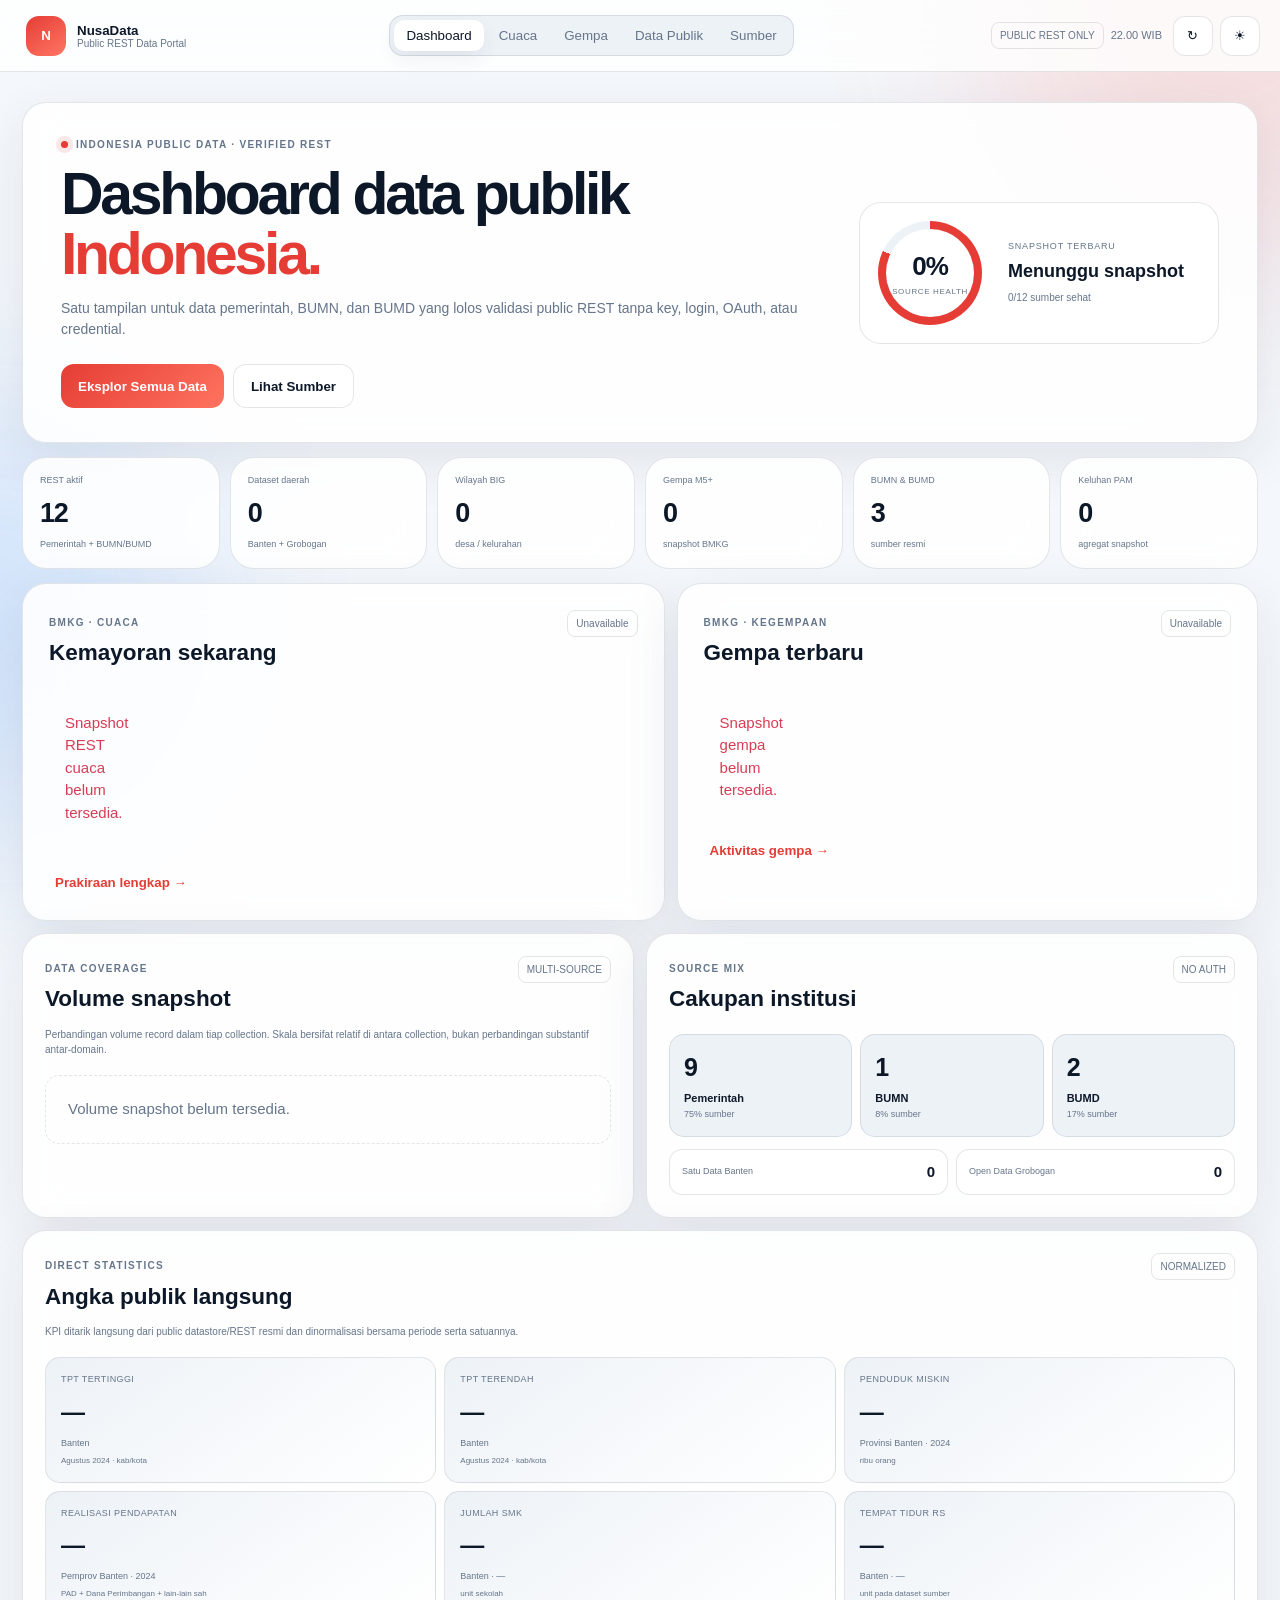
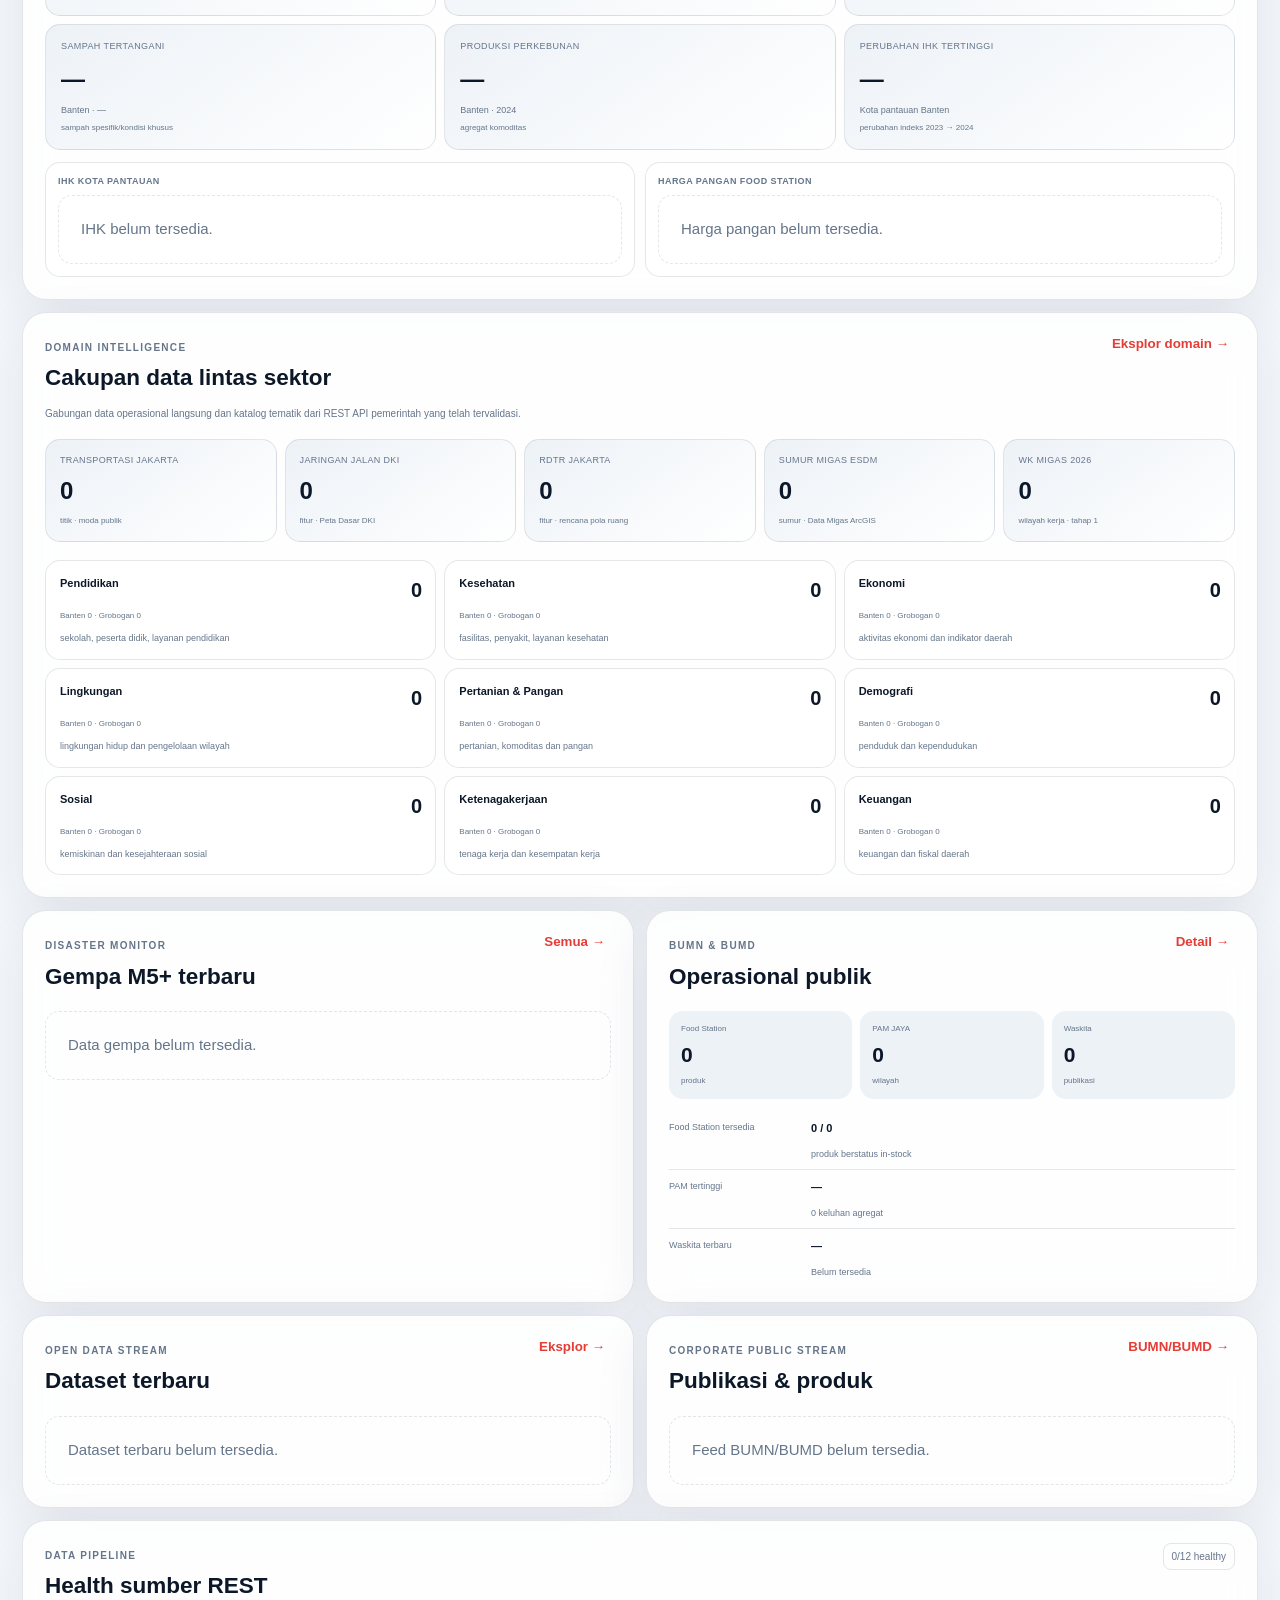
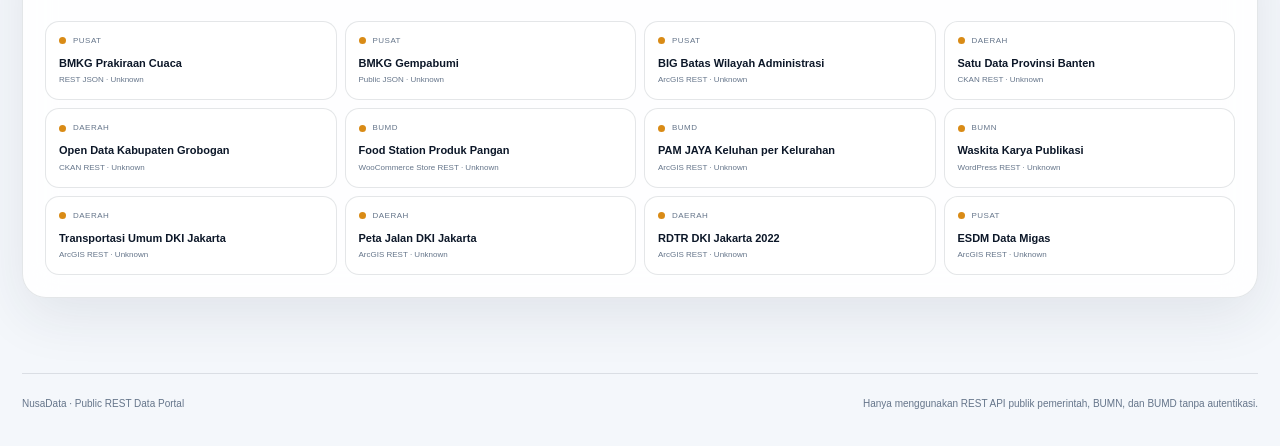
==== index.html @ b60fd005 "feat: add regional coverage dashboard" ====
<!doctype html>
<html lang="id" data-theme="light">
<head>
  <meta charset="utf-8">
  <meta name="viewport" content="width=device-width,initial-scale=1,viewport-fit=cover">
  <meta name="theme-color" content="#0d1728">
  <meta name="description" content="NusaData — portal data publik Indonesia dari REST API pemerintah, BUMN, dan BUMD tanpa autentikasi.">
  <title>NusaData — Public Data Indonesia</title>
  <link rel="manifest" href="./manifest.webmanifest">
  <link rel="icon" href="./assets/icon.svg" type="image/svg+xml">
  <link rel="stylesheet" href="./styles.css">
</head>
<body>
  <div class="ambient ambient-a"></div><div class="ambient ambient-b"></div>

  <header class="topbar">
    <button class="brand plain-button" data-route="dashboard" aria-label="NusaData">
      <span class="brand-mark">N</span>
      <span><strong>NusaData</strong><small>Public REST Data Portal</small></span>
    </button>

    <nav class="desktop-nav" aria-label="Navigasi utama">
      <button class="nav-item active" data-route="dashboard">Dashboard</button>
      <button class="nav-item" data-route="weather">Cuaca</button>
      <button class="nav-item" data-route="earthquake">Gempa</button>
      <button class="nav-item" data-route="data">Data Publik</button>
      <button class="nav-item" data-route="sources">Sumber</button>
    </nav>

    <div class="header-actions">
      <span class="status-chip">PUBLIC REST ONLY</span>
      <span id="liveClock" class="live-clock"></span>
      <button id="refreshAll" class="icon-button" title="Muat ulang data" aria-label="Muat ulang data">↻</button>
      <button id="themeToggle" class="icon-button" title="Ubah tema" aria-label="Ubah tema"><span class="sun">☀</span><span class="moon">☾</span></button>
    </div>
  </header>

  <main class="app-shell">
    <section class="view active" data-view="dashboard">
      <section class="panel executive-hero">
        <div class="executive-copy">
          <span class="eyebrow"><i></i> INDONESIA PUBLIC DATA · VERIFIED REST</span>
          <h1>Dashboard data publik <span>Indonesia.</span></h1>
          <p>Satu tampilan untuk data pemerintah, BUMN, dan BUMD yang lolos validasi public REST tanpa key, login, OAuth, atau credential.</p>
          <div class="hero-actions">
            <button class="button primary" data-route="data">Eksplor Semua Data</button>
            <button class="button secondary" data-route="sources">Lihat Sumber</button>
          </div>
        </div>
        <div class="snapshot-card">
          <div class="snapshot-orbit">
            <strong id="dashboardHealth">—</strong>
            <span>source health</span>
          </div>
          <div>
            <small>SNAPSHOT TERBARU</small>
            <strong id="dashboardUpdated">Memuat…</strong>
            <span id="dashboardHealthText">Memeriksa sumber publik</span>
          </div>
        </div>
      </section>

      <section class="dashboard-kpis" aria-label="Ringkasan data">
        <article class="panel metric-card">
          <span>REST aktif</span>
          <strong id="activeSourceCount">—</strong>
          <small>Pemerintah + BUMN/BUMD</small>
        </article>
        <article class="panel metric-card">
          <span>Dataset daerah</span>
          <strong id="dashboardDatasetCount">—</strong>
          <small>Banten + Grobogan</small>
        </article>
        <article class="panel metric-card">
          <span>Wilayah BIG</span>
          <strong id="bigSummaryCount">—</strong>
          <small>desa / kelurahan</small>
        </article>
        <article class="panel metric-card">
          <span>Gempa M5+</span>
          <strong id="dashboardM5Count">—</strong>
          <small>snapshot BMKG</small>
        </article>
        <article class="panel metric-card">
          <span>BUMN & BUMD</span>
          <strong id="enterpriseSummaryCount">—</strong>
          <small>sumber resmi</small>
        </article>
        <article class="panel metric-card">
          <span>Keluhan PAM</span>
          <strong id="dashboardPamTotal">—</strong>
          <small>agregat snapshot</small>
        </article>
      </section>

      <section class="dashboard-live-grid">
        <article class="panel live-card weather-card">
          <div class="card-head">
            <div><span class="kicker">BMKG · CUACA</span><h2>Kemayoran sekarang</h2></div>
            <span id="weatherStatus" class="status-chip">Memuat…</span>
          </div>
          <div id="weatherNow" class="weather-now skeleton-block"></div>
          <div id="weatherMini" class="mini-forecast"></div>
          <button class="text-button dashboard-link" data-route="weather">Prakiraan lengkap →</button>
        </article>

        <article class="panel live-card quake-card">
          <div class="card-head">
            <div><span class="kicker">BMKG · KEGEMPAAN</span><h2>Gempa terbaru</h2></div>
            <span id="quakeStatus" class="status-chip">Memuat…</span>
          </div>
          <div id="latestQuake" class="quake-main skeleton-block"></div>
          <button class="text-button dashboard-link" data-route="earthquake">Aktivitas gempa →</button>
        </article>
      </section>

      <section class="dashboard-analysis-grid">
        <article class="panel dashboard-panel">
          <div class="section-head">
            <div><span class="kicker">DATA COVERAGE</span><h2>Volume snapshot</h2></div>
            <span class="status-chip">MULTI-SOURCE</span>
          </div>
          <p class="panel-description">Perbandingan volume record dalam tiap collection. Skala bersifat relatif di antara collection, bukan perbandingan substantif antar-domain.</p>
          <div id="dashboardCoverageBars" class="coverage-bars"></div>
        </article>

        <article class="panel dashboard-panel">
          <div class="section-head">
            <div><span class="kicker">SOURCE MIX</span><h2>Cakupan institusi</h2></div>
            <span class="status-chip">NO AUTH</span>
          </div>
          <div id="dashboardSourceMix" class="source-mix"></div>
          <div class="dataset-snapshot">
            <div><span>Satu Data Banten</span><strong id="bantenSummaryCount">—</strong></div>
            <div><span>Open Data Grobogan</span><strong id="groboganSummaryCount">—</strong></div>
          </div>
        </article>
      </section>

      <section class="panel dashboard-panel direct-stat-panel">
        <div class="section-head">
          <div><span class="kicker">DIRECT STATISTICS</span><h2>Angka publik langsung</h2></div>
          <span class="status-chip">NORMALIZED</span>
        </div>
        <p class="panel-description">KPI ditarik langsung dari public datastore/REST resmi dan dinormalisasi bersama periode serta satuannya.</p>
        <div id="dashboardDirectStats" class="direct-stat-grid"></div>
        <div class="direct-stat-foot">
          <div id="dashboardIHK" class="direct-mini-list"></div>
          <div id="dashboardFoodPrices" class="direct-mini-list"></div>
        </div>
      </section>

      <section class="panel dashboard-panel domain-intelligence-panel">
        <div class="section-head">
          <div><span class="kicker">DOMAIN INTELLIGENCE</span><h2>Cakupan data lintas sektor</h2></div>
          <button class="text-button" data-route="data">Eksplor domain →</button>
        </div>
        <p class="panel-description">Gabungan data operasional langsung dan katalog tematik dari REST API pemerintah yang telah tervalidasi.</p>
        <div id="dashboardOperationalDomains" class="operational-domain-grid"></div>
        <div id="dashboardDomainGrid" class="domain-grid"></div>
      </section>

      <section class="dashboard-two-column">
        <article class="panel dashboard-panel">
          <div class="section-head">
            <div><span class="kicker">DISASTER MONITOR</span><h2>Gempa M5+ terbaru</h2></div>
            <button class="text-button" data-route="earthquake">Semua →</button>
          </div>
          <div id="dashboardQuakes" class="table-lite compact-list"></div>
        </article>

        <article class="panel dashboard-panel">
          <div class="section-head">
            <div><span class="kicker">BUMN & BUMD</span><h2>Operasional publik</h2></div>
            <button class="text-button" data-route="data">Detail →</button>
          </div>
          <div class="enterprise-dashboard-kpis">
            <div><span>Food Station</span><strong id="dashboardFoodCount">—</strong><small>produk</small></div>
            <div><span>PAM JAYA</span><strong id="dashboardPamAreas">—</strong><small>wilayah</small></div>
            <div><span>Waskita</span><strong id="dashboardWaskitaCount">—</strong><small>publikasi</small></div>
          </div>
          <div id="dashboardEnterpriseHighlights" class="enterprise-highlights"></div>
        </article>
      </section>

      <section class="dashboard-two-column">
        <article class="panel dashboard-panel">
          <div class="section-head">
            <div><span class="kicker">OPEN DATA STREAM</span><h2>Dataset terbaru</h2></div>
            <button class="text-button" data-route="data">Eksplor →</button>
          </div>
          <div id="dashboardDatasets" class="dashboard-feed"></div>
        </article>

        <article class="panel dashboard-panel">
          <div class="section-head">
            <div><span class="kicker">CORPORATE PUBLIC STREAM</span><h2>Publikasi & produk</h2></div>
            <button class="text-button" data-route="data">BUMN/BUMD →</button>
          </div>
          <div id="dashboardEnterpriseFeed" class="dashboard-feed"></div>
        </article>
      </section>

      <section class="panel dashboard-panel source-health-panel">
        <div class="section-head">
          <div><span class="kicker">DATA PIPELINE</span><h2>Health sumber REST</h2></div>
          <span id="dashboardHealthBadge" class="status-chip">Memuat…</span>
        </div>
        <div id="dashboardSourceHealth" class="source-health-grid"></div>
      </section>
    </section>

    <section class="view" data-view="weather">
      <div class="page-heading">
        <div>
          <span class="eyebrow"><i></i> BMKG PUBLIC WEATHER REST API</span>
          <h1>Prakiraan Cuaca</h1>
          <p>Prakiraan 3 harian dari endpoint publik BMKG. Tidak memakai API key atau login.</p>
        </div>
      </div>

      <section class="panel section-panel">
        <div id="weatherLocation" class="location-title"></div>
        <div id="weatherDetail" class="weather-timeline"></div>
      </section>
    </section>

    <section class="view" data-view="earthquake">
      <div class="page-heading">
        <div>
          <span class="eyebrow"><i></i> BMKG PUBLIC EARTHQUAKE JSON</span>
          <h1>Gempa Indonesia</h1>
          <p>Gempa terbaru, M5+, dan gempa dirasakan dari data terbuka BMKG tanpa autentikasi.</p>
        </div>
      </div>

      <div id="quakeHero" class="panel quake-hero"></div>

      <div class="tab-row">
        <button class="chip active" data-quake-tab="m5">M5+ terkini</button>
        <button class="chip" data-quake-tab="felt">Gempa dirasakan</button>
      </div>

      <section class="panel section-panel">
        <div id="quakeList" class="quake-list"></div>
      </section>
    </section>

    <section class="view" data-view="data">
      <div class="page-heading">
        <div>
          <span class="eyebrow"><i></i> VERIFIED OPEN INDONESIA DATA</span>
          <h1>Data Publik</h1>
          <p>Data berasal dari REST API pemerintah, BUMN, dan BUMD yang sudah lolos tes no-auth dan validasi JSON.</p>
        </div>
      </div>

      <section class="panel section-panel">
        <div class="section-head">
          <div><span class="kicker">BADAN INFORMASI GEOSPASIAL</span><h2>Wilayah Administrasi</h2></div>
          <span class="status-chip">ArcGIS REST · Public</span>
        </div>
        <div class="geo-stat">
          <div><span>Total fitur desa/kelurahan</span><strong id="bigCount">—</strong><small>hasil query REST langsung BIG</small></div>
          <div><span>Contoh data</span><strong id="bigSampleCount">—</strong><small>nama wilayah & kode PUM</small></div>
        </div>
        <div id="bigSamples" class="region-list"></div>
      </section>

      <section class="panel section-panel">
        <div class="section-head">
          <div><span class="kicker">CKAN PUBLIC REST</span><h2>Dataset Pemerintah Daerah</h2></div>
        </div>
        <div class="tab-row">
          <button class="chip active" data-catalog-tab="banten">Banten</button>
          <button class="chip" data-catalog-tab="grobogan">Grobogan</button>
        </div>
        <div id="catalogMeta" class="result-meta"></div>
        <div id="catalogGrid" class="dataset-grid"></div>
      </section>

      <section class="panel section-panel">
        <div class="section-head">
          <div><span class="kicker">DIRECT PUBLIC STATISTICS</span><h2>Statistik Terverifikasi</h2></div>
          <span class="status-chip">RAW → NORMALIZED</span>
        </div>
        <p class="panel-description">Angka berikut berasal dari CKAN DataStore/REST publik resmi dan bukan hasil estimasi NusaData.</p>
        <div id="directStatsDetail" class="direct-stat-grid detailed"></div>
        <div class="enterprise-block">
          <div class="section-head compact"><div><span class="kicker">REGIONAL COVERAGE</span><h3>Open Data lintas wilayah</h3></div></div>
          <div id="regionalCoverage" class="regional-coverage-grid"></div>
        </div>

        <div class="dashboard-two-column direct-detail-columns">
          <div class="enterprise-block">
            <div class="section-head compact">
              <div><span class="kicker">IHK KOTA PANTAUAN BANTEN</span><h3>Perubahan 2023 → 2024</h3></div>
            </div>
            <div id="directIHKTable" class="stat-table"></div>
          </div>
          <div class="enterprise-block">
            <div class="section-head compact">
              <div><span class="kicker">FOOD STATION</span><h3>Harga pangan publik</h3></div>
            </div>
            <div id="directFoodPriceGrid" class="price-stat-grid"></div>
          </div>
        </div>

        <div class="enterprise-block">
          <div class="section-head compact">
            <div><span class="kicker">PERKEBUNAN BANTEN 2024</span><h3>Produksi menurut komoditas</h3></div>
          </div>
          <div id="directAgriculture" class="agri-stat-list"></div>
        </div>
      </section>

      <section class="panel section-panel">
        <div class="section-head">
          <div><span class="kicker">MULTI-DOMAIN PUBLIC REST</span><h2>Domain Explorer</h2></div>
          <span class="status-chip">VERIFIED</span>
        </div>
        <p class="panel-description">Transportasi, infrastruktur, tata ruang, energi/migas, pendidikan, kesehatan, ekonomi, lingkungan, pertanian, demografi, sosial, ketenagakerjaan, dan keuangan.</p>
        <div id="domainOperationalGrid" class="operational-domain-grid detailed"></div>
        <div class="enterprise-block">
          <div class="section-head compact">
            <div><span class="kicker">STATISTICAL INDICATORS</span><h3>Indikator publik langsung</h3></div>
          </div>
          <div id="indicatorGrid" class="indicator-grid"></div>
        </div>
        <div id="domainExplorerGrid" class="domain-grid detailed"></div>
        <div class="enterprise-block">
          <div class="section-head compact">
            <div><span class="kicker">LATEST BY DOMAIN</span><h3>Dataset tematik terbaru</h3></div>
          </div>
          <div id="domainLatestFeed" class="dashboard-feed"></div>
        </div>
      </section>

      <section class="panel section-panel">
        <div class="section-head">
          <div><span class="kicker">BUMN & BUMD · VERIFIED PUBLIC REST</span><h2>Data BUMN & BUMD</h2></div>
          <span class="status-chip">NO AUTH</span>
        </div>

        <div class="enterprise-kpis">
          <div><span>Food Station</span><strong id="foodstationCount">—</strong><small>produk publik</small></div>
          <div><span>PAM JAYA</span><strong id="pamComplaintTotal">—</strong><small>keluhan agregat</small></div>
          <div><span>Waskita Karya</span><strong id="waskitaCount">—</strong><small>publikasi terbaru</small></div>
        </div>

        <div class="enterprise-block">
          <div class="section-head compact">
            <div><span class="kicker">BUMD · FOOD STATION</span><h3>Katalog Produk Pangan</h3></div>
          </div>
          <div id="foodstationProducts" class="product-data-grid"></div>
        </div>

        <div class="enterprise-block">
          <div class="section-head compact">
            <div><span class="kicker">BUMD · PAM JAYA</span><h3>Keluhan per Kelurahan</h3></div>
            <small class="muted-note">Agregat saja · tanpa data pelanggan individual</small>
          </div>
          <div id="pamjayaTop" class="region-list"></div>
        </div>

        <div class="enterprise-block">
          <div class="section-head compact">
            <div><span class="kicker">BUMN · WASKITA KARYA</span><h3>Publikasi Terbaru</h3></div>
          </div>
          <div id="waskitaPosts" class="news-data-list"></div>
        </div>
      </section>
    </section>

    <section class="view" data-view="sources">
      <div class="page-heading">
        <div>
          <span class="eyebrow"><i></i> VERIFIED SOURCES</span>
          <h1>Sumber REST Publik</h1>
          <p>Hanya sumber tanpa API key, OAuth, login, atau credential yang ditampilkan.</p>
        </div>
      </div>
      <div id="sourceGrid" class="source-grid"></div>
    </section>
  </main>

  <nav class="mobile-nav" aria-label="Navigasi mobile">
    <button class="active" data-route="dashboard"><span>⌂</span><small>Home</small></button>
    <button data-route="weather"><span>☁</span><small>Cuaca</small></button>
    <button data-route="earthquake"><span>◉</span><small>Gempa</small></button>
    <button data-route="data"><span>▦</span><small>Data</small></button>
    <button data-route="sources"><span>◎</span><small>Sumber</small></button>
  </nav>

  <div id="toast" class="toast" role="status" aria-live="polite"></div>
  <footer class="footer">
    <span>NusaData · Public REST Data Portal</span>
    <span>Hanya menggunakan REST API publik pemerintah, BUMN, dan BUMD tanpa autentikasi.</span>
  </footer>

  <script src="./app.js" defer></script>
</body>
</html>
---- styles.css ----
:root{--bg:#f4f7fb;--card:rgba(255,255,255,.88);--solid:#fff;--soft:#edf2f7;--text:#0c1728;--muted:#65758a;--line:rgba(14,28,48,.11);--primary:#e53d35;--accent:#1976f3;--ok:#0aa36e;--warn:#d98b16;--danger:#d83c54;--shadow:0 18px 55px rgba(28,44,68,.09);--r:24px}
html[data-theme=dark]{--bg:#07101d;--card:rgba(12,23,39,.9);--solid:#0e1a2b;--soft:#132238;--text:#edf4ff;--muted:#9eb0c8;--line:rgba(200,218,241,.11);--primary:#ff5d54;--accent:#65a8ff;--ok:#40d7a5;--warn:#f3b64b;--danger:#ff6e83;--shadow:0 18px 55px rgba(0,0,0,.28)}
*{box-sizing:border-box}html{scroll-behavior:smooth}body{margin:0;background:var(--bg);color:var(--text);font:15px/1.5 Inter,ui-sans-serif,-apple-system,BlinkMacSystemFont,"Segoe UI",sans-serif;min-height:100vh}.ambient{position:fixed;z-index:-1;border-radius:50%;filter:blur(90px);opacity:.16}.ambient-a{width:500px;height:500px;background:#ff635a;right:-200px;top:-240px}.ambient-b{width:420px;height:420px;background:#2b86ff;left:-220px;top:46vh}.plain-button{border:0;background:none;color:inherit}.topbar{height:72px;position:sticky;top:0;z-index:50;display:flex;align-items:center;justify-content:space-between;padding:0 max(20px,calc((100vw - 1440px)/2));border-bottom:1px solid var(--line);background:color-mix(in srgb,var(--solid) 80%,transparent);backdrop-filter:blur(22px)}.brand{display:flex;align-items:center;gap:11px;cursor:pointer;text-align:left}.brand-mark{width:40px;height:40px;border-radius:13px;background:linear-gradient(145deg,var(--primary),#ff7663);color:#fff;display:grid;place-items:center;font-weight:900}.brand strong{display:block}.brand small{display:block;font-size:10px;color:var(--muted)}.desktop-nav{display:flex;gap:3px;background:var(--soft);border:1px solid var(--line);border-radius:14px;padding:4px}.nav-item{border:0;background:none;color:var(--muted);padding:8px 12px;border-radius:10px;cursor:pointer}.nav-item.active{background:var(--solid);color:var(--text);box-shadow:0 8px 20px rgba(30,50,70,.07)}.header-actions{display:flex;align-items:center;gap:7px}.live-clock{font-size:11px;color:var(--muted);margin-right:4px}.icon-button{width:40px;height:40px;border-radius:12px;border:1px solid var(--line);background:var(--card);color:var(--text);cursor:pointer}.moon{display:none}html[data-theme=dark] .sun{display:none}html[data-theme=dark] .moon{display:inline}
.app-shell{width:min(1440px,calc(100% - 44px));margin:auto;padding:30px 0 75px}.view{display:none}.view.active{display:block;animation:fade .24s ease}@keyframes fade{from{opacity:0;transform:translateY(7px)}to{opacity:1;transform:none}}.panel{background:var(--card);border:1px solid var(--line);border-radius:var(--r);box-shadow:var(--shadow);backdrop-filter:blur(18px)}.eyebrow,.kicker{font-size:10px;letter-spacing:.13em;font-weight:850;color:var(--muted)}.eyebrow{display:flex;align-items:center;gap:8px}.eyebrow i{width:7px;height:7px;border-radius:50%;background:var(--primary);box-shadow:0 0 0 5px color-mix(in srgb,var(--primary) 12%,transparent)}
.hero-data{min-height:330px;padding:46px 52px;display:grid;grid-template-columns:1fr 230px;gap:40px;align-items:center;overflow:hidden}.hero-data h1{font-size:clamp(40px,4.7vw,68px);line-height:1.02;letter-spacing:-.055em;margin:15px 0}.hero-data h1 span{color:var(--primary)}.hero-data p{max-width:780px;color:var(--muted);font-size:16px}.source-badge{border:1px solid var(--line);background:var(--solid);border-radius:22px;padding:24px;text-align:center}.source-badge span,.source-badge small{display:block;color:var(--muted);font-size:10px}.source-badge strong{display:block;font-size:54px;letter-spacing:-.06em}.hero-actions{display:flex;gap:9px;margin-top:24px}.button{min-height:44px;border-radius:13px;padding:0 17px;border:0;font-weight:800;cursor:pointer}.button.primary{background:linear-gradient(135deg,var(--primary),#ff735f);color:#fff}.button.secondary{background:var(--solid);color:var(--text);border:1px solid var(--line)}
.live-grid{display:grid;grid-template-columns:1fr 1fr;gap:16px;margin:16px 0}.live-card{padding:26px}.card-head,.section-head{display:flex;justify-content:space-between;align-items:start;gap:20px}.card-head h2,.section-head h2{margin:4px 0 0}.status-chip{font-size:10px;padding:5px 8px;border:1px solid var(--line);border-radius:8px;color:var(--muted)}.weather-now{display:grid;grid-template-columns:80px 1fr auto;align-items:center;gap:18px;margin:26px 0}.weather-icon{font-size:52px}.weather-now strong{display:block;font-size:48px;line-height:1}.weather-now span,.weather-now small{display:block}.weather-now small{color:var(--muted);margin-top:5px}.weather-facts{display:flex;flex-direction:column;gap:7px;color:var(--muted)}.mini-forecast{display:grid;grid-template-columns:repeat(5,1fr);gap:7px}.mini-forecast div{background:var(--soft);border-radius:12px;padding:9px;text-align:center}.mini-forecast span,.mini-forecast b{display:block;font-size:10px}.mini-forecast b{margin-top:4px}.source-note{margin-top:18px;padding-top:12px;border-top:1px solid var(--line);font-size:10px;color:var(--muted)}.quake-main{display:grid;grid-template-columns:110px 1fr;align-items:center;gap:18px;margin:26px 0 16px}.magnitude{width:100px;height:100px;border-radius:50%;display:flex;align-items:baseline;justify-content:center;background:linear-gradient(145deg,var(--primary),#a91d2b);color:#fff;box-shadow:0 18px 40px color-mix(in srgb,var(--primary) 28%,transparent);padding-top:28px}.magnitude span{font-size:16px}.magnitude strong{font-size:42px;line-height:1}.quake-copy strong{display:block;font-size:17px}.quake-copy span,.quake-copy small{display:block;color:var(--muted);margin-top:5px}.skeleton-block{min-height:120px;border-radius:16px;background:linear-gradient(90deg,var(--soft),var(--solid),var(--soft));background-size:200% 100%;animation:shimmer 1.4s infinite}@keyframes shimmer{to{background-position:-200% 0}}
.section-panel{padding:26px;margin-top:16px}.section-head{margin-bottom:18px}.text-button{border:0;background:none;color:var(--primary);font-weight:800;cursor:pointer}.table-lite,.quake-list{display:grid}.quake-row{display:grid;grid-template-columns:72px 1fr;align-items:center;gap:14px;padding:14px 0;border-top:1px solid var(--line)}.quake-row:first-child{border-top:0}.mag{width:58px;height:58px;background:var(--soft);border-radius:16px;display:grid;place-items:center;font-size:10px}.mag strong{font-size:20px}.dataset-grid{display:grid;grid-template-columns:repeat(3,1fr);gap:12px}.dataset-card{padding:20px;box-shadow:none}.dataset-top,.dataset-foot,.source-head,.source-meta{display:flex;justify-content:space-between;gap:12px;color:var(--muted);font-size:10px}.dataset-card h3{font-size:16px;margin:14px 0 8px}.dataset-card p{font-size:12px;color:var(--muted);min-height:55px}.dataset-foot{align-items:end;margin-top:14px}.dataset-foot a,.source-card a{color:var(--accent);text-decoration:none;font-weight:750}.empty-inline{padding:22px;border:1px dashed var(--line);border-radius:14px;color:var(--muted)}
.page-heading{margin:10px 0 22px}.page-heading h1{font-size:46px;letter-spacing:-.05em;margin:10px 0 6px}.page-heading p{color:var(--muted);margin:0}.control-panel,.search-panel{padding:16px;margin-bottom:16px}.location-control,.dataset-search{display:grid;grid-template-columns:1fr auto auto;gap:8px;align-items:end}.location-control label span{display:block;font-size:10px;color:var(--muted);margin-bottom:5px}.location-control input,.dataset-search input,.dataset-search select{height:44px;border-radius:13px;border:1px solid var(--line);background:var(--solid);color:var(--text);padding:0 12px}.helper{font-size:11px;color:var(--muted);margin:9px 2px 0}.location-title{display:flex;flex-direction:column;margin-bottom:16px}.location-title strong{font-size:22px}.location-title span{color:var(--muted)}.weather-timeline{display:grid;grid-template-columns:repeat(4,1fr);gap:9px}.forecast-item{border:1px solid var(--line);background:var(--solid);border-radius:16px;padding:15px}.forecast-item time,.forecast-item span,.forecast-item small{display:block}.forecast-item time,.forecast-item small{font-size:10px;color:var(--muted)}.forecast-icon{font-size:29px;margin:14px 0 7px}.forecast-item strong{font-size:24px}.forecast-item span{font-size:12px;margin:3px 0 8px}.quake-hero{padding:28px;display:grid;grid-template-columns:140px 1fr;align-items:center;gap:24px}.magnitude.big{width:120px;height:120px;padding-top:34px}.quake-hero h2{font-size:26px;margin:6px 0}.quake-hero p{color:var(--muted)}.tag-line{display:flex;gap:7px;flex-wrap:wrap}.tag-line span{font-size:10px;background:var(--soft);padding:6px 9px;border-radius:8px}.tab-row{display:flex;gap:7px;margin:14px 0}.chip{border:1px solid var(--line);background:var(--card);color:var(--muted);padding:8px 12px;border-radius:999px;cursor:pointer}.chip.active{background:var(--text);color:var(--bg)}.dataset-search{grid-template-columns:1fr 220px auto}.result-meta{color:var(--muted);font-size:11px;margin:12px 2px}.results-grid{grid-template-columns:repeat(3,1fr)}.empty-state{grid-column:1/-1;text-align:center;padding:60px;display:flex;flex-direction:column;gap:6px;color:var(--muted)}.empty-state strong{color:var(--text)}.source-grid{display:grid;grid-template-columns:repeat(3,1fr);gap:12px}.source-card{padding:20px}.source-level{font-size:10px;color:var(--primary);background:color-mix(in srgb,var(--primary) 9%,var(--soft));padding:5px 8px;border-radius:8px}.status-dot{width:9px;height:9px;border-radius:50%;background:#91a0b4}.status-up{background:var(--ok)}.status-blocked{background:var(--warn)}.status-down,.status-dns_dead{background:var(--danger)}.source-card p{color:var(--muted);font-size:12px;min-height:54px}.source-meta{margin:14px 0}.error-box{color:var(--danger);padding:16px}.footer{width:min(1440px,calc(100% - 44px));margin:auto;border-top:1px solid var(--line);padding:22px 0 35px;display:flex;justify-content:space-between;color:var(--muted);font-size:10px}.mobile-nav{display:none}.toast{position:fixed;z-index:100;bottom:24px;left:50%;transform:translate(-50%,18px);opacity:0;background:var(--text);color:var(--bg);padding:10px 14px;border-radius:11px;transition:.2s}.toast.show{opacity:1;transform:translate(-50%,0)}
@media(max-width:1050px){.desktop-nav{display:none}.live-grid,.dataset-grid,.results-grid,.source-grid{grid-template-columns:repeat(2,1fr)}.weather-timeline{grid-template-columns:repeat(3,1fr)}}
@media(max-width:720px){body{padding-bottom:75px}.topbar{height:64px;padding:0 14px}.brand small,.live-clock{display:none}.app-shell{width:calc(100% - 22px);padding:16px 0 35px}.hero-data{grid-template-columns:1fr;padding:27px 21px}.hero-data h1{font-size:39px}.source-badge{display:none}.hero-actions,.location-control,.dataset-search{grid-template-columns:1fr;display:grid}.live-grid,.dataset-grid,.results-grid,.source-grid{grid-template-columns:1fr}.weather-now{grid-template-columns:64px 1fr}.weather-facts{grid-column:1/-1;flex-direction:row}.weather-icon{font-size:43px}.weather-now strong{font-size:40px}.mini-forecast{grid-template-columns:repeat(5,minmax(64px,1fr));overflow:auto}.section-panel,.live-card{padding:19px}.page-heading h1{font-size:38px}.weather-timeline{grid-template-columns:repeat(2,1fr)}.quake-hero{grid-template-columns:1fr}.magnitude.big{width:96px;height:96px;padding-top:27px}.footer{width:calc(100% - 22px);display:block;text-align:center}.mobile-nav{display:grid;grid-template-columns:repeat(5,1fr);position:fixed;left:8px;right:8px;bottom:max(8px,env(safe-area-inset-bottom));height:61px;z-index:60;background:color-mix(in srgb,var(--solid) 90%,transparent);backdrop-filter:blur(22px);border:1px solid var(--line);border-radius:18px;box-shadow:var(--shadow)}.mobile-nav button{border:0;background:none;color:var(--muted);display:flex;flex-direction:column;align-items:center;justify-content:center}.mobile-nav button.active{color:var(--primary)}.mobile-nav small{font-size:8px}}
@media(prefers-reduced-motion:reduce){*{animation:none!important;transition:none!important}}

.public-summary-grid{display:grid;grid-template-columns:repeat(4,1fr);gap:12px;margin:16px 0}
.summary-card{padding:22px}
.summary-card>strong{display:block;font-size:34px;line-height:1;letter-spacing:-.04em;margin:12px 0 8px}
.summary-card h3{margin:0 0 8px;font-size:16px}
.summary-card p{margin:0 0 14px;color:var(--muted);font-size:12px;min-height:54px}
.geo-stat{display:grid;grid-template-columns:1fr 1fr;gap:10px;margin:6px 0 18px}
.geo-stat>div{background:var(--soft);border-radius:16px;padding:16px}
.geo-stat span,.geo-stat small{display:block;color:var(--muted);font-size:10px}
.geo-stat strong{display:block;font-size:30px;letter-spacing:-.04em;margin:5px 0}
.region-list{display:grid;grid-template-columns:repeat(2,1fr);gap:8px}
.region-row{display:flex;align-items:center;justify-content:space-between;gap:15px;padding:13px 14px;border:1px solid var(--line);border-radius:14px;background:var(--solid)}
.region-row strong,.region-row span{display:block}
.region-row span{color:var(--muted);font-size:10px;margin-top:3px}
.region-row code{font:10px/1.2 ui-monospace,SFMono-Regular,Menlo,monospace;background:var(--soft);color:var(--text);padding:6px 8px;border-radius:8px;white-space:nowrap}
.format-row{display:flex;gap:5px;flex-wrap:wrap;margin:12px 0}
.format-row span{font-size:9px;padding:4px 7px;border-radius:7px;background:var(--soft);color:var(--muted);border:1px solid var(--line)}
@media(max-width:1050px){.public-summary-grid{grid-template-columns:1fr 1fr}.region-list{grid-template-columns:1fr}}
@media(max-width:720px){.public-summary-grid{grid-template-columns:1fr}.geo-stat{grid-template-columns:1fr 1fr}.summary-card p{min-height:0}.header-actions>.status-chip{display:none}}


.enterprise-kpis{display:grid;grid-template-columns:repeat(3,1fr);gap:10px;margin:8px 0 24px}
.enterprise-kpis>div{background:var(--soft);border:1px solid var(--line);border-radius:16px;padding:16px}
.enterprise-kpis span,.enterprise-kpis small{display:block;color:var(--muted);font-size:10px}
.enterprise-kpis strong{display:block;font-size:28px;letter-spacing:-.04em;margin:5px 0}
.enterprise-block{padding-top:22px;margin-top:22px;border-top:1px solid var(--line)}
.section-head.compact{margin-bottom:12px;align-items:center}
.section-head.compact h3{margin:3px 0 0;font-size:18px}
.muted-note{color:var(--muted);font-size:10px}
.product-data-grid{display:grid;grid-template-columns:repeat(4,1fr);gap:9px}
.product-data-card{display:flex;flex-direction:column;min-height:175px;padding:15px;border:1px solid var(--line);border-radius:15px;background:var(--solid)}
.product-data-top{display:flex;justify-content:space-between;gap:8px;color:var(--muted);font-size:9px}
.product-data-card>strong{font-size:13px;line-height:1.35;margin:13px 0 8px}
.product-data-card>b{font-size:15px;margin-top:auto}
.product-data-card>a,.news-data-row>a{color:var(--accent);text-decoration:none;font-size:10px;font-weight:800;margin-top:10px}
.news-data-list{display:grid}
.news-data-row{display:grid;grid-template-columns:1fr auto;gap:18px;align-items:center;padding:14px 0;border-top:1px solid var(--line)}
.news-data-row:first-child{border-top:0}
.news-data-row small,.news-data-row strong,.news-data-row p{display:block}
.news-data-row small{color:var(--muted);font-size:9px}
.news-data-row strong{margin-top:3px}
.news-data-row p{color:var(--muted);font-size:11px;margin:5px 0 0}
.public-summary-grid{grid-template-columns:repeat(auto-fit,minmax(220px,1fr))}
@media(max-width:1050px){.product-data-grid{grid-template-columns:repeat(2,1fr)}}
@media(max-width:720px){.enterprise-kpis{grid-template-columns:1fr 1fr}.enterprise-kpis>div:last-child{grid-column:1/-1}.product-data-grid{grid-template-columns:1fr 1fr}.news-data-row{grid-template-columns:1fr}.muted-note{display:none}}
@media(max-width:420px){.product-data-grid{grid-template-columns:1fr}}


/* Comprehensive executive dashboard */
.executive-hero{display:grid;grid-template-columns:minmax(0,1fr) 360px;gap:28px;align-items:center;padding:34px 38px;overflow:hidden}
.executive-copy h1{font-size:clamp(38px,4.6vw,66px);line-height:1.02;letter-spacing:-.055em;margin:12px 0 14px}
.executive-copy h1 span{color:var(--primary)}
.executive-copy p{max-width:820px;color:var(--muted);font-size:14px;margin:0}
.snapshot-card{display:grid;grid-template-columns:112px 1fr;gap:18px;align-items:center;background:var(--solid);border:1px solid var(--line);border-radius:22px;padding:18px}
.snapshot-orbit{width:104px;height:104px;border-radius:50%;display:grid;place-items:center;align-content:center;background:conic-gradient(var(--primary) 0 82%,var(--soft) 82% 100%);position:relative}
.snapshot-orbit:before{content:"";position:absolute;inset:8px;border-radius:50%;background:var(--solid)}
.snapshot-orbit strong,.snapshot-orbit span{position:relative;z-index:1}
.snapshot-orbit strong{font-size:26px;letter-spacing:-.04em}
.snapshot-orbit span{font-size:8px;color:var(--muted);text-transform:uppercase;letter-spacing:.08em}
.snapshot-card>div:last-child small,.snapshot-card>div:last-child strong,.snapshot-card>div:last-child span{display:block}
.snapshot-card>div:last-child small{color:var(--muted);font-size:9px;letter-spacing:.09em}
.snapshot-card>div:last-child strong{font-size:18px;margin:5px 0}
.snapshot-card>div:last-child span{font-size:10px;color:var(--muted)}

.dashboard-kpis{display:grid;grid-template-columns:repeat(6,1fr);gap:10px;margin:14px 0}
.metric-card{padding:16px 17px;min-width:0;box-shadow:none}
.metric-card span,.metric-card small{display:block;color:var(--muted);font-size:9px}
.metric-card strong{display:block;font-size:27px;letter-spacing:-.045em;margin:5px 0;white-space:nowrap;overflow:hidden;text-overflow:ellipsis}
.metric-card small{white-space:nowrap;overflow:hidden;text-overflow:ellipsis}

.dashboard-live-grid{display:grid;grid-template-columns:1.05fr .95fr;gap:12px;margin:12px 0}
.dashboard-link{margin-top:8px}
.dashboard-analysis-grid,.dashboard-two-column{display:grid;grid-template-columns:1fr 1fr;gap:12px;margin:12px 0}
.dashboard-panel{padding:22px}
.panel-description{color:var(--muted);font-size:10px;line-height:1.5;margin:-7px 0 18px}

.coverage-bars{display:grid;gap:13px}
.coverage-row{display:grid;gap:6px}
.coverage-label{display:flex;justify-content:space-between;gap:14px;font-size:10px}
.coverage-label span{color:var(--muted)}
.coverage-label strong{font-size:10px}
.coverage-track{height:7px;background:var(--soft);border-radius:999px;overflow:hidden}
.coverage-track i{display:block;height:100%;border-radius:inherit;background:linear-gradient(90deg,var(--primary),var(--accent))}

.source-mix{display:grid;grid-template-columns:repeat(3,1fr);gap:8px}
.mix-card{background:var(--soft);border:1px solid var(--line);border-radius:15px;padding:14px}
.mix-card strong,.mix-card span,.mix-card small{display:block}
.mix-card strong{font-size:25px;letter-spacing:-.04em}
.mix-card span{font-size:11px;font-weight:800;margin-top:3px}
.mix-card small{font-size:9px;color:var(--muted);margin-top:2px}
.dataset-snapshot{display:grid;grid-template-columns:1fr 1fr;gap:8px;margin-top:12px}
.dataset-snapshot>div{display:flex;justify-content:space-between;align-items:center;background:var(--solid);border:1px solid var(--line);border-radius:13px;padding:11px 12px}
.dataset-snapshot span{color:var(--muted);font-size:9px}
.dataset-snapshot strong{font-size:15px}

.compact-list .quake-row{padding:10px 0;grid-template-columns:58px 1fr}
.compact-list .mag{width:46px;height:46px;border-radius:13px}
.compact-list .mag strong{font-size:16px}
.compact-list .quake-copy strong{font-size:12px}
.compact-list .quake-copy span,.compact-list .quake-copy small{font-size:9px}

.enterprise-dashboard-kpis{display:grid;grid-template-columns:repeat(3,1fr);gap:8px;margin-bottom:12px}
.enterprise-dashboard-kpis>div{background:var(--soft);border-radius:14px;padding:12px}
.enterprise-dashboard-kpis span,.enterprise-dashboard-kpis small{display:block;color:var(--muted);font-size:8px}
.enterprise-dashboard-kpis strong{display:block;font-size:21px;letter-spacing:-.035em;margin:4px 0}
.enterprise-highlights{display:grid;gap:7px}
.enterprise-highlights>div{display:grid;grid-template-columns:130px 1fr;gap:12px;align-items:center;border-top:1px solid var(--line);padding-top:9px}
.enterprise-highlights>div:first-child{border-top:0}
.enterprise-highlights span,.enterprise-highlights small{color:var(--muted);font-size:9px}
.enterprise-highlights strong{font-size:11px;overflow:hidden;text-overflow:ellipsis;white-space:nowrap}
.enterprise-highlights small{grid-column:2}

.dashboard-feed{display:grid}
.feed-row{display:grid;grid-template-columns:1fr auto;gap:15px;align-items:center;padding:11px 0;border-top:1px solid var(--line);color:inherit;text-decoration:none}
.feed-row:first-child{border-top:0}
.feed-row span,.feed-row strong{display:block}
.feed-row span{color:var(--muted);font-size:8px;text-transform:uppercase;letter-spacing:.04em}
.feed-row strong{font-size:11px;margin-top:3px;line-height:1.35}
.feed-row b{color:var(--accent);font-size:12px}

.source-health-panel{margin-top:12px}
.source-health-grid{display:grid;grid-template-columns:repeat(4,1fr);gap:8px}
.health-card{border:1px solid var(--line);border-radius:14px;padding:13px;background:var(--solid)}
.health-card>div{display:flex;align-items:center;gap:7px}
.health-card i{width:7px;height:7px;border-radius:50%;background:var(--muted)}
.health-card>div span{color:var(--muted);font-size:8px;text-transform:uppercase;letter-spacing:.06em}
.health-card strong,.health-card small{display:block}
.health-card strong{font-size:11px;margin:8px 0 3px}
.health-card small{font-size:8px;color:var(--muted)}
.health-ok i{background:var(--ok)}
.health-bad i{background:var(--danger)}
.health-unknown i{background:var(--warn)}

@media(max-width:1180px){
  .dashboard-kpis{grid-template-columns:repeat(3,1fr)}
  .source-health-grid{grid-template-columns:repeat(3,1fr)}
}
@media(max-width:900px){
  .executive-hero{grid-template-columns:1fr;padding:28px}
  .snapshot-card{max-width:420px}
  .dashboard-live-grid,.dashboard-analysis-grid,.dashboard-two-column{grid-template-columns:1fr}
  .source-health-grid{grid-template-columns:repeat(2,1fr)}
}
@media(max-width:720px){
  .executive-hero{padding:22px 19px}
  .executive-copy h1{font-size:38px}
  .snapshot-card{grid-template-columns:82px 1fr;padding:13px}
  .snapshot-orbit{width:76px;height:76px}
  .snapshot-orbit strong{font-size:20px}
  .dashboard-kpis{grid-template-columns:repeat(2,1fr);gap:7px}
  .metric-card{padding:13px}
  .metric-card strong{font-size:23px}
  .dashboard-panel{padding:18px}
  .source-mix{grid-template-columns:repeat(3,1fr)}
  .enterprise-dashboard-kpis{grid-template-columns:repeat(3,1fr)}
  .enterprise-highlights>div{grid-template-columns:105px 1fr}
  .source-health-grid{grid-template-columns:1fr 1fr}
}
@media(max-width:430px){
  .dashboard-kpis{grid-template-columns:1fr 1fr}
  .source-mix{grid-template-columns:1fr 1fr}
  .mix-card:first-child{grid-column:1/-1}
  .dataset-snapshot{grid-template-columns:1fr}
  .enterprise-dashboard-kpis{grid-template-columns:1fr 1fr}
  .enterprise-dashboard-kpis>div:last-child{grid-column:1/-1}
  .source-health-grid{grid-template-columns:1fr}
}


/* Expanded multi-domain intelligence */
.domain-intelligence-panel{margin-top:12px}
.operational-domain-grid{display:grid;grid-template-columns:repeat(5,1fr);gap:8px;margin:10px 0 18px}
.operational-card{background:linear-gradient(145deg,var(--soft),var(--solid));border:1px solid var(--line);border-radius:15px;padding:14px;min-width:0}
.operational-card span,.operational-card small{display:block}
.operational-card span{font-size:9px;color:var(--muted);text-transform:uppercase;letter-spacing:.04em}
.operational-card strong{display:block;font-size:24px;letter-spacing:-.045em;margin:6px 0}
.operational-card small{font-size:8px;color:var(--muted);white-space:nowrap;overflow:hidden;text-overflow:ellipsis}
.domain-grid{display:grid;grid-template-columns:repeat(3,1fr);gap:8px}
.domain-grid.detailed{grid-template-columns:repeat(3,1fr)}
.domain-card{border:1px solid var(--line);background:var(--solid);border-radius:15px;padding:14px;min-width:0}
.domain-card-head{display:flex;justify-content:space-between;align-items:flex-start;gap:10px}
.domain-card-head span{font-size:11px;font-weight:800}
.domain-card-head strong{font-size:20px;letter-spacing:-.04em}
.domain-card small{display:block;color:var(--muted);font-size:8px;margin-top:5px}
.domain-card p{font-size:9px;color:var(--muted);line-height:1.4;margin:10px 0 0;display:-webkit-box;-webkit-line-clamp:2;-webkit-box-orient:vertical;overflow:hidden}
.source-domains{display:flex;flex-wrap:wrap;gap:5px;margin:-4px 0 13px}
.source-domains span{font-size:8px;background:var(--soft);border:1px solid var(--line);padding:4px 6px;border-radius:7px;color:var(--muted)}
@media(max-width:1180px){
  .operational-domain-grid{grid-template-columns:repeat(3,1fr)}
}
@media(max-width:900px){
  .domain-grid,.domain-grid.detailed{grid-template-columns:repeat(2,1fr)}
}
@media(max-width:720px){
  .operational-domain-grid{grid-template-columns:repeat(2,1fr)}
  .domain-grid,.domain-grid.detailed{grid-template-columns:1fr 1fr}
}
@media(max-width:430px){
  .operational-domain-grid,.domain-grid,.domain-grid.detailed{grid-template-columns:1fr}
}

.indicator-grid{display:grid;grid-template-columns:repeat(3,1fr);gap:8px}
.indicator-card{border:1px solid var(--line);background:var(--solid);border-radius:15px;padding:14px;min-width:0}
.indicator-head{display:flex;justify-content:space-between;gap:10px;align-items:flex-start}
.indicator-head span{font-size:11px;font-weight:800}.indicator-head strong{font-size:20px;letter-spacing:-.04em}
.indicator-card small{display:block;color:var(--muted);font-size:8px;margin-top:5px}
.indicator-card p{font-size:9px;color:var(--muted);line-height:1.4;margin:10px 0 0;display:-webkit-box;-webkit-line-clamp:2;-webkit-box-orient:vertical;overflow:hidden}
@media(max-width:900px){.indicator-grid{grid-template-columns:repeat(2,1fr)}}
@media(max-width:430px){.indicator-grid{grid-template-columns:1fr}}

.direct-stats-grid{display:grid;grid-template-columns:repeat(3,1fr);gap:8px;margin-top:10px}
.direct-stat-card{border:1px solid var(--line);background:linear-gradient(145deg,var(--soft),var(--solid));border-radius:15px;padding:14px;min-width:0}
.direct-stat-card span{display:block;font-size:9px;color:var(--muted);text-transform:uppercase;letter-spacing:.04em}
.direct-stat-card strong{display:block;font-size:23px;letter-spacing:-.045em;margin:7px 0}
.direct-stat-card small{display:block;font-size:8px;color:var(--muted);white-space:nowrap;overflow:hidden;text-overflow:ellipsis}
@media(max-width:900px){.direct-stats-grid{grid-template-columns:repeat(2,1fr)}}
@media(max-width:430px){.direct-stats-grid{grid-template-columns:1fr}}


/* Direct public statistics */
.direct-stat-grid{display:grid;grid-template-columns:repeat(3,1fr);gap:8px;margin-top:10px}
.direct-stat-grid.detailed{grid-template-columns:repeat(3,1fr)}
.direct-stat-card{border:1px solid var(--line);background:linear-gradient(145deg,var(--soft),var(--solid));border-radius:15px;padding:15px;min-width:0}
.direct-stat-card span{display:block;font-size:9px;color:var(--muted);text-transform:uppercase;letter-spacing:.045em}
.direct-stat-card strong{display:block;font-size:24px;letter-spacing:-.045em;margin:7px 0}
.direct-stat-card small{display:block;font-size:9px;color:var(--muted);line-height:1.35}
.direct-stat-card p{margin:7px 0 0;font-size:8px;color:var(--muted);line-height:1.35}
.direct-stat-foot{display:grid;grid-template-columns:1fr 1fr;gap:10px;margin-top:12px}
.direct-mini-list,.stat-table{border:1px solid var(--line);border-radius:15px;background:var(--solid);padding:12px}
.direct-list-title{font-size:9px;font-weight:800;color:var(--muted);text-transform:uppercase;letter-spacing:.05em;margin-bottom:7px}
.stat-row{display:flex;justify-content:space-between;align-items:center;gap:12px;padding:8px 0;border-top:1px solid var(--line)}
.stat-row:first-of-type{border-top:0}
.stat-row strong,.stat-row span{display:block}
.stat-row strong{font-size:10px}
.stat-row span{font-size:8px;color:var(--muted);margin-top:2px}
.stat-row>b{font-size:11px}
.stat-row>b.up{color:var(--danger)}
.stat-row>b.down{color:var(--ok)}
.price-stat-grid{display:grid;grid-template-columns:repeat(2,1fr);gap:7px}
.price-stat-card{display:flex;flex-direction:column;padding:10px;border:1px solid var(--line);border-radius:12px;background:var(--soft);color:inherit;text-decoration:none;min-width:0}
.price-stat-card span{font-size:7px;color:var(--muted);text-transform:uppercase}
.price-stat-card strong{font-size:9px;line-height:1.3;margin:4px 0;white-space:nowrap;overflow:hidden;text-overflow:ellipsis}
.price-stat-card b{font-size:11px;color:var(--accent)}
.direct-detail-columns{margin-top:14px}
.agri-stat-list{display:grid;grid-template-columns:repeat(2,1fr);gap:7px}
.agri-row{display:flex;justify-content:space-between;align-items:center;gap:10px;border:1px solid var(--line);background:var(--solid);border-radius:12px;padding:10px 12px}
.agri-row span{font-size:9px;display:flex;align-items:center;gap:7px}
.agri-row span b{display:grid;place-items:center;width:18px;height:18px;border-radius:6px;background:var(--soft);font-size:8px}
.agri-row strong{font-size:10px;white-space:nowrap}
@media(max-width:900px){
  .direct-stat-grid,.direct-stat-grid.detailed{grid-template-columns:repeat(2,1fr)}
  .direct-stat-foot{grid-template-columns:1fr}
}
@media(max-width:520px){
  .direct-stat-grid,.direct-stat-grid.detailed{grid-template-columns:1fr}
  .price-stat-grid,.agri-stat-list{grid-template-columns:1fr}
}
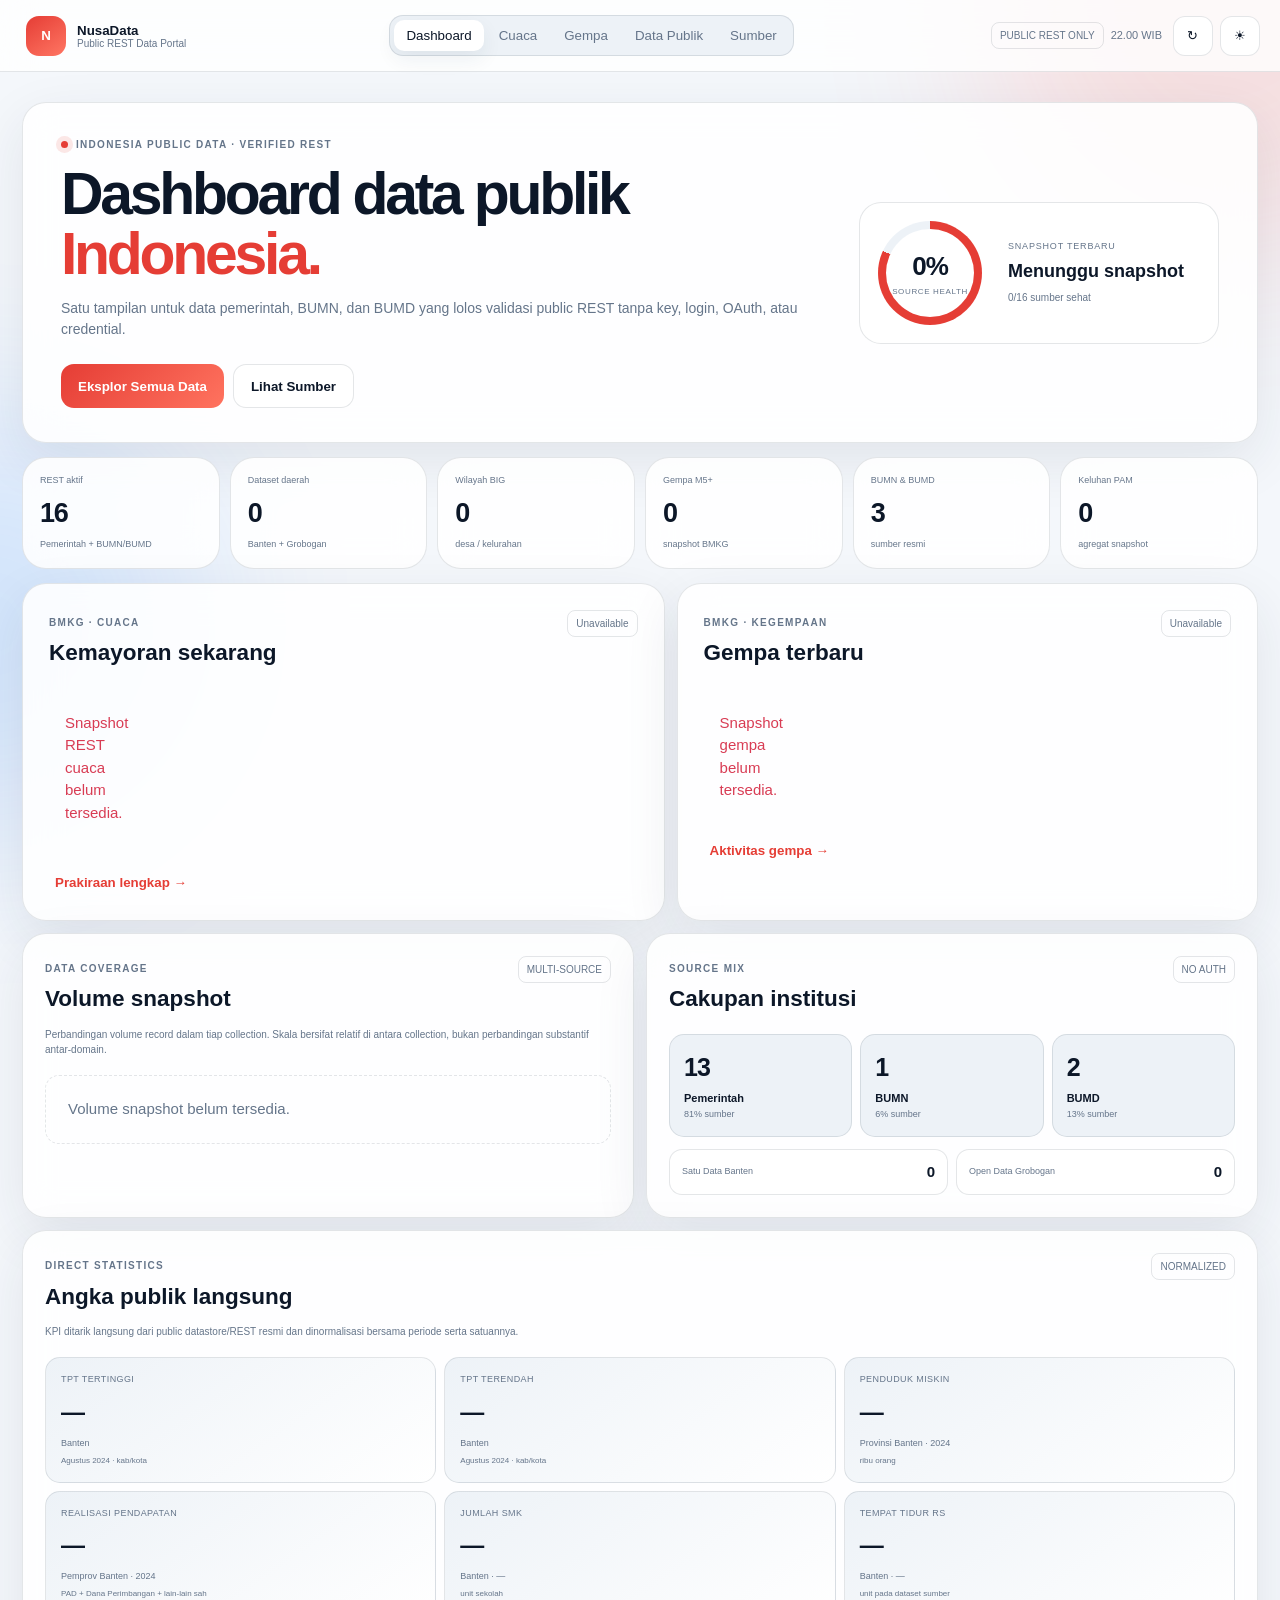
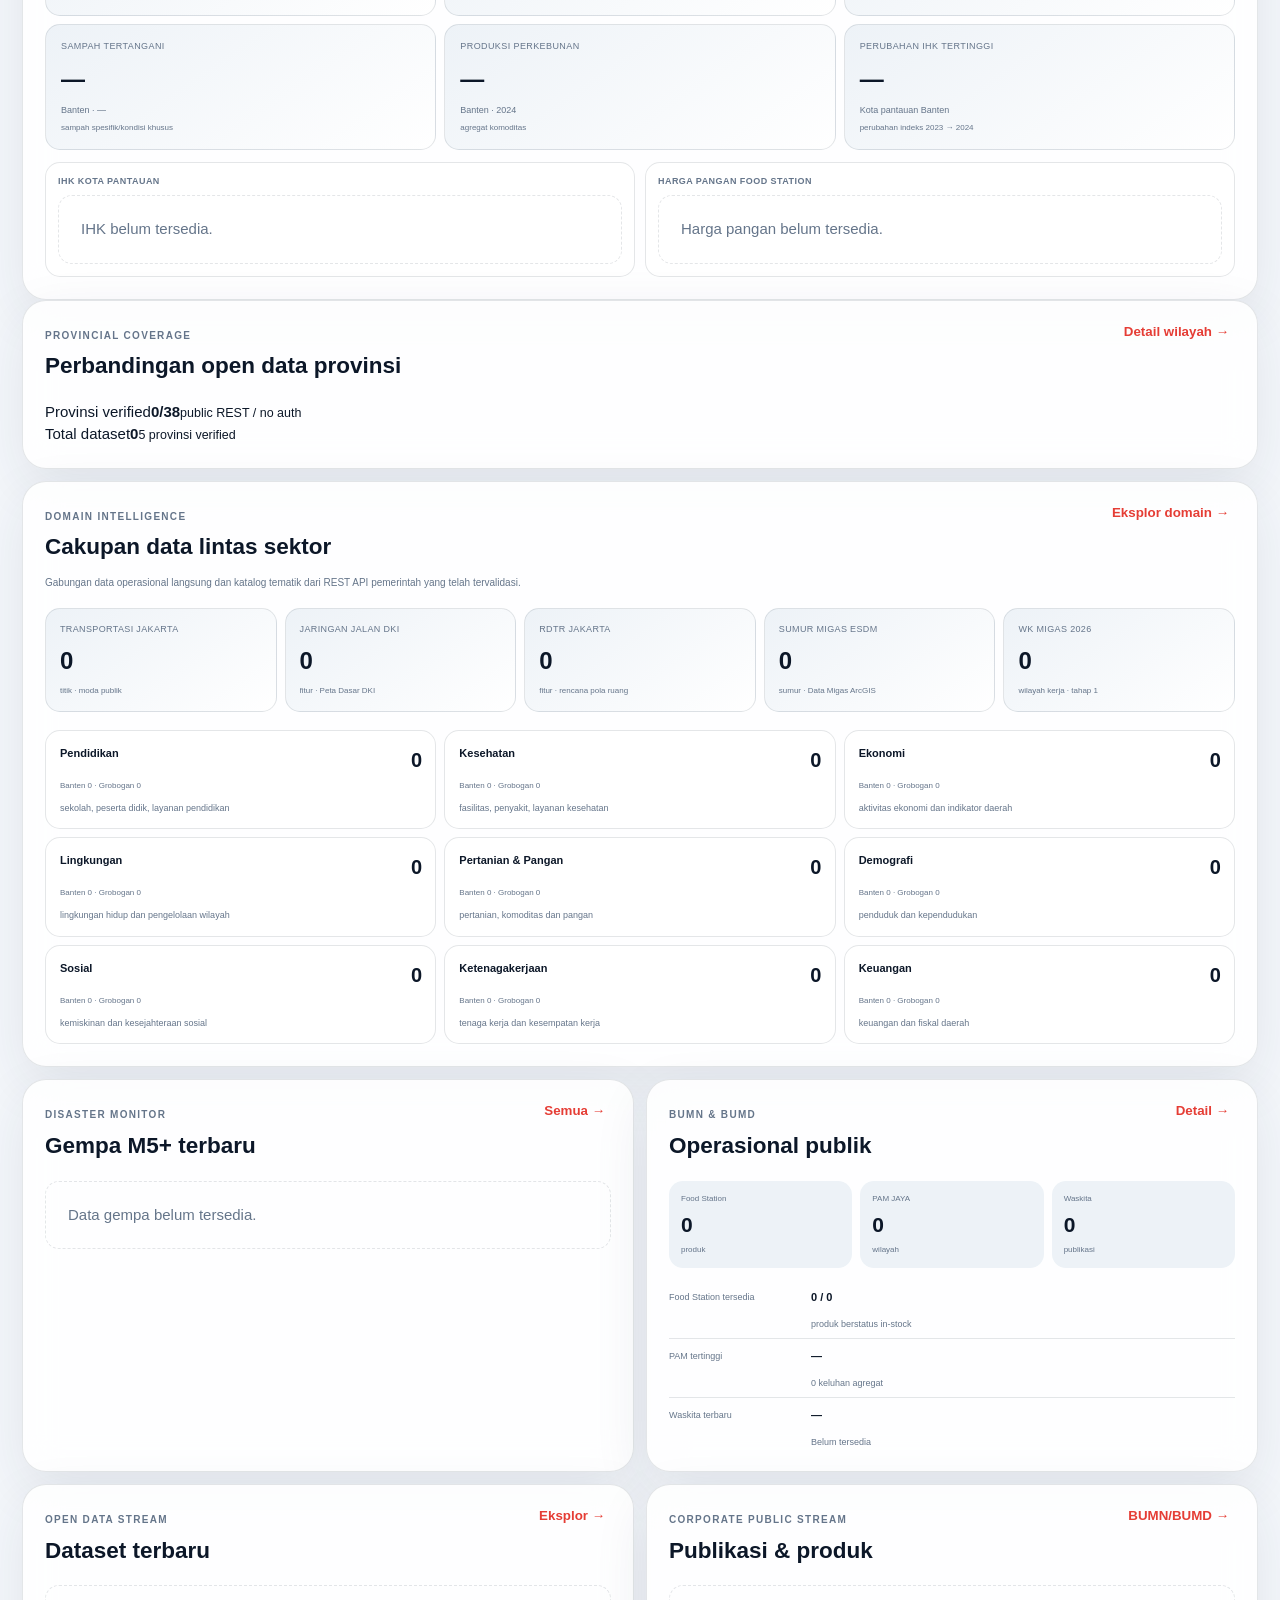
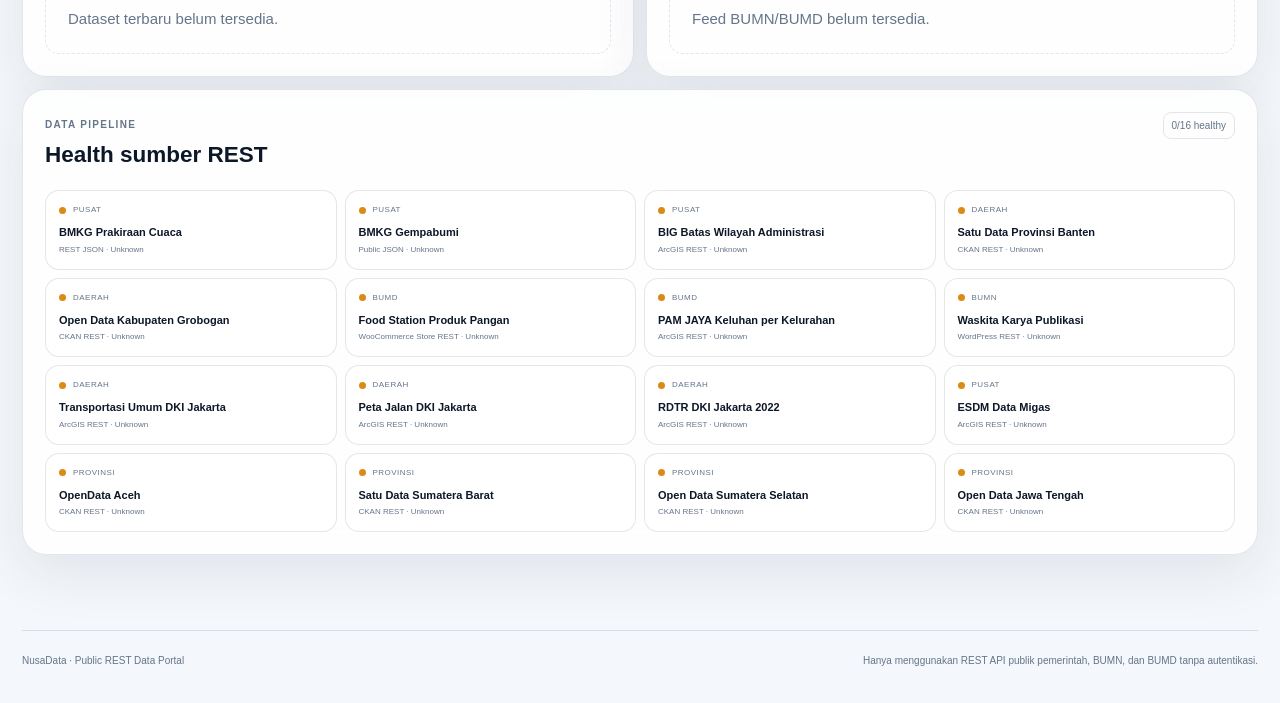
==== commit f0626b58: "feat: add provincial comparison dashboard" ====
--- a/index.html
+++ b/index.html
@@ -150,6 +150,18 @@
         </div>
       </section>
 
+      <section class="panel dashboard-panel regional-dashboard-panel">
+        <div class="section-head">
+          <div><span class="kicker">PROVINCIAL COVERAGE</span><h2>Perbandingan open data provinsi</h2></div>
+          <button class="text-button" data-route="data">Detail wilayah →</button>
+        </div>
+        <div class="regional-dashboard-kpis">
+          <div><span>Provinsi verified</span><strong id="dashboardProvinceCoverage">—</strong><small>public REST / no auth</small></div>
+          <div><span>Total dataset</span><strong id="dashboardRegionalDatasets">—</strong><small>5 provinsi verified</small></div>
+        </div>
+        <div id="dashboardRegionalCoverage" class="regional-coverage-grid dashboard-regions"></div>
+      </section>
+
       <section class="panel dashboard-panel domain-intelligence-panel">
         <div class="section-head">
           <div><span class="kicker">DOMAIN INTELLIGENCE</span><h2>Cakupan data lintas sektor</h2></div>
--- a/styles.css
+++ b/styles.css
@@ -266,3 +266,9 @@
   .direct-stat-grid,.direct-stat-grid.detailed{grid-template-columns:1fr}
   .price-stat-grid,.agri-stat-list{grid-template-columns:1fr}
 }
+
+.regional-coverage-grid{display:grid;grid-template-columns:repeat(5,1fr);gap:8px}
+.regional-coverage-card{border:1px solid var(--line);background:var(--solid);border-radius:15px;padding:14px;min-width:0}
+.regional-coverage-card>div{display:flex;justify-content:space-between;gap:8px}.regional-coverage-card span{font-size:10px;font-weight:800}.regional-coverage-card strong{font-size:20px;letter-spacing:-.04em}
+.regional-coverage-card small{font-size:8px;color:var(--muted)}.regional-coverage-card p{font-size:9px;color:var(--muted);line-height:1.4;margin:9px 0 0;display:-webkit-box;-webkit-line-clamp:2;-webkit-box-orient:vertical;overflow:hidden}
+@media(max-width:1100px){.regional-coverage-grid{grid-template-columns:repeat(3,1fr)}}@media(max-width:720px){.regional-coverage-grid{grid-template-columns:repeat(2,1fr)}}@media(max-width:430px){.regional-coverage-grid{grid-template-columns:1fr}}
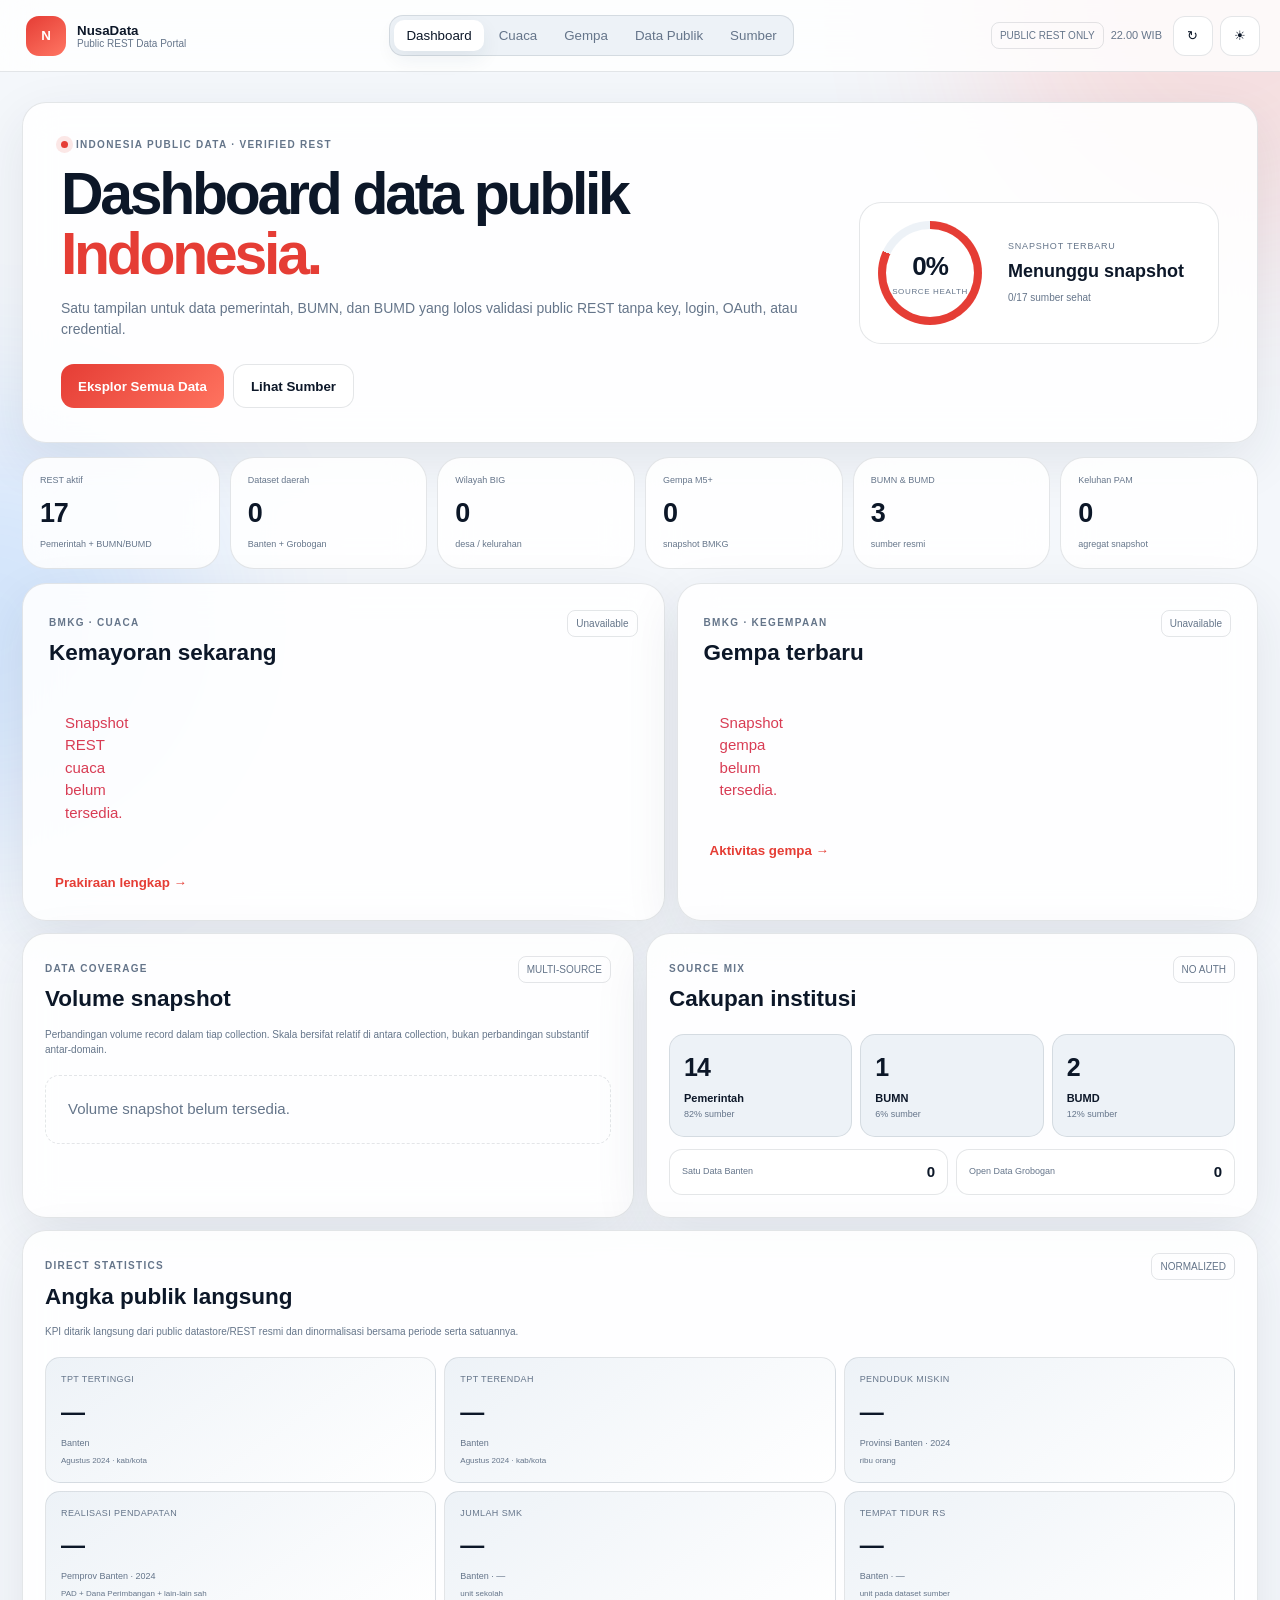
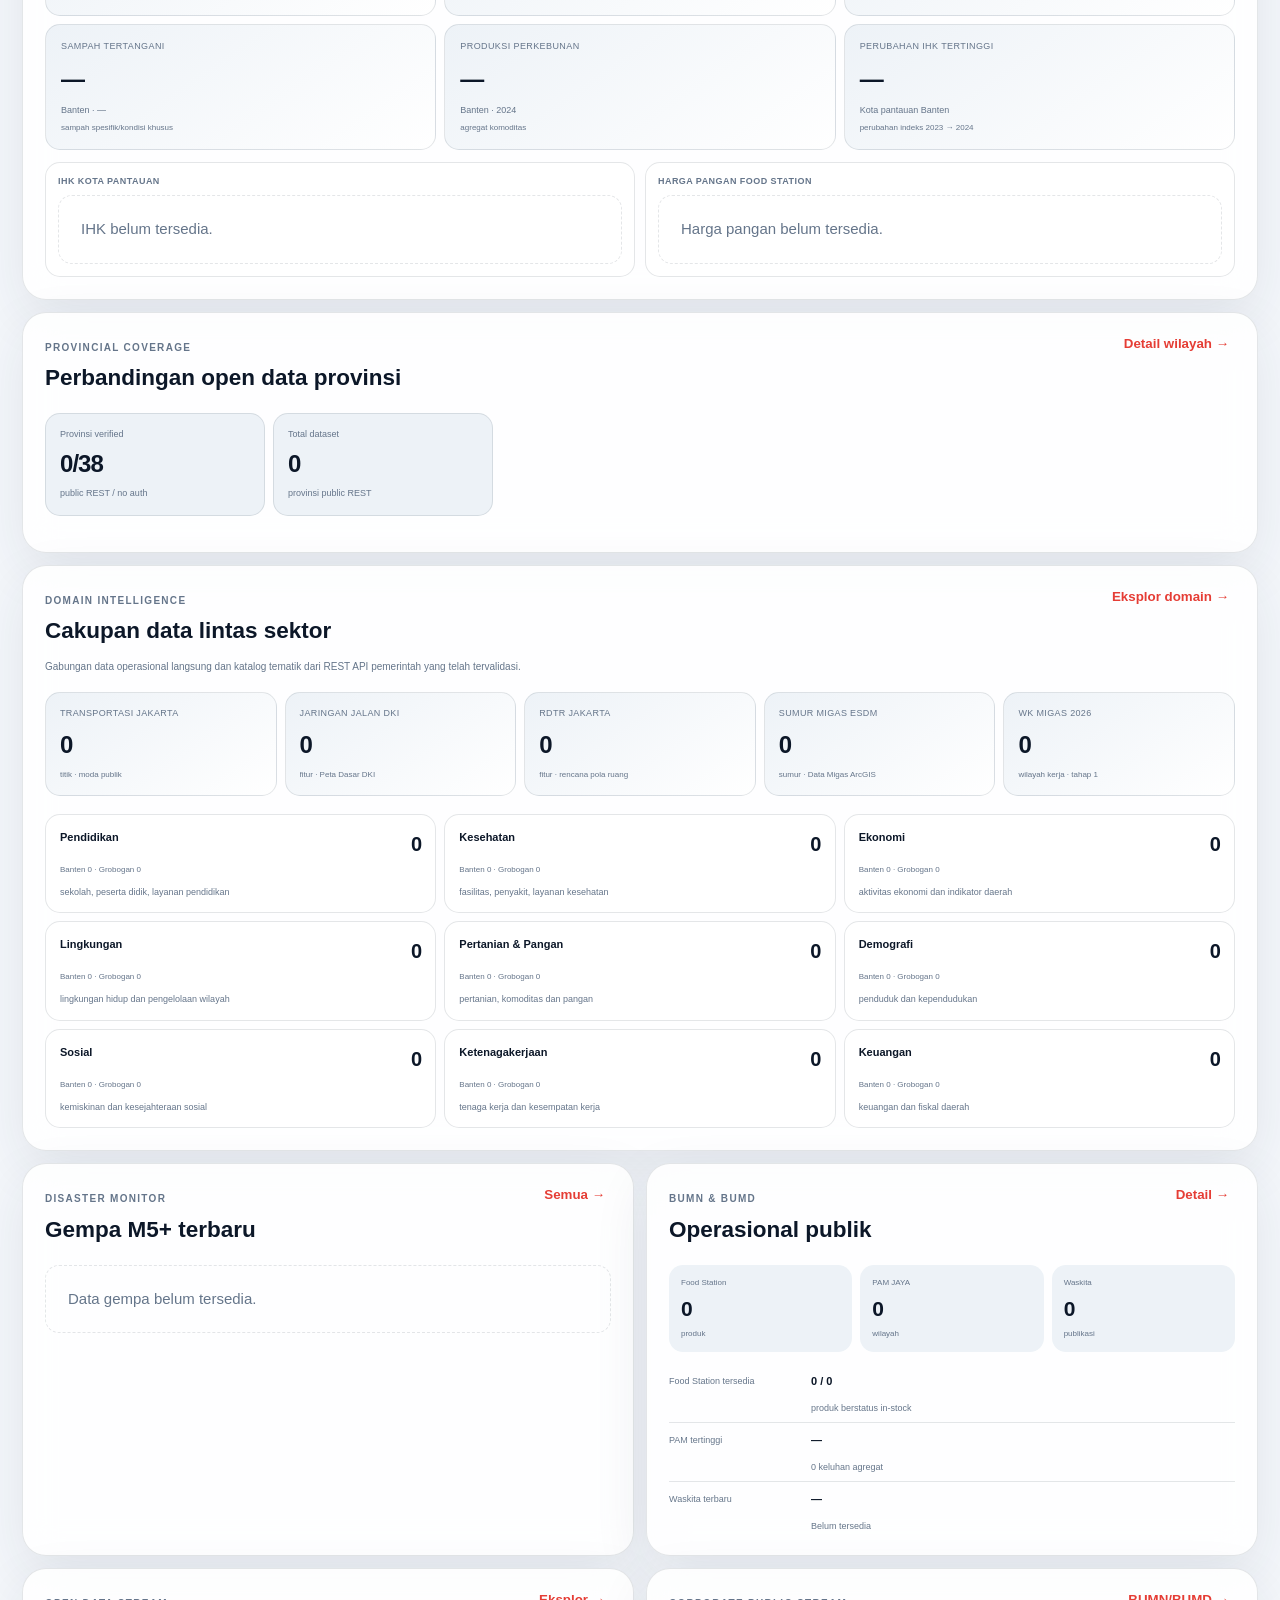
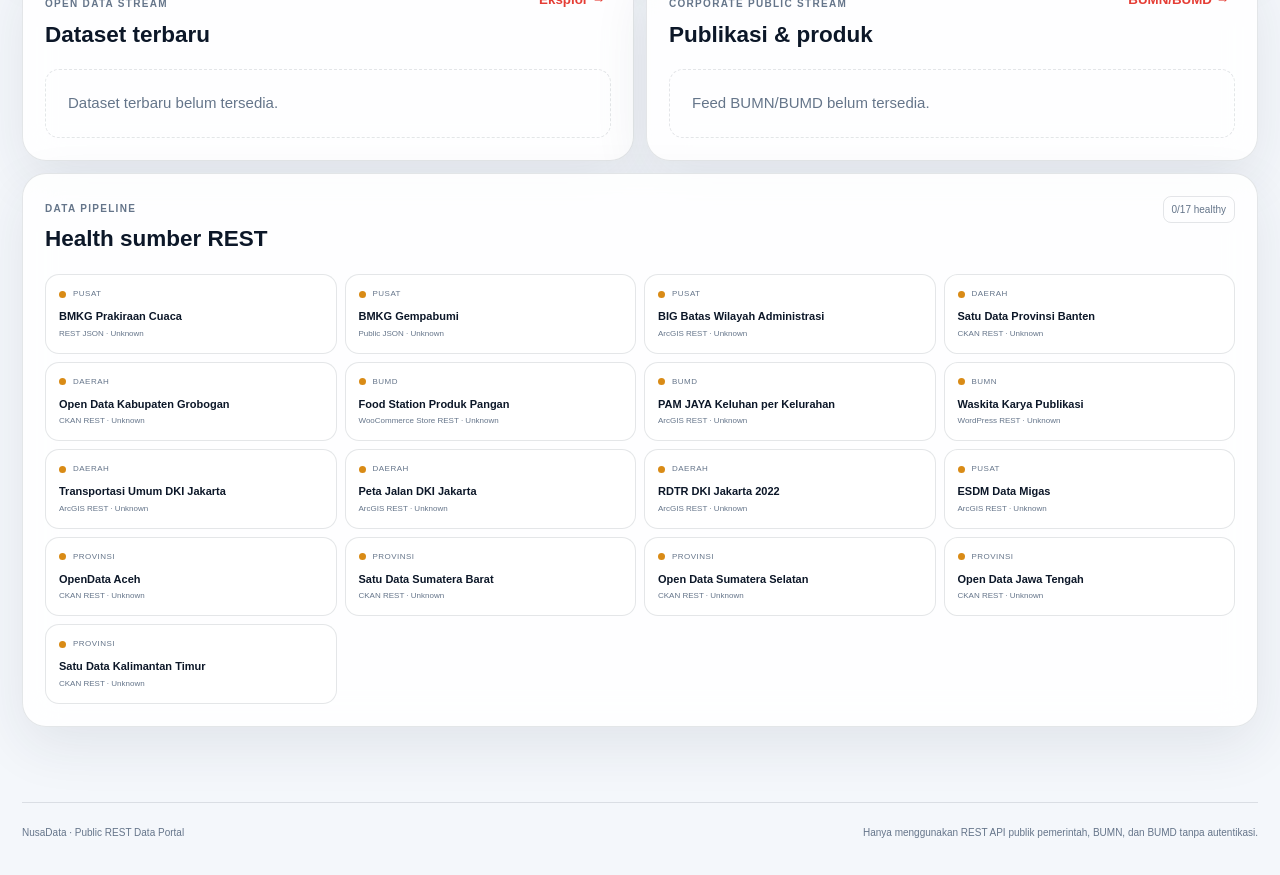
==== commit 0b302c97: "copy: make province coverage label dynamic" ====
--- a/index.html
+++ b/index.html
@@ -157,7 +157,7 @@
         </div>
         <div class="regional-dashboard-kpis">
           <div><span>Provinsi verified</span><strong id="dashboardProvinceCoverage">—</strong><small>public REST / no auth</small></div>
-          <div><span>Total dataset</span><strong id="dashboardRegionalDatasets">—</strong><small>5 provinsi verified</small></div>
+          <div><span>Total dataset</span><strong id="dashboardRegionalDatasets">—</strong><small>provinsi public REST</small></div>
         </div>
         <div id="dashboardRegionalCoverage" class="regional-coverage-grid dashboard-regions"></div>
       </section>
--- a/styles.css
+++ b/styles.css
@@ -272,3 +272,14 @@
 .regional-coverage-card>div{display:flex;justify-content:space-between;gap:8px}.regional-coverage-card span{font-size:10px;font-weight:800}.regional-coverage-card strong{font-size:20px;letter-spacing:-.04em}
 .regional-coverage-card small{font-size:8px;color:var(--muted)}.regional-coverage-card p{font-size:9px;color:var(--muted);line-height:1.4;margin:9px 0 0;display:-webkit-box;-webkit-line-clamp:2;-webkit-box-orient:vertical;overflow:hidden}
 @media(max-width:1100px){.regional-coverage-grid{grid-template-columns:repeat(3,1fr)}}@media(max-width:720px){.regional-coverage-grid{grid-template-columns:repeat(2,1fr)}}@media(max-width:430px){.regional-coverage-grid{grid-template-columns:1fr}}
+
+.regional-dashboard-panel{margin-top:12px}
+.regional-dashboard-kpis{display:grid;grid-template-columns:repeat(2,minmax(0,220px));gap:8px;margin:0 0 14px}
+.regional-dashboard-kpis>div{background:var(--soft);border:1px solid var(--line);border-radius:15px;padding:14px}
+.regional-dashboard-kpis span,.regional-dashboard-kpis small{display:block;color:var(--muted);font-size:9px}
+.regional-dashboard-kpis strong{display:block;font-size:24px;letter-spacing:-.04em;margin:5px 0}
+.dashboard-regions{grid-template-columns:repeat(5,1fr)}
+.regional-coverage-card small{display:block;margin-top:4px;text-transform:uppercase;letter-spacing:.04em}
+@media(max-width:1100px){.dashboard-regions{grid-template-columns:repeat(3,1fr)}}
+@media(max-width:720px){.regional-dashboard-kpis{grid-template-columns:1fr 1fr}.dashboard-regions{grid-template-columns:repeat(2,1fr)}}
+@media(max-width:430px){.regional-dashboard-kpis,.dashboard-regions{grid-template-columns:1fr}}
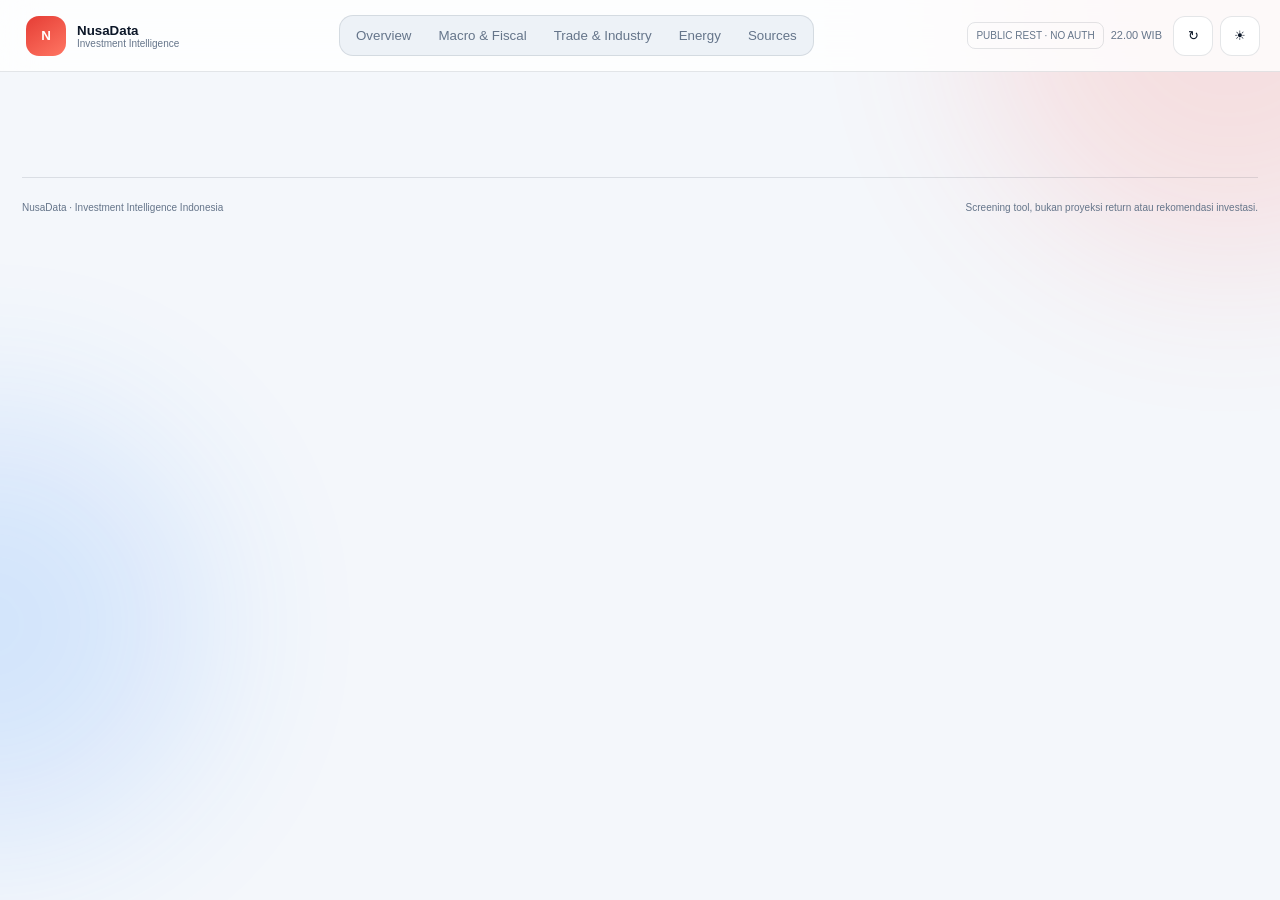
==== commit d3dec21b: "refactor: focus NusaData on investment intelligence" ====
--- a/index.html
+++ b/index.html
@@ -4,412 +4,167 @@
   <meta charset="utf-8">
   <meta name="viewport" content="width=device-width,initial-scale=1,viewport-fit=cover">
   <meta name="theme-color" content="#0d1728">
-  <meta name="description" content="NusaData — portal data publik Indonesia dari REST API pemerintah, BUMN, dan BUMD tanpa autentikasi.">
-  <title>NusaData — Public Data Indonesia</title>
+  <meta name="description" content="NusaData Investment Intelligence — data fiskal, moneter, perdagangan, industri dan energi dari sumber resmi Indonesia.">
+  <title>NusaData — Investment Intelligence Indonesia</title>
   <link rel="manifest" href="./manifest.webmanifest">
   <link rel="icon" href="./assets/icon.svg" type="image/svg+xml">
   <link rel="stylesheet" href="./styles.css">
 </head>
-<body>
+<body class="investment-app">
   <div class="ambient ambient-a"></div><div class="ambient ambient-b"></div>
 
   <header class="topbar">
-    <button class="brand plain-button" data-route="dashboard" aria-label="NusaData">
+    <button class="brand plain-button" data-route="overview" aria-label="NusaData">
       <span class="brand-mark">N</span>
-      <span><strong>NusaData</strong><small>Public REST Data Portal</small></span>
+      <span><strong>NusaData</strong><small>Investment Intelligence</small></span>
     </button>
-
     <nav class="desktop-nav" aria-label="Navigasi utama">
-      <button class="nav-item active" data-route="dashboard">Dashboard</button>
-      <button class="nav-item" data-route="weather">Cuaca</button>
-      <button class="nav-item" data-route="earthquake">Gempa</button>
-      <button class="nav-item" data-route="data">Data Publik</button>
-      <button class="nav-item" data-route="sources">Sumber</button>
+      <button class="nav-item active" data-route="overview">Overview</button>
+      <button class="nav-item" data-route="macro">Macro & Fiscal</button>
+      <button class="nav-item" data-route="trade">Trade & Industry</button>
+      <button class="nav-item" data-route="energy">Energy</button>
+      <button class="nav-item" data-route="sources">Sources</button>
     </nav>
-
     <div class="header-actions">
-      <span class="status-chip">PUBLIC REST ONLY</span>
+      <span class="status-chip">PUBLIC REST · NO AUTH</span>
       <span id="liveClock" class="live-clock"></span>
-      <button id="refreshAll" class="icon-button" title="Muat ulang data" aria-label="Muat ulang data">↻</button>
-      <button id="themeToggle" class="icon-button" title="Ubah tema" aria-label="Ubah tema"><span class="sun">☀</span><span class="moon">☾</span></button>
+      <button id="refreshAll" class="icon-button" aria-label="Muat ulang">↻</button>
+      <button id="themeToggle" class="icon-button" aria-label="Ubah tema"><span class="sun">☀</span><span class="moon">☾</span></button>
     </div>
   </header>
 
   <main class="app-shell">
-    <section class="view active" data-view="dashboard">
-      <section class="panel executive-hero">
-        <div class="executive-copy">
-          <span class="eyebrow"><i></i> INDONESIA PUBLIC DATA · VERIFIED REST</span>
-          <h1>Dashboard data publik <span>Indonesia.</span></h1>
-          <p>Satu tampilan untuk data pemerintah, BUMN, dan BUMD yang lolos validasi public REST tanpa key, login, OAuth, atau credential.</p>
+    <section class="view active" data-view="overview">
+      <section class="panel investment-hero">
+        <div>
+          <span class="eyebrow"><i></i> INDONESIA INVESTMENT INTELLIGENCE</span>
+          <h1>Data yang relevan untuk <span>keputusan investasi.</span></h1>
+          <p>Fokus hanya pada fiskal, pajak, bea cukai, moneter, kapasitas daerah, energi, perdagangan dan industri dari sumber resmi. Data umum yang tidak memengaruhi keputusan investasi tidak ditampilkan.</p>
           <div class="hero-actions">
-            <button class="button primary" data-route="data">Eksplor Semua Data</button>
-            <button class="button secondary" data-route="sources">Lihat Sumber</button>
+            <button class="button primary" data-route="trade">Lihat Trade & Industry</button>
+            <button class="button secondary" data-route="sources">Audit Sources</button>
           </div>
         </div>
-        <div class="snapshot-card">
-          <div class="snapshot-orbit">
-            <strong id="dashboardHealth">—</strong>
-            <span>source health</span>
-          </div>
-          <div>
-            <small>SNAPSHOT TERBARU</small>
-            <strong id="dashboardUpdated">Memuat…</strong>
-            <span id="dashboardHealthText">Memeriksa sumber publik</span>
-          </div>
+        <div class="investment-status-card">
+          <span>SOURCE COVERAGE</span>
+          <strong id="coveragePercent">—</strong>
+          <p id="coverageLabel">Menghitung eligibility sumber…</p>
+          <div class="coverage-meter"><i id="coverageMeter"></i></div>
+          <small id="snapshotTime">Snapshot belum tersedia</small>
         </div>
       </section>
 
-      <section class="dashboard-kpis" aria-label="Ringkasan data">
-        <article class="panel metric-card">
-          <span>REST aktif</span>
-          <strong id="activeSourceCount">—</strong>
-          <small>Pemerintah + BUMN/BUMD</small>
-        </article>
-        <article class="panel metric-card">
-          <span>Dataset daerah</span>
-          <strong id="dashboardDatasetCount">—</strong>
-          <small>Banten + Grobogan</small>
-        </article>
-        <article class="panel metric-card">
-          <span>Wilayah BIG</span>
-          <strong id="bigSummaryCount">—</strong>
-          <small>desa / kelurahan</small>
-        </article>
-        <article class="panel metric-card">
-          <span>Gempa M5+</span>
-          <strong id="dashboardM5Count">—</strong>
-          <small>snapshot BMKG</small>
-        </article>
-        <article class="panel metric-card">
-          <span>BUMN & BUMD</span>
-          <strong id="enterpriseSummaryCount">—</strong>
-          <small>sumber resmi</small>
-        </article>
-        <article class="panel metric-card">
-          <span>Keluhan PAM</span>
-          <strong id="dashboardPamTotal">—</strong>
-          <small>agregat snapshot</small>
-        </article>
-      </section>
-
-      <section class="dashboard-live-grid">
-        <article class="panel live-card weather-card">
-          <div class="card-head">
-            <div><span class="kicker">BMKG · CUACA</span><h2>Kemayoran sekarang</h2></div>
-            <span id="weatherStatus" class="status-chip">Memuat…</span>
-          </div>
-          <div id="weatherNow" class="weather-now skeleton-block"></div>
-          <div id="weatherMini" class="mini-forecast"></div>
-          <button class="text-button dashboard-link" data-route="weather">Prakiraan lengkap →</button>
-        </article>
-
-        <article class="panel live-card quake-card">
-          <div class="card-head">
-            <div><span class="kicker">BMKG · KEGEMPAAN</span><h2>Gempa terbaru</h2></div>
-            <span id="quakeStatus" class="status-chip">Memuat…</span>
-          </div>
-          <div id="latestQuake" class="quake-main skeleton-block"></div>
-          <button class="text-button dashboard-link" data-route="earthquake">Aktivitas gempa →</button>
-        </article>
+      <section class="dashboard-kpis investment-kpis">
+        <article class="panel metric-card"><span>Eligible REST</span><strong id="eligibleSources">—</strong><small>dari 8 institusi prioritas</small></article>
+        <article class="panel metric-card"><span>Kemenperin</span><strong id="industryDatasetCount">—</strong><small>dataset investasi/industri</small></article>
+        <article class="panel metric-card"><span>Sumur Migas</span><strong id="wellCount">—</strong><small>ESDM public REST</small></article>
+        <article class="panel metric-card"><span>WK Migas 2026</span><strong id="workingAreaCount">—</strong><small>wilayah kerja</small></article>
+        <article class="panel metric-card"><span>Model Status</span><strong id="modelStatus">—</strong><small>minimum coverage 70%</small></article>
+        <article class="panel metric-card"><span>Strict Policy</span><strong>ON</strong><small>tanpa key/login/scraping</small></article>
       </section>
 
       <section class="dashboard-analysis-grid">
         <article class="panel dashboard-panel">
           <div class="section-head">
-            <div><span class="kicker">DATA COVERAGE</span><h2>Volume snapshot</h2></div>
-            <span class="status-chip">MULTI-SOURCE</span>
+            <div><span class="kicker">INVESTMENT SIGNAL ENGINE</span><h2>Faktor penilaian</h2></div>
+            <span id="scoreBadge" class="status-chip">NO SCORE YET</span>
           </div>
-          <p class="panel-description">Perbandingan volume record dalam tiap collection. Skala bersifat relatif di antara collection, bukan perbandingan substantif antar-domain.</p>
-          <div id="dashboardCoverageBars" class="coverage-bars"></div>
+          <p class="panel-description">Score hanya dihitung bila sedikitnya 70% bobot sumber resmi tersedia. Sampai itu terpenuhi, sistem menunjukkan coverage dan gap agar tidak memberi sinyal palsu.</p>
+          <div id="factorGrid" class="investment-factor-grid"></div>
         </article>
-
         <article class="panel dashboard-panel">
           <div class="section-head">
-            <div><span class="kicker">SOURCE MIX</span><h2>Cakupan institusi</h2></div>
-            <span class="status-chip">NO AUTH</span>
+            <div><span class="kicker">SOURCE READINESS</span><h2>Institusi prioritas</h2></div>
+            <span class="status-chip">8 SOURCES</span>
           </div>
-          <div id="dashboardSourceMix" class="source-mix"></div>
-          <div class="dataset-snapshot">
-            <div><span>Satu Data Banten</span><strong id="bantenSummaryCount">—</strong></div>
-            <div><span>Open Data Grobogan</span><strong id="groboganSummaryCount">—</strong></div>
-          </div>
-        </article>
-      </section>
-
-      <section class="panel dashboard-panel direct-stat-panel">
-        <div class="section-head">
-          <div><span class="kicker">DIRECT STATISTICS</span><h2>Angka publik langsung</h2></div>
-          <span class="status-chip">NORMALIZED</span>
-        </div>
-        <p class="panel-description">KPI ditarik langsung dari public datastore/REST resmi dan dinormalisasi bersama periode serta satuannya.</p>
-        <div id="dashboardDirectStats" class="direct-stat-grid"></div>
-        <div class="direct-stat-foot">
-          <div id="dashboardIHK" class="direct-mini-list"></div>
-          <div id="dashboardFoodPrices" class="direct-mini-list"></div>
-        </div>
-      </section>
-
-      <section class="panel dashboard-panel regional-dashboard-panel">
-        <div class="section-head">
-          <div><span class="kicker">PROVINCIAL COVERAGE</span><h2>Perbandingan open data provinsi</h2></div>
-          <button class="text-button" data-route="data">Detail wilayah →</button>
-        </div>
-        <div class="regional-dashboard-kpis">
-          <div><span>Provinsi verified</span><strong id="dashboardProvinceCoverage">—</strong><small>public REST / no auth</small></div>
-          <div><span>Total dataset</span><strong id="dashboardRegionalDatasets">—</strong><small>provinsi public REST</small></div>
-        </div>
-        <div id="dashboardRegionalCoverage" class="regional-coverage-grid dashboard-regions"></div>
-      </section>
-
-      <section class="panel dashboard-panel domain-intelligence-panel">
-        <div class="section-head">
-          <div><span class="kicker">DOMAIN INTELLIGENCE</span><h2>Cakupan data lintas sektor</h2></div>
-          <button class="text-button" data-route="data">Eksplor domain →</button>
-        </div>
-        <p class="panel-description">Gabungan data operasional langsung dan katalog tematik dari REST API pemerintah yang telah tervalidasi.</p>
-        <div id="dashboardOperationalDomains" class="operational-domain-grid"></div>
-        <div id="dashboardDomainGrid" class="domain-grid"></div>
-      </section>
-
-      <section class="dashboard-two-column">
-        <article class="panel dashboard-panel">
-          <div class="section-head">
-            <div><span class="kicker">DISASTER MONITOR</span><h2>Gempa M5+ terbaru</h2></div>
-            <button class="text-button" data-route="earthquake">Semua →</button>
-          </div>
-          <div id="dashboardQuakes" class="table-lite compact-list"></div>
-        </article>
-
-        <article class="panel dashboard-panel">
-          <div class="section-head">
-            <div><span class="kicker">BUMN & BUMD</span><h2>Operasional publik</h2></div>
-            <button class="text-button" data-route="data">Detail →</button>
-          </div>
-          <div class="enterprise-dashboard-kpis">
-            <div><span>Food Station</span><strong id="dashboardFoodCount">—</strong><small>produk</small></div>
-            <div><span>PAM JAYA</span><strong id="dashboardPamAreas">—</strong><small>wilayah</small></div>
-            <div><span>Waskita</span><strong id="dashboardWaskitaCount">—</strong><small>publikasi</small></div>
-          </div>
-          <div id="dashboardEnterpriseHighlights" class="enterprise-highlights"></div>
+          <div id="sourceCoverage" class="source-readiness-list"></div>
         </article>
       </section>
 
       <section class="dashboard-two-column">
         <article class="panel dashboard-panel">
-          <div class="section-head">
-            <div><span class="kicker">OPEN DATA STREAM</span><h2>Dataset terbaru</h2></div>
-            <button class="text-button" data-route="data">Eksplor →</button>
-          </div>
-          <div id="dashboardDatasets" class="dashboard-feed"></div>
+          <div class="section-head"><div><span class="kicker">INDUSTRIAL CAPACITY</span><h2>Kemenperin</h2></div><button class="text-button" data-route="trade">Detail →</button></div>
+          <div id="industryHighlights" class="investment-highlight-list"></div>
         </article>
-
         <article class="panel dashboard-panel">
-          <div class="section-head">
-            <div><span class="kicker">CORPORATE PUBLIC STREAM</span><h2>Publikasi & produk</h2></div>
-            <button class="text-button" data-route="data">BUMN/BUMD →</button>
-          </div>
-          <div id="dashboardEnterpriseFeed" class="dashboard-feed"></div>
+          <div class="section-head"><div><span class="kicker">ENERGY & RESOURCES</span><h2>ESDM</h2></div><button class="text-button" data-route="energy">Detail →</button></div>
+          <div id="energyHighlights" class="investment-highlight-list"></div>
         </article>
       </section>
 
-      <section class="panel dashboard-panel source-health-panel">
-        <div class="section-head">
-          <div><span class="kicker">DATA PIPELINE</span><h2>Health sumber REST</h2></div>
-          <span id="dashboardHealthBadge" class="status-chip">Memuat…</span>
-        </div>
-        <div id="dashboardSourceHealth" class="source-health-grid"></div>
-      </section>
-    </section>
-
-    <section class="view" data-view="weather">
-      <div class="page-heading">
-        <div>
-          <span class="eyebrow"><i></i> BMKG PUBLIC WEATHER REST API</span>
-          <h1>Prakiraan Cuaca</h1>
-          <p>Prakiraan 3 harian dari endpoint publik BMKG. Tidak memakai API key atau login.</p>
-        </div>
-      </div>
-
-      <section class="panel section-panel">
-        <div id="weatherLocation" class="location-title"></div>
-        <div id="weatherDetail" class="weather-timeline"></div>
-      </section>
-    </section>
-
-    <section class="view" data-view="earthquake">
-      <div class="page-heading">
-        <div>
-          <span class="eyebrow"><i></i> BMKG PUBLIC EARTHQUAKE JSON</span>
-          <h1>Gempa Indonesia</h1>
-          <p>Gempa terbaru, M5+, dan gempa dirasakan dari data terbuka BMKG tanpa autentikasi.</p>
-        </div>
-      </div>
-
-      <div id="quakeHero" class="panel quake-hero"></div>
-
-      <div class="tab-row">
-        <button class="chip active" data-quake-tab="m5">M5+ terkini</button>
-        <button class="chip" data-quake-tab="felt">Gempa dirasakan</button>
-      </div>
-
-      <section class="panel section-panel">
-        <div id="quakeList" class="quake-list"></div>
-      </section>
-    </section>
-
-    <section class="view" data-view="data">
-      <div class="page-heading">
-        <div>
-          <span class="eyebrow"><i></i> VERIFIED OPEN INDONESIA DATA</span>
-          <h1>Data Publik</h1>
-          <p>Data berasal dari REST API pemerintah, BUMN, dan BUMD yang sudah lolos tes no-auth dan validasi JSON.</p>
-        </div>
-      </div>
-
-      <section class="panel section-panel">
-        <div class="section-head">
-          <div><span class="kicker">BADAN INFORMASI GEOSPASIAL</span><h2>Wilayah Administrasi</h2></div>
-          <span class="status-chip">ArcGIS REST · Public</span>
-        </div>
-        <div class="geo-stat">
-          <div><span>Total fitur desa/kelurahan</span><strong id="bigCount">—</strong><small>hasil query REST langsung BIG</small></div>
-          <div><span>Contoh data</span><strong id="bigSampleCount">—</strong><small>nama wilayah & kode PUM</small></div>
-        </div>
-        <div id="bigSamples" class="region-list"></div>
-      </section>
-
-      <section class="panel section-panel">
-        <div class="section-head">
-          <div><span class="kicker">CKAN PUBLIC REST</span><h2>Dataset Pemerintah Daerah</h2></div>
-        </div>
-        <div class="tab-row">
-          <button class="chip active" data-catalog-tab="banten">Banten</button>
-          <button class="chip" data-catalog-tab="grobogan">Grobogan</button>
-        </div>
-        <div id="catalogMeta" class="result-meta"></div>
-        <div id="catalogGrid" class="dataset-grid"></div>
-      </section>
-
-      <section class="panel section-panel">
-        <div class="section-head">
-          <div><span class="kicker">DIRECT PUBLIC STATISTICS</span><h2>Statistik Terverifikasi</h2></div>
-          <span class="status-chip">RAW → NORMALIZED</span>
-        </div>
-        <p class="panel-description">Angka berikut berasal dari CKAN DataStore/REST publik resmi dan bukan hasil estimasi NusaData.</p>
-        <div id="directStatsDetail" class="direct-stat-grid detailed"></div>
-        <div class="enterprise-block">
-          <div class="section-head compact"><div><span class="kicker">REGIONAL COVERAGE</span><h3>Open Data lintas wilayah</h3></div></div>
-          <div id="regionalCoverage" class="regional-coverage-grid"></div>
-        </div>
-
-        <div class="dashboard-two-column direct-detail-columns">
-          <div class="enterprise-block">
-            <div class="section-head compact">
-              <div><span class="kicker">IHK KOTA PANTAUAN BANTEN</span><h3>Perubahan 2023 → 2024</h3></div>
-            </div>
-            <div id="directIHKTable" class="stat-table"></div>
-          </div>
-          <div class="enterprise-block">
-            <div class="section-head compact">
-              <div><span class="kicker">FOOD STATION</span><h3>Harga pangan publik</h3></div>
-            </div>
-            <div id="directFoodPriceGrid" class="price-stat-grid"></div>
-          </div>
-        </div>
-
-        <div class="enterprise-block">
-          <div class="section-head compact">
-            <div><span class="kicker">PERKEBUNAN BANTEN 2024</span><h3>Produksi menurut komoditas</h3></div>
-          </div>
-          <div id="directAgriculture" class="agri-stat-list"></div>
-        </div>
-      </section>
-
-      <section class="panel section-panel">
-        <div class="section-head">
-          <div><span class="kicker">MULTI-DOMAIN PUBLIC REST</span><h2>Domain Explorer</h2></div>
-          <span class="status-chip">VERIFIED</span>
-        </div>
-        <p class="panel-description">Transportasi, infrastruktur, tata ruang, energi/migas, pendidikan, kesehatan, ekonomi, lingkungan, pertanian, demografi, sosial, ketenagakerjaan, dan keuangan.</p>
-        <div id="domainOperationalGrid" class="operational-domain-grid detailed"></div>
-        <div class="enterprise-block">
-          <div class="section-head compact">
-            <div><span class="kicker">STATISTICAL INDICATORS</span><h3>Indikator publik langsung</h3></div>
-          </div>
-          <div id="indicatorGrid" class="indicator-grid"></div>
-        </div>
-        <div id="domainExplorerGrid" class="domain-grid detailed"></div>
-        <div class="enterprise-block">
-          <div class="section-head compact">
-            <div><span class="kicker">LATEST BY DOMAIN</span><h3>Dataset tematik terbaru</h3></div>
-          </div>
-          <div id="domainLatestFeed" class="dashboard-feed"></div>
-        </div>
-      </section>
-
-      <section class="panel section-panel">
-        <div class="section-head">
-          <div><span class="kicker">BUMN & BUMD · VERIFIED PUBLIC REST</span><h2>Data BUMN & BUMD</h2></div>
-          <span class="status-chip">NO AUTH</span>
-        </div>
-
-        <div class="enterprise-kpis">
-          <div><span>Food Station</span><strong id="foodstationCount">—</strong><small>produk publik</small></div>
-          <div><span>PAM JAYA</span><strong id="pamComplaintTotal">—</strong><small>keluhan agregat</small></div>
-          <div><span>Waskita Karya</span><strong id="waskitaCount">—</strong><small>publikasi terbaru</small></div>
-        </div>
-
-        <div class="enterprise-block">
-          <div class="section-head compact">
-            <div><span class="kicker">BUMD · FOOD STATION</span><h3>Katalog Produk Pangan</h3></div>
-          </div>
-          <div id="foodstationProducts" class="product-data-grid"></div>
-        </div>
-
-        <div class="enterprise-block">
-          <div class="section-head compact">
-            <div><span class="kicker">BUMD · PAM JAYA</span><h3>Keluhan per Kelurahan</h3></div>
-            <small class="muted-note">Agregat saja · tanpa data pelanggan individual</small>
-          </div>
-          <div id="pamjayaTop" class="region-list"></div>
-        </div>
-
-        <div class="enterprise-block">
-          <div class="section-head compact">
-            <div><span class="kicker">BUMN · WASKITA KARYA</span><h3>Publikasi Terbaru</h3></div>
-          </div>
-          <div id="waskitaPosts" class="news-data-list"></div>
+      <section class="panel dashboard-panel formula-panel">
+        <div class="section-head"><div><span class="kicker">FORMULATION</span><h2>Bagaimana data dirumuskan untuk investasi</h2></div></div>
+        <div class="formula-grid">
+          <article><b>Demand & Fiscal</b><span>APBN/APBD, belanja modal, transfer daerah → demand pemerintah & fiscal impulse.</span></article>
+          <article><b>Cost of Capital</b><span>Suku bunga, kurs, likuiditas, kredit → funding cost & currency risk.</span></article>
+          <article><b>Market Momentum</b><span>Ekspor, impor, neraca, harga komoditas → demand dan competitiveness.</span></article>
+          <article><b>Supply Capacity</b><span>Kawasan industri, kapasitas produksi, hilirisasi → installed capacity & clustering.</span></article>
+          <article><b>Resource Advantage</b><span>Data migas/minerba/energi → resource depth & upstream exposure.</span></article>
+          <article><b>Tax & Trade Friction</b><span>Pajak, bea masuk/keluar, tarif → effective burden & market-access friction.</span></article>
         </div>
       </section>
     </section>
 
+    <section class="view" data-view="macro">
+      <div class="page-heading"><div><span class="eyebrow"><i></i> MACRO · FISCAL · TAX</span><h1>Macro & Fiscal</h1><p>Kemenkeu, DJP, Bank Indonesia dan Kemendagri. Hanya endpoint machine-readable yang lolos strict public REST yang akan menjadi input model.</p></div></div>
+      <div id="macroInstitutions" class="investment-source-grid"></div>
+      <section class="panel section-panel">
+        <div class="section-head"><div><span class="kicker">DATA TARGET</span><h2>Indikator yang dibutuhkan</h2></div></div>
+        <div class="target-grid">
+          <article><strong>APBN & Public Capex</strong><p>Pendapatan, belanja modal, subsidi, pembiayaan, transfer ke daerah.</p></article>
+          <article><strong>Tax Activity</strong><p>Penerimaan pajak sektoral, PMSE/digital, tax-base momentum dan kurs pajak.</p></article>
+          <article><strong>Monetary Conditions</strong><p>Kurs, policy rate, kredit, likuiditas, sektor korporasi dan pembayaran.</p></article>
+          <article><strong>Regional Capacity</strong><p>PAD, APBD, implementasi daerah, struktur ekonomi dan kapasitas fiskal.</p></article>
+        </div>
+      </section>
+    </section>
+
+    <section class="view" data-view="trade">
+      <div class="page-heading"><div><span class="eyebrow"><i></i> TRADE · CUSTOMS · INDUSTRY</span><h1>Trade & Industry</h1><p>Kemendag, Bea Cukai, dan Kemenperin untuk membaca demand, market access, kapasitas industri dan hilirisasi.</p></div></div>
+      <div id="tradeInstitutions" class="investment-source-grid"></div>
+      <section class="panel section-panel">
+        <div class="section-head"><div><span class="kicker">KEMENPERIN · PUBLIC CKAN REST</span><h2>Industrial Opportunity Data</h2></div><span class="status-chip">ACTIVE</span></div>
+        <div id="industrialThemes" class="industrial-theme-grid"></div>
+        <div id="industrialFeed" class="dashboard-feed"></div>
+      </section>
+    </section>
+
+    <section class="view" data-view="energy">
+      <div class="page-heading"><div><span class="eyebrow"><i></i> ESDM · ENERGY & RESOURCE</span><h1>Energy & Resource</h1><p>Resource depth, wilayah kerja dan data operasional ESDM yang tersedia melalui public ArcGIS REST.</p></div></div>
+      <section class="dashboard-kpis">
+        <article class="panel metric-card"><span>Sumur Migas</span><strong id="energyWellCount">—</strong><small>fitur publik</small></article>
+        <article class="panel metric-card"><span>WK 2026</span><strong id="energyWKCount">—</strong><small>tahap 1</small></article>
+      </section>
+      <section class="panel section-panel">
+        <div class="section-head"><div><span class="kicker">WILAYAH KERJA</span><h2>WK Migas 2026</h2></div></div>
+        <div id="workingAreaList" class="investment-detail-list"></div>
+      </section>
+      <section class="panel section-panel">
+        <div class="section-head"><div><span class="kicker">UPSTREAM SAMPLE</span><h2>Data Sumur</h2></div></div>
+        <div id="wellSampleList" class="investment-detail-list"></div>
+      </section>
+    </section>
+
     <section class="view" data-view="sources">
-      <div class="page-heading">
-        <div>
-          <span class="eyebrow"><i></i> VERIFIED SOURCES</span>
-          <h1>Sumber REST Publik</h1>
-          <p>Hanya sumber tanpa API key, OAuth, login, atau credential yang ditampilkan.</p>
-        </div>
-      </div>
-      <div id="sourceGrid" class="source-grid"></div>
+      <div class="page-heading"><div><span class="eyebrow"><i></i> SOURCE GOVERNANCE</span><h1>Investment Data Sources</h1><p>Coverage dan alasan eligibility setiap institusi. Sumber yang memerlukan login/token tidak dipaksakan masuk ke model.</p></div></div>
+      <div id="sourceMatrix" class="source-matrix"></div>
+      <section class="panel section-panel">
+        <div class="section-head"><div><span class="kicker">POLICY</span><h2>Rules</h2></div></div>
+        <div class="policy-copy"><p><strong>Include:</strong> official public REST/JSON, tanpa API key, OAuth, login, cookie, private network, atau scraping HTML.</p><p><strong>Exclude:</strong> CEISA authenticated API, API khusus yang perlu approval, dan sumber web-only sampai endpoint publik yang eligible ditemukan.</p></div>
+      </section>
     </section>
   </main>
 
-  <nav class="mobile-nav" aria-label="Navigasi mobile">
-    <button class="active" data-route="dashboard"><span>⌂</span><small>Home</small></button>
-    <button data-route="weather"><span>☁</span><small>Cuaca</small></button>
-    <button data-route="earthquake"><span>◉</span><small>Gempa</small></button>
-    <button data-route="data"><span>▦</span><small>Data</small></button>
-    <button data-route="sources"><span>◎</span><small>Sumber</small></button>
+  <nav class="mobile-nav">
+    <button class="active" data-route="overview"><span>⌂</span><small>Overview</small></button>
+    <button data-route="macro"><span>◫</span><small>Macro</small></button>
+    <button data-route="trade"><span>↔</span><small>Trade</small></button>
+    <button data-route="energy"><span>◆</span><small>Energy</small></button>
+    <button data-route="sources"><span>◎</span><small>Sources</small></button>
   </nav>
 
   <div id="toast" class="toast" role="status" aria-live="polite"></div>
-  <footer class="footer">
-    <span>NusaData · Public REST Data Portal</span>
-    <span>Hanya menggunakan REST API publik pemerintah, BUMN, dan BUMD tanpa autentikasi.</span>
-  </footer>
-
+  <footer class="footer"><span>NusaData · Investment Intelligence Indonesia</span><span>Screening tool, bukan proyeksi return atau rekomendasi investasi.</span></footer>
   <script src="./app.js" defer></script>
 </body>
 </html>
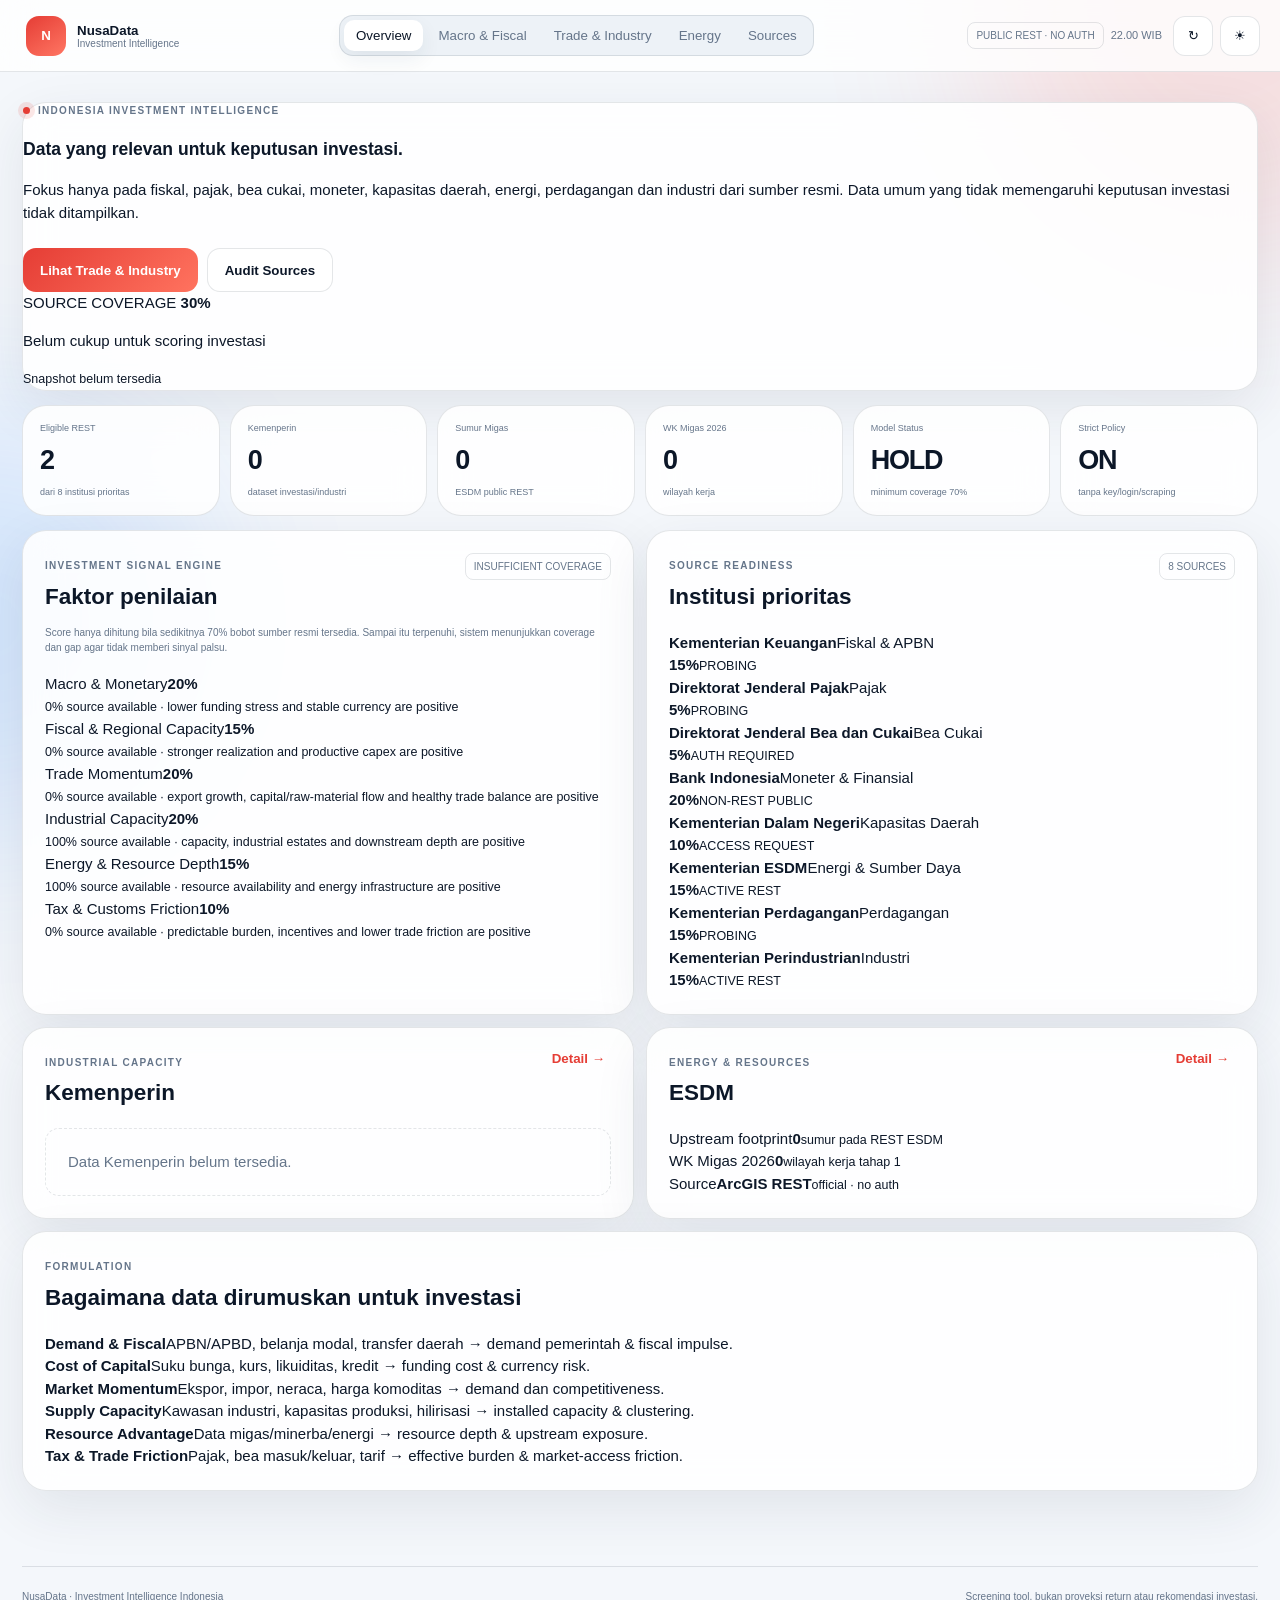
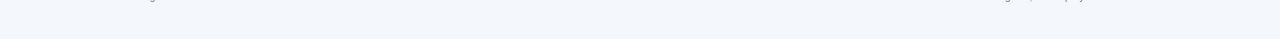
==== commit 9e4d52c4: "feat: add regional capacity to investment macro view" ====
--- a/index.html
+++ b/index.html
@@ -117,6 +117,19 @@
           <article><strong>Regional Capacity</strong><p>PAD, APBD, implementasi daerah, struktur ekonomi dan kapasitas fiskal.</p></article>
         </div>
       </section>
+
+      <section class="panel section-panel">
+        <div class="section-head">
+          <div><span class="kicker">REGIONAL CAPACITY · VERIFIED PUBLIC REST</span><h2>Coverage Provinsi</h2></div>
+          <span class="status-chip">NO AUTH</span>
+        </div>
+        <p class="panel-description">Lapisan regional untuk membaca kesiapan data fiskal/ekonomi daerah. Coverage ini adalah data-source readiness, bukan ranking investasi.</p>
+        <div class="regional-investment-kpis">
+          <div><span>Provinsi verified</span><strong id="regionalProvinceCount">—</strong><small>dari 38 provinsi</small></div>
+          <div><span>Total dataset</span><strong id="regionalDatasetTotal">—</strong><small>katalog provinsi verified</small></div>
+        </div>
+        <div id="regionalInvestmentGrid" class="regional-coverage-grid"></div>
+      </section>
     </section>
 
     <section class="view" data-view="trade">
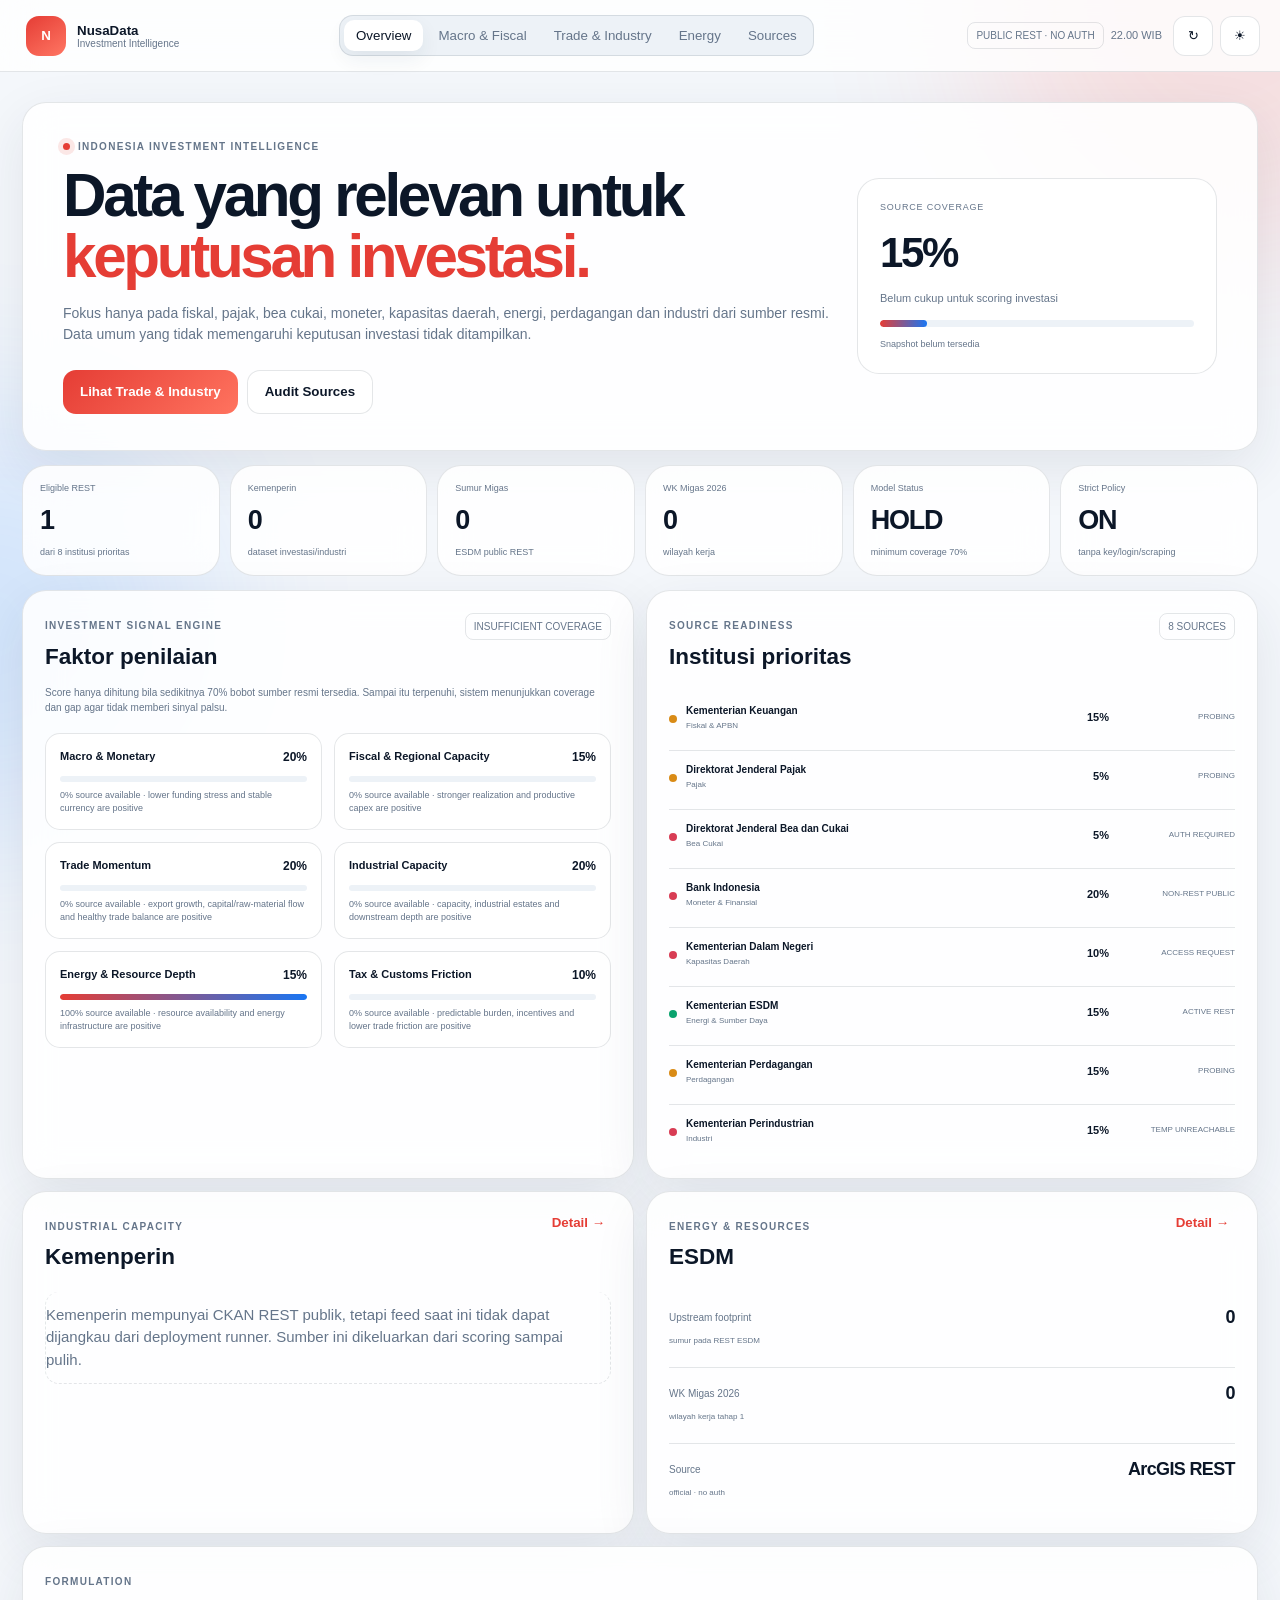
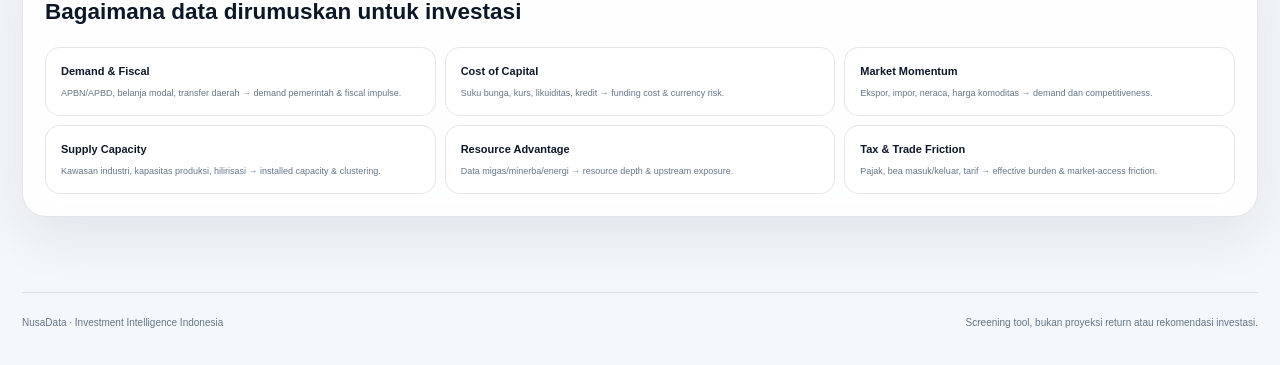
==== commit 9bebb44e: "fix: remove broad regional coverage from investment UI" ====
--- a/index.html
+++ b/index.html
@@ -118,25 +118,13 @@
         </div>
       </section>
 
-      <section class="panel section-panel">
-        <div class="section-head">
-          <div><span class="kicker">REGIONAL CAPACITY · VERIFIED PUBLIC REST</span><h2>Coverage Provinsi</h2></div>
-          <span class="status-chip">NO AUTH</span>
-        </div>
-        <p class="panel-description">Lapisan regional untuk membaca kesiapan data fiskal/ekonomi daerah. Coverage ini adalah data-source readiness, bukan ranking investasi.</p>
-        <div class="regional-investment-kpis">
-          <div><span>Provinsi verified</span><strong id="regionalProvinceCount">—</strong><small>dari 38 provinsi</small></div>
-          <div><span>Total dataset</span><strong id="regionalDatasetTotal">—</strong><small>katalog provinsi verified</small></div>
-        </div>
-        <div id="regionalInvestmentGrid" class="regional-coverage-grid"></div>
-      </section>
     </section>
 
     <section class="view" data-view="trade">
       <div class="page-heading"><div><span class="eyebrow"><i></i> TRADE · CUSTOMS · INDUSTRY</span><h1>Trade & Industry</h1><p>Kemendag, Bea Cukai, dan Kemenperin untuk membaca demand, market access, kapasitas industri dan hilirisasi.</p></div></div>
       <div id="tradeInstitutions" class="investment-source-grid"></div>
       <section class="panel section-panel">
-        <div class="section-head"><div><span class="kicker">KEMENPERIN · PUBLIC CKAN REST</span><h2>Industrial Opportunity Data</h2></div><span class="status-chip">ACTIVE</span></div>
+        <div class="section-head"><div><span class="kicker">KEMENPERIN · PUBLIC CKAN REST</span><h2>Industrial Opportunity Data</h2></div><span class="status-chip">REST DOCUMENTED</span></div>
         <div id="industrialThemes" class="industrial-theme-grid"></div>
         <div id="industrialFeed" class="dashboard-feed"></div>
       </section>
--- a/styles.css
+++ b/styles.css
@@ -283,3 +283,175 @@
 @media(max-width:1100px){.dashboard-regions{grid-template-columns:repeat(3,1fr)}}
 @media(max-width:720px){.regional-dashboard-kpis{grid-template-columns:1fr 1fr}.dashboard-regions{grid-template-columns:repeat(2,1fr)}}
 @media(max-width:430px){.regional-dashboard-kpis,.dashboard-regions{grid-template-columns:1fr}}
+
+
+/* Investment Intelligence UI */
+.investment-app .app-shell{max-width:1440px}
+.investment-hero{display:grid;grid-template-columns:minmax(0,1fr) 330px;gap:28px;align-items:center;padding:36px 38px;overflow:hidden}
+.investment-hero h1{font-size:clamp(38px,4.8vw,68px);line-height:1.01;letter-spacing:-.055em;margin:12px 0 15px;max-width:900px}
+.investment-hero h1 span{color:var(--primary)}
+.investment-hero p{max-width:850px;color:var(--muted);font-size:14px;line-height:1.55}
+.investment-status-card{border:1px solid var(--line);background:var(--solid);border-radius:22px;padding:22px}
+.investment-status-card>span,.investment-status-card>small{display:block;color:var(--muted);font-size:9px;text-transform:uppercase;letter-spacing:.08em}
+.investment-status-card>strong{display:block;font-size:46px;letter-spacing:-.055em;margin:8px 0 2px}
+.investment-status-card>p{font-size:11px;margin:0 0 13px}
+.coverage-meter,.factor-meter{height:7px;background:var(--soft);border-radius:999px;overflow:hidden}
+.coverage-meter i,.factor-meter i{display:block;height:100%;border-radius:inherit;background:linear-gradient(90deg,var(--primary),var(--accent))}
+.investment-status-card>small{margin-top:10px;text-transform:none;letter-spacing:0}
+
+.investment-kpis{grid-template-columns:repeat(6,1fr)}
+.investment-factor-grid{display:grid;grid-template-columns:repeat(2,1fr);gap:9px}
+.investment-factor{border:1px solid var(--line);border-radius:15px;background:var(--solid);padding:14px}
+.investment-factor>div:first-child{display:flex;justify-content:space-between;gap:10px;margin-bottom:9px}
+.investment-factor span{font-size:10px;font-weight:800}
+.investment-factor strong{font-size:11px}
+.investment-factor small{display:block;color:var(--muted);font-size:8px;margin-top:7px}
+
+.source-readiness-list{display:grid;gap:7px}
+.source-readiness-row{display:grid;grid-template-columns:minmax(0,1fr) auto auto;gap:12px;align-items:center;padding:10px 0;border-top:1px solid var(--line)}
+.source-readiness-row:first-child{border-top:0}
+.source-readiness-row>div{display:grid;grid-template-columns:8px minmax(0,1fr);column-gap:8px}
+.source-readiness-row i{width:7px;height:7px;border-radius:50%;margin-top:3px;background:var(--muted)}
+.source-readiness-row i.ready{background:var(--ok)}.source-readiness-row i.probing{background:var(--warn)}.source-readiness-row i.blocked{background:var(--danger)}
+.source-readiness-row strong{font-size:10px}.source-readiness-row span{grid-column:2;color:var(--muted);font-size:8px}
+.source-readiness-row>b{font-size:11px}.source-readiness-row>small{font-size:8px;color:var(--muted);text-align:right}
+
+.investment-highlight-list{display:grid;gap:8px}
+.investment-highlight-list>div{display:grid;grid-template-columns:1fr auto;gap:10px;align-items:center;border-top:1px solid var(--line);padding-top:9px}
+.investment-highlight-list>div:first-child{border-top:0}
+.investment-highlight-list span,.investment-highlight-list small{color:var(--muted);font-size:9px}
+.investment-highlight-list strong{font-size:15px}
+.investment-highlight-list small{grid-column:1/-1}
+
+.formula-grid{display:grid;grid-template-columns:repeat(3,1fr);gap:9px}
+.formula-grid article,.target-grid article{border:1px solid var(--line);background:var(--solid);border-radius:15px;padding:15px}
+.formula-grid b,.formula-grid span,.target-grid strong,.target-grid p{display:block}
+.formula-grid b,.target-grid strong{font-size:11px}
+.formula-grid span,.target-grid p{font-size:9px;color:var(--muted);line-height:1.45;margin-top:6px}
+.target-grid{display:grid;grid-template-columns:repeat(4,1fr);gap:9px}
+
+.investment-source-grid,.source-matrix{display:grid;grid-template-columns:repeat(2,1fr);gap:10px;margin-bottom:14px}
+.investment-source-card{border:1px solid var(--line);border-radius:17px;background:var(--panel);padding:17px;box-shadow:var(--shadow)}
+.investment-source-head{display:flex;justify-content:space-between;gap:10px}
+.investment-source-head span,.investment-source-head b{font-size:8px;text-transform:uppercase;letter-spacing:.06em}
+.investment-source-head span{color:var(--muted)}
+.investment-source-card.ready .investment-source-head b{color:var(--ok)}
+.investment-source-card.probing .investment-source-head b{color:var(--warn)}
+.investment-source-card.blocked .investment-source-head b{color:var(--danger)}
+.investment-source-card h3{font-size:16px;margin:12px 0 7px}
+.investment-source-card p{font-size:10px;color:var(--muted);line-height:1.5}
+.investment-source-card small{display:block;font-size:8px;color:var(--muted);margin:10px 0}
+.investment-source-card>a{font-size:9px;color:var(--accent);text-decoration:none;font-weight:800}
+.source-targets{display:flex;flex-wrap:wrap;gap:5px;margin-top:10px}
+.source-targets span{font-size:8px;color:var(--muted);background:var(--soft);border:1px solid var(--line);border-radius:7px;padding:4px 6px}
+
+.industrial-theme-grid{display:grid;grid-template-columns:repeat(5,1fr);gap:8px;margin-bottom:18px}
+.industrial-theme-card{border:1px solid var(--line);background:var(--solid);border-radius:15px;padding:14px}
+.industrial-theme-card span,.industrial-theme-card strong,.industrial-theme-card small{display:block}
+.industrial-theme-card span{font-size:9px;color:var(--muted)}
+.industrial-theme-card strong{font-size:25px;letter-spacing:-.04em;margin:5px 0}
+.industrial-theme-card small{font-size:8px;color:var(--muted)}
+
+.investment-detail-list{display:grid;gap:7px}
+.investment-detail-row{display:flex;flex-wrap:wrap;gap:7px;border:1px solid var(--line);background:var(--solid);border-radius:13px;padding:12px}
+.investment-detail-row span{display:flex;gap:5px;font-size:9px;color:var(--muted)}
+.investment-detail-row span b{color:var(--text);font-weight:800;text-transform:capitalize}
+.policy-copy{display:grid;gap:10px}.policy-copy p{margin:0;color:var(--muted);font-size:11px;line-height:1.55}
+
+.regional-investment-kpis{display:grid;grid-template-columns:repeat(2,minmax(0,240px));gap:8px;margin:4px 0 15px}
+.regional-investment-kpis>div{border:1px solid var(--line);background:var(--soft);border-radius:15px;padding:14px}
+.regional-investment-kpis span,.regional-investment-kpis small{display:block;color:var(--muted);font-size:9px}
+.regional-investment-kpis strong{display:block;font-size:26px;letter-spacing:-.04em;margin:5px 0}
+.regional-coverage-card>a{display:inline-block;margin-top:10px;color:var(--accent);font-size:9px;font-weight:800;text-decoration:none}
+
+@media(max-width:1100px){
+  .investment-kpis{grid-template-columns:repeat(3,1fr)}
+  .industrial-theme-grid{grid-template-columns:repeat(3,1fr)}
+  .target-grid{grid-template-columns:repeat(2,1fr)}
+}
+@media(max-width:850px){
+  .investment-hero{grid-template-columns:1fr;padding:27px}
+  .investment-status-card{max-width:430px}
+  .investment-source-grid,.source-matrix{grid-template-columns:1fr}
+  .formula-grid{grid-template-columns:repeat(2,1fr)}
+}
+@media(max-width:620px){
+  .investment-hero{padding:21px 18px}.investment-hero h1{font-size:38px}
+  .investment-kpis{grid-template-columns:repeat(2,1fr)}
+  .investment-factor-grid,.target-grid,.formula-grid{grid-template-columns:1fr}
+  .industrial-theme-grid{grid-template-columns:repeat(2,1fr)}
+  .regional-investment-kpis{grid-template-columns:1fr 1fr}
+}
+@media(max-width:420px){
+  .industrial-theme-grid,.regional-investment-kpis{grid-template-columns:1fr}
+  .source-readiness-row{grid-template-columns:minmax(0,1fr) auto}
+  .source-readiness-row>small{grid-column:1/-1;text-align:left}
+}
+
+
+/* Investment Intelligence */
+.investment-app .app-shell{max-width:1440px}
+.investment-hero{display:grid;grid-template-columns:minmax(0,1fr) 360px;gap:28px;align-items:center;padding:36px 40px;margin-bottom:14px}
+.investment-hero h1{font-size:clamp(38px,4.7vw,68px);line-height:1.01;letter-spacing:-.055em;margin:12px 0 15px;max-width:920px}
+.investment-hero h1 span{color:var(--primary)}
+.investment-hero p{max-width:880px;color:var(--muted);font-size:14px;line-height:1.55}
+.investment-status-card{background:var(--solid);border:1px solid var(--line);border-radius:22px;padding:22px}
+.investment-status-card>span{font-size:9px;color:var(--muted);letter-spacing:.09em}
+.investment-status-card>strong{display:block;font-size:42px;letter-spacing:-.055em;margin:6px 0}
+.investment-status-card p{font-size:11px;margin:0 0 13px}
+.investment-status-card small{display:block;color:var(--muted);font-size:9px;margin-top:11px}
+.coverage-meter,.factor-meter{height:7px;background:var(--soft);border-radius:99px;overflow:hidden}
+.coverage-meter i,.factor-meter i{display:block;height:100%;background:linear-gradient(90deg,var(--primary),var(--accent));border-radius:inherit}
+.investment-kpis{grid-template-columns:repeat(6,1fr)}
+.investment-factor-grid{display:grid;gap:12px}
+.investment-factor{border:1px solid var(--line);border-radius:15px;padding:14px;background:var(--solid)}
+.investment-factor>div:first-child{display:flex;justify-content:space-between;gap:12px}
+.investment-factor span{font-size:11px;font-weight:800}
+.investment-factor strong{font-size:12px}
+.investment-factor small{display:block;color:var(--muted);font-size:9px;line-height:1.45;margin-top:7px}
+.factor-meter{margin-top:10px;height:6px}
+.source-readiness-list{display:grid}
+.source-readiness-row{display:grid;grid-template-columns:minmax(0,1fr) 46px 116px;gap:10px;align-items:center;border-top:1px solid var(--line);padding:11px 0}
+.source-readiness-row:first-child{border-top:0}
+.source-readiness-row>div{display:grid;grid-template-columns:9px 1fr;gap:2px 8px;align-items:center;min-width:0}
+.source-readiness-row i{width:8px;height:8px;border-radius:50%;grid-row:1/3}
+.source-readiness-row i.ready{background:var(--ok)}.source-readiness-row i.probing{background:var(--warn)}.source-readiness-row i.blocked{background:var(--danger)}
+.source-readiness-row strong{font-size:10px}.source-readiness-row span{font-size:8px;color:var(--muted)}
+.source-readiness-row>b{font-size:11px;text-align:right}.source-readiness-row>small{font-size:8px;color:var(--muted);text-align:right}
+.investment-highlight-list{display:grid}
+.investment-highlight-list>div{display:grid;grid-template-columns:1fr auto;gap:4px 12px;padding:12px 0;border-top:1px solid var(--line)}
+.investment-highlight-list>div:first-child{border-top:0}
+.investment-highlight-list span{font-size:10px;color:var(--muted)}
+.investment-highlight-list strong{font-size:18px;letter-spacing:-.035em}
+.investment-highlight-list small{grid-column:1/-1;font-size:8px;color:var(--muted)}
+.formula-panel{margin-top:12px}
+.formula-grid{display:grid;grid-template-columns:repeat(3,1fr);gap:9px}
+.formula-grid article,.target-grid article{border:1px solid var(--line);background:var(--solid);border-radius:15px;padding:15px}
+.formula-grid b,.target-grid strong{display:block;font-size:11px;margin-bottom:7px}
+.formula-grid span,.target-grid p{font-size:9px;line-height:1.5;color:var(--muted);margin:0}
+.investment-source-grid,.source-matrix{display:grid;grid-template-columns:repeat(2,1fr);gap:10px;margin-bottom:12px}
+.source-matrix{grid-template-columns:repeat(3,1fr)}
+.investment-source-card{border:1px solid var(--line);background:var(--solid);border-radius:18px;padding:18px;position:relative;overflow:hidden}
+.investment-source-card:before{content:"";position:absolute;left:0;top:0;bottom:0;width:3px;background:var(--muted)}
+.investment-source-card.ready:before{background:var(--ok)}.investment-source-card.probing:before{background:var(--warn)}.investment-source-card.blocked:before{background:var(--danger)}
+.investment-source-head{display:flex;justify-content:space-between;gap:12px}
+.investment-source-head span{font-size:9px;color:var(--muted);text-transform:uppercase;letter-spacing:.06em}
+.investment-source-head b{font-size:8px}
+.investment-source-card h3{font-size:16px;margin:11px 0 7px}
+.investment-source-card p{font-size:10px;color:var(--muted);line-height:1.5;min-height:30px}
+.investment-source-card>small{display:block;font-size:8px;color:var(--muted);line-height:1.45;margin:10px 0}
+.investment-source-card>a{font-size:9px;color:var(--accent);text-decoration:none;font-weight:800}
+.source-targets{display:flex;flex-wrap:wrap;gap:5px;margin:10px 0}
+.source-targets span{font-size:8px;background:var(--soft);border:1px solid var(--line);border-radius:7px;padding:4px 6px;color:var(--muted)}
+.target-grid{display:grid;grid-template-columns:repeat(4,1fr);gap:9px}
+.industrial-theme-grid{display:grid;grid-template-columns:repeat(5,1fr);gap:8px;margin-bottom:20px}
+.industrial-theme-card{border:1px solid var(--line);background:var(--solid);border-radius:15px;padding:14px}
+.industrial-theme-card span,.industrial-theme-card small{display:block}.industrial-theme-card span{font-size:9px;color:var(--muted)}.industrial-theme-card strong{display:block;font-size:24px;margin:5px 0}.industrial-theme-card small{font-size:8px;color:var(--muted)}
+.investment-detail-list{display:grid;gap:8px}
+.investment-detail-row{display:grid;grid-template-columns:repeat(auto-fit,minmax(130px,1fr));gap:8px;border:1px solid var(--line);background:var(--solid);border-radius:14px;padding:12px}
+.investment-detail-row span{font-size:9px;color:var(--muted);overflow-wrap:anywhere}.investment-detail-row b{display:block;font-size:8px;text-transform:uppercase;margin-bottom:3px;color:var(--text)}
+.policy-copy{display:grid;grid-template-columns:1fr 1fr;gap:12px}.policy-copy p{background:var(--solid);border:1px solid var(--line);border-radius:14px;padding:14px;font-size:10px;color:var(--muted);line-height:1.5}
+@media(max-width:1180px){.investment-kpis{grid-template-columns:repeat(3,1fr)}.source-matrix{grid-template-columns:repeat(2,1fr)}.industrial-theme-grid{grid-template-columns:repeat(3,1fr)}}
+@media(max-width:900px){.investment-hero{grid-template-columns:1fr;padding:28px}.investment-status-card{max-width:460px}.investment-source-grid,.source-matrix{grid-template-columns:1fr}.formula-grid,.target-grid{grid-template-columns:repeat(2,1fr)}}
+@media(max-width:720px){.investment-hero{padding:22px 19px}.investment-hero h1{font-size:38px}.investment-kpis{grid-template-columns:repeat(2,1fr)}.formula-grid,.target-grid{grid-template-columns:1fr}.industrial-theme-grid{grid-template-columns:repeat(2,1fr)}.source-readiness-row{grid-template-columns:minmax(0,1fr) 38px 86px}}
+@media(max-width:430px){.industrial-theme-grid{grid-template-columns:1fr}.investment-kpis{grid-template-columns:1fr 1fr}.investment-status-card>strong{font-size:34px}.policy-copy{grid-template-columns:1fr}}
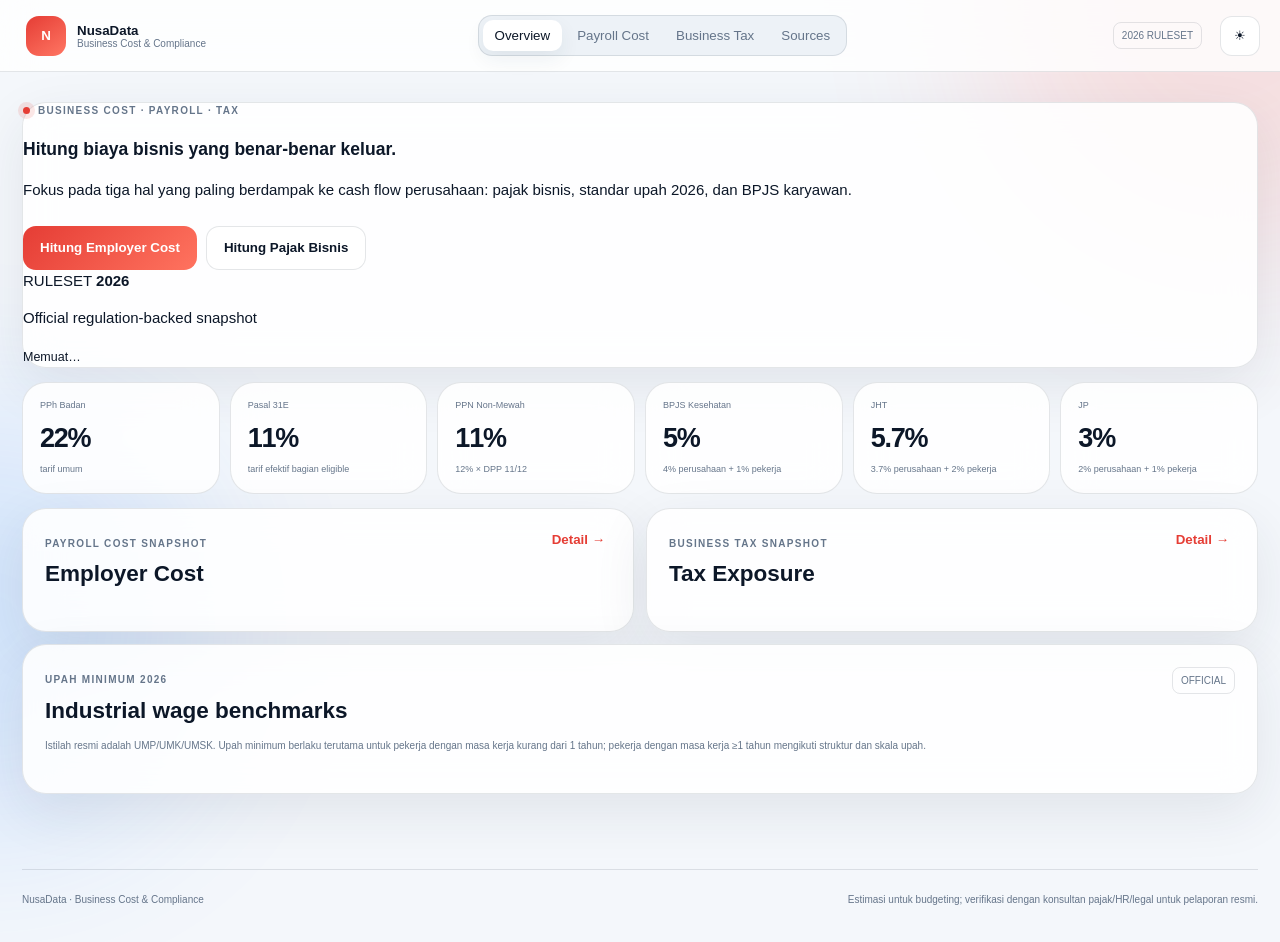
==== commit c13e9531: "refactor: focus dashboard on tax wages and BPJS" ====
--- a/index.html
+++ b/index.html
@@ -4,168 +4,203 @@
   <meta charset="utf-8">
   <meta name="viewport" content="width=device-width,initial-scale=1,viewport-fit=cover">
   <meta name="theme-color" content="#0d1728">
-  <meta name="description" content="NusaData Investment Intelligence — data fiskal, moneter, perdagangan, industri dan energi dari sumber resmi Indonesia.">
-  <title>NusaData — Investment Intelligence Indonesia</title>
+  <meta name="description" content="NusaData Business Cost & Compliance — kalkulator pajak bisnis, UMP/UMK/UMSK, BPJS, dan employer cost Indonesia.">
+  <title>NusaData — Business Cost & Compliance</title>
   <link rel="manifest" href="./manifest.webmanifest">
   <link rel="icon" href="./assets/icon.svg" type="image/svg+xml">
   <link rel="stylesheet" href="./styles.css">
 </head>
-<body class="investment-app">
+<body class="business-app">
   <div class="ambient ambient-a"></div><div class="ambient ambient-b"></div>
 
   <header class="topbar">
     <button class="brand plain-button" data-route="overview" aria-label="NusaData">
       <span class="brand-mark">N</span>
-      <span><strong>NusaData</strong><small>Investment Intelligence</small></span>
+      <span><strong>NusaData</strong><small>Business Cost & Compliance</small></span>
     </button>
-    <nav class="desktop-nav" aria-label="Navigasi utama">
+    <nav class="desktop-nav">
       <button class="nav-item active" data-route="overview">Overview</button>
-      <button class="nav-item" data-route="macro">Macro & Fiscal</button>
-      <button class="nav-item" data-route="trade">Trade & Industry</button>
-      <button class="nav-item" data-route="energy">Energy</button>
+      <button class="nav-item" data-route="payroll">Payroll Cost</button>
+      <button class="nav-item" data-route="tax">Business Tax</button>
       <button class="nav-item" data-route="sources">Sources</button>
     </nav>
     <div class="header-actions">
-      <span class="status-chip">PUBLIC REST · NO AUTH</span>
+      <span class="status-chip">2026 RULESET</span>
       <span id="liveClock" class="live-clock"></span>
-      <button id="refreshAll" class="icon-button" aria-label="Muat ulang">↻</button>
       <button id="themeToggle" class="icon-button" aria-label="Ubah tema"><span class="sun">☀</span><span class="moon">☾</span></button>
     </div>
   </header>
 
   <main class="app-shell">
     <section class="view active" data-view="overview">
-      <section class="panel investment-hero">
+      <section class="panel business-hero">
         <div>
-          <span class="eyebrow"><i></i> INDONESIA INVESTMENT INTELLIGENCE</span>
-          <h1>Data yang relevan untuk <span>keputusan investasi.</span></h1>
-          <p>Fokus hanya pada fiskal, pajak, bea cukai, moneter, kapasitas daerah, energi, perdagangan dan industri dari sumber resmi. Data umum yang tidak memengaruhi keputusan investasi tidak ditampilkan.</p>
+          <span class="eyebrow"><i></i> BUSINESS COST · PAYROLL · TAX</span>
+          <h1>Hitung biaya bisnis yang <span>benar-benar keluar.</span></h1>
+          <p>Fokus pada tiga hal yang paling berdampak ke cash flow perusahaan: pajak bisnis, standar upah 2026, dan BPJS karyawan.</p>
           <div class="hero-actions">
-            <button class="button primary" data-route="trade">Lihat Trade & Industry</button>
-            <button class="button secondary" data-route="sources">Audit Sources</button>
+            <button class="button primary" data-route="payroll">Hitung Employer Cost</button>
+            <button class="button secondary" data-route="tax">Hitung Pajak Bisnis</button>
           </div>
         </div>
-        <div class="investment-status-card">
-          <span>SOURCE COVERAGE</span>
-          <strong id="coveragePercent">—</strong>
-          <p id="coverageLabel">Menghitung eligibility sumber…</p>
-          <div class="coverage-meter"><i id="coverageMeter"></i></div>
-          <small id="snapshotTime">Snapshot belum tersedia</small>
+        <div class="ruleset-card">
+          <span>RULESET</span>
+          <strong>2026</strong>
+          <p>Official regulation-backed snapshot</p>
+          <small id="rulesUpdated">Memuat…</small>
         </div>
       </section>
 
-      <section class="dashboard-kpis investment-kpis">
-        <article class="panel metric-card"><span>Eligible REST</span><strong id="eligibleSources">—</strong><small>dari 8 institusi prioritas</small></article>
-        <article class="panel metric-card"><span>Kemenperin</span><strong id="industryDatasetCount">—</strong><small>dataset investasi/industri</small></article>
-        <article class="panel metric-card"><span>Sumur Migas</span><strong id="wellCount">—</strong><small>ESDM public REST</small></article>
-        <article class="panel metric-card"><span>WK Migas 2026</span><strong id="workingAreaCount">—</strong><small>wilayah kerja</small></article>
-        <article class="panel metric-card"><span>Model Status</span><strong id="modelStatus">—</strong><small>minimum coverage 70%</small></article>
-        <article class="panel metric-card"><span>Strict Policy</span><strong>ON</strong><small>tanpa key/login/scraping</small></article>
-      </section>
-
-      <section class="dashboard-analysis-grid">
-        <article class="panel dashboard-panel">
-          <div class="section-head">
-            <div><span class="kicker">INVESTMENT SIGNAL ENGINE</span><h2>Faktor penilaian</h2></div>
-            <span id="scoreBadge" class="status-chip">NO SCORE YET</span>
-          </div>
-          <p class="panel-description">Score hanya dihitung bila sedikitnya 70% bobot sumber resmi tersedia. Sampai itu terpenuhi, sistem menunjukkan coverage dan gap agar tidak memberi sinyal palsu.</p>
-          <div id="factorGrid" class="investment-factor-grid"></div>
-        </article>
-        <article class="panel dashboard-panel">
-          <div class="section-head">
-            <div><span class="kicker">SOURCE READINESS</span><h2>Institusi prioritas</h2></div>
-            <span class="status-chip">8 SOURCES</span>
-          </div>
-          <div id="sourceCoverage" class="source-readiness-list"></div>
-        </article>
+      <section class="dashboard-kpis business-kpis">
+        <article class="panel metric-card"><span>PPh Badan</span><strong>22%</strong><small>tarif umum</small></article>
+        <article class="panel metric-card"><span>Pasal 31E</span><strong>11%</strong><small>tarif efektif bagian eligible</small></article>
+        <article class="panel metric-card"><span>PPN Non-Mewah</span><strong>11%</strong><small>12% × DPP 11/12</small></article>
+        <article class="panel metric-card"><span>BPJS Kesehatan</span><strong>5%</strong><small>4% perusahaan + 1% pekerja</small></article>
+        <article class="panel metric-card"><span>JHT</span><strong>5.7%</strong><small>3.7% perusahaan + 2% pekerja</small></article>
+        <article class="panel metric-card"><span>JP</span><strong>3%</strong><small>2% perusahaan + 1% pekerja</small></article>
       </section>
 
       <section class="dashboard-two-column">
         <article class="panel dashboard-panel">
-          <div class="section-head"><div><span class="kicker">INDUSTRIAL CAPACITY</span><h2>Kemenperin</h2></div><button class="text-button" data-route="trade">Detail →</button></div>
-          <div id="industryHighlights" class="investment-highlight-list"></div>
+          <div class="section-head"><div><span class="kicker">PAYROLL COST SNAPSHOT</span><h2>Employer Cost</h2></div><button class="text-button" data-route="payroll">Detail →</button></div>
+          <div id="overviewPayroll" class="overview-cost-grid"></div>
         </article>
         <article class="panel dashboard-panel">
-          <div class="section-head"><div><span class="kicker">ENERGY & RESOURCES</span><h2>ESDM</h2></div><button class="text-button" data-route="energy">Detail →</button></div>
-          <div id="energyHighlights" class="investment-highlight-list"></div>
-        </article>
-      </section>
-
-      <section class="panel dashboard-panel formula-panel">
-        <div class="section-head"><div><span class="kicker">FORMULATION</span><h2>Bagaimana data dirumuskan untuk investasi</h2></div></div>
-        <div class="formula-grid">
-          <article><b>Demand & Fiscal</b><span>APBN/APBD, belanja modal, transfer daerah → demand pemerintah & fiscal impulse.</span></article>
-          <article><b>Cost of Capital</b><span>Suku bunga, kurs, likuiditas, kredit → funding cost & currency risk.</span></article>
-          <article><b>Market Momentum</b><span>Ekspor, impor, neraca, harga komoditas → demand dan competitiveness.</span></article>
-          <article><b>Supply Capacity</b><span>Kawasan industri, kapasitas produksi, hilirisasi → installed capacity & clustering.</span></article>
-          <article><b>Resource Advantage</b><span>Data migas/minerba/energi → resource depth & upstream exposure.</span></article>
-          <article><b>Tax & Trade Friction</b><span>Pajak, bea masuk/keluar, tarif → effective burden & market-access friction.</span></article>
+          <div class="section-head"><div><span class="kicker">BUSINESS TAX SNAPSHOT</span><h2>Tax Exposure</h2></div><button class="text-button" data-route="tax">Detail →</button></div>
+          <div id="overviewTax" class="overview-cost-grid"></div>
+        </article>
+      </section>
+
+      <section class="panel dashboard-panel">
+        <div class="section-head"><div><span class="kicker">UPAH MINIMUM 2026</span><h2>Industrial wage benchmarks</h2></div><span class="status-chip">OFFICIAL</span></div>
+        <p class="panel-description">Istilah resmi adalah UMP/UMK/UMSK. Upah minimum berlaku terutama untuk pekerja dengan masa kerja kurang dari 1 tahun; pekerja dengan masa kerja ≥1 tahun mengikuti struktur dan skala upah.</p>
+        <div id="wageBenchmarkGrid" class="wage-benchmark-grid"></div>
+      </section>
+    </section>
+
+    <section class="view" data-view="payroll">
+      <div class="page-heading"><div><span class="eyebrow"><i></i> EMPLOYMENT COST</span><h1>Payroll & BPJS Cost Calculator</h1><p>Hitung biaya riil pemberi kerja dan potongan karyawan berdasarkan upah, jumlah pekerja, wilayah, serta kelas risiko JKK.</p></div></div>
+
+      <section class="calculator-layout">
+        <article class="panel calculator-controls">
+          <div class="section-head"><div><span class="kicker">INPUT</span><h2>Asumsi Payroll</h2></div></div>
+          <label>Wilayah
+            <select id="regionSelect"></select>
+          </label>
+          <label id="sectoralWrap" class="check-row hidden">
+            <input id="useSectoral" type="checkbox"> Gunakan UMSK / upah sektoral
+          </label>
+          <label>Gaji / upah dilaporkan
+            <input id="salaryInput" type="number" min="0" step="1000">
+          </label>
+          <div id="minimumWageHint" class="input-hint"></div>
+          <label>Jumlah karyawan
+            <input id="headcountInput" type="number" min="1" step="1" value="100">
+          </label>
+          <label>Risiko JKK
+            <select id="jkkSelect"></select>
+          </label>
+          <label class="check-row"><input id="includeThr" type="checkbox" checked> Include monthly THR accrual (1/12 upah)</label>
+          <div class="notice-card">PPh 21 belum dimasukkan ke employer cost karena dapat ditanggung pekerja atau di-gross-up perusahaan dan bergantung kategori TER/PTKP.</div>
+        </article>
+
+        <article class="panel calculator-result">
+          <div class="section-head"><div><span class="kicker">RESULT</span><h2>Biaya Perusahaan</h2></div><span id="wageCompliance" class="status-chip">—</span></div>
+          <div class="big-result"><span>Total employer cost / bulan</span><strong id="totalEmployerCost">—</strong><small id="totalEmployerCostPerEmployee">—</small></div>
+          <div id="employerBreakdown" class="breakdown-list"></div>
+        </article>
+      </section>
+
+      <section class="dashboard-two-column">
+        <article class="panel section-panel">
+          <div class="section-head"><div><span class="kicker">EMPLOYER BPJS</span><h2>Ditanggung perusahaan</h2></div></div>
+          <div id="employerBpjsCards" class="rate-card-grid"></div>
+        </article>
+        <article class="panel section-panel">
+          <div class="section-head"><div><span class="kicker">EMPLOYEE DEDUCTIONS</span><h2>Potongan pekerja sebelum PPh 21</h2></div></div>
+          <div class="big-result compact"><span>Estimasi take-home sebelum PPh 21</span><strong id="employeeNetBeforeTax">—</strong></div>
+          <div id="employeeDeductions" class="breakdown-list"></div>
+        </article>
+      </section>
+    </section>
+
+    <section class="view" data-view="tax">
+      <div class="page-heading"><div><span class="eyebrow"><i></i> BUSINESS TAX</span><h1>Business Tax Calculator</h1><p>Estimasi cepat PPh Badan / PPh Final UMKM dan PPN. Hasil digunakan untuk budgeting, bukan pengganti perhitungan SPT resmi.</p></div></div>
+
+      <section class="calculator-layout">
+        <article class="panel calculator-controls">
+          <div class="section-head"><div><span class="kicker">PPh USAHA</span><h2>Income Tax</h2></div></div>
+          <label>Jenis entitas
+            <select id="entitySelect">
+              <option value="standard">PT / CV / Firma / Badan Umum</option>
+              <option value="ptperorangan">Perseroan Perorangan</option>
+              <option value="koperasi">Koperasi eligible PP 20/2026</option>
+            </select>
+          </label>
+          <label>Omzet tahunan
+            <input id="revenueInput" type="number" min="0" step="1000000" value="4800000000">
+          </label>
+          <label>Laba kena pajak tahunan
+            <input id="profitInput" type="number" min="0" step="1000000" value="480000000">
+          </label>
+          <div id="taxRuleHint" class="notice-card"></div>
+        </article>
+
+        <article class="panel calculator-result">
+          <div class="section-head"><div><span class="kicker">ESTIMATE</span><h2>PPh Terutang</h2></div></div>
+          <div class="big-result"><span>Estimasi PPh tahunan</span><strong id="incomeTaxResult">—</strong><small id="incomeTaxMethod">—</small></div>
+          <div class="breakdown-list">
+            <div><span>Effective tax / laba</span><strong id="incomeTaxEffective">—</strong></div>
+            <div><span>Monthly tax reserve</span><strong id="incomeTaxMonthly">—</strong></div>
+          </div>
+        </article>
+      </section>
+
+      <section class="calculator-layout">
+        <article class="panel calculator-controls">
+          <div class="section-head"><div><span class="kicker">PPN</span><h2>VAT Calculator</h2></div></div>
+          <label>Nilai transaksi
+            <input id="vatBaseInput" type="number" min="0" step="100000" value="100000000">
+          </label>
+          <label>Jenis transaksi
+            <select id="vatTypeSelect">
+              <option value="nonluxury">BKP/JKP non-mewah — efektif 11%</option>
+              <option value="luxury">Barang mewah kena PPnBM — 12%</option>
+            </select>
+          </label>
+        </article>
+        <article class="panel calculator-result">
+          <div class="big-result"><span>PPN keluaran</span><strong id="vatResult">—</strong><small id="vatMethod">—</small></div>
+        </article>
+      </section>
+
+      <section class="panel section-panel">
+        <div class="section-head"><div><span class="kicker">WITHHOLDING QUICK REFERENCE</span><h2>Tarif yang sering muncul di transaksi bisnis</h2></div></div>
+        <div id="withholdingGrid" class="rate-card-grid"></div>
+      </section>
+    </section>
+
+    <section class="view" data-view="sources">
+      <div class="page-heading"><div><span class="eyebrow"><i></i> REGULATORY SOURCES</span><h1>Sources & Assumptions</h1><p>Tarif berasal dari regulasi dan publikasi resmi yang berlaku untuk 2026. Upah minimum adalah snapshot keputusan pemerintah daerah.</p></div></div>
+      <div id="sourceList" class="source-matrix"></div>
+      <section class="panel section-panel">
+        <div class="policy-copy">
+          <p><strong>Payroll basis:</strong> BPJS Ketenagakerjaan menggunakan upah bulanan yang mencakup gaji pokok dan tunjangan tetap. JP memiliki ceiling khusus; BPJS Kesehatan PPU memiliki ceiling Rp12 juta.</p>
+          <p><strong>Minimum wage:</strong> UMP/UMK/UMSK bukan salary band untuk seluruh masa kerja. Untuk pekerja ≥1 tahun, perusahaan wajib menggunakan struktur dan skala upah.</p>
         </div>
-      </section>
-    </section>
-
-    <section class="view" data-view="macro">
-      <div class="page-heading"><div><span class="eyebrow"><i></i> MACRO · FISCAL · TAX</span><h1>Macro & Fiscal</h1><p>Kemenkeu, DJP, Bank Indonesia dan Kemendagri. Hanya endpoint machine-readable yang lolos strict public REST yang akan menjadi input model.</p></div></div>
-      <div id="macroInstitutions" class="investment-source-grid"></div>
-      <section class="panel section-panel">
-        <div class="section-head"><div><span class="kicker">DATA TARGET</span><h2>Indikator yang dibutuhkan</h2></div></div>
-        <div class="target-grid">
-          <article><strong>APBN & Public Capex</strong><p>Pendapatan, belanja modal, subsidi, pembiayaan, transfer ke daerah.</p></article>
-          <article><strong>Tax Activity</strong><p>Penerimaan pajak sektoral, PMSE/digital, tax-base momentum dan kurs pajak.</p></article>
-          <article><strong>Monetary Conditions</strong><p>Kurs, policy rate, kredit, likuiditas, sektor korporasi dan pembayaran.</p></article>
-          <article><strong>Regional Capacity</strong><p>PAD, APBD, implementasi daerah, struktur ekonomi dan kapasitas fiskal.</p></article>
-        </div>
-      </section>
-
-    </section>
-
-    <section class="view" data-view="trade">
-      <div class="page-heading"><div><span class="eyebrow"><i></i> TRADE · CUSTOMS · INDUSTRY</span><h1>Trade & Industry</h1><p>Kemendag, Bea Cukai, dan Kemenperin untuk membaca demand, market access, kapasitas industri dan hilirisasi.</p></div></div>
-      <div id="tradeInstitutions" class="investment-source-grid"></div>
-      <section class="panel section-panel">
-        <div class="section-head"><div><span class="kicker">KEMENPERIN · PUBLIC CKAN REST</span><h2>Industrial Opportunity Data</h2></div><span class="status-chip">REST DOCUMENTED</span></div>
-        <div id="industrialThemes" class="industrial-theme-grid"></div>
-        <div id="industrialFeed" class="dashboard-feed"></div>
-      </section>
-    </section>
-
-    <section class="view" data-view="energy">
-      <div class="page-heading"><div><span class="eyebrow"><i></i> ESDM · ENERGY & RESOURCE</span><h1>Energy & Resource</h1><p>Resource depth, wilayah kerja dan data operasional ESDM yang tersedia melalui public ArcGIS REST.</p></div></div>
-      <section class="dashboard-kpis">
-        <article class="panel metric-card"><span>Sumur Migas</span><strong id="energyWellCount">—</strong><small>fitur publik</small></article>
-        <article class="panel metric-card"><span>WK 2026</span><strong id="energyWKCount">—</strong><small>tahap 1</small></article>
-      </section>
-      <section class="panel section-panel">
-        <div class="section-head"><div><span class="kicker">WILAYAH KERJA</span><h2>WK Migas 2026</h2></div></div>
-        <div id="workingAreaList" class="investment-detail-list"></div>
-      </section>
-      <section class="panel section-panel">
-        <div class="section-head"><div><span class="kicker">UPSTREAM SAMPLE</span><h2>Data Sumur</h2></div></div>
-        <div id="wellSampleList" class="investment-detail-list"></div>
-      </section>
-    </section>
-
-    <section class="view" data-view="sources">
-      <div class="page-heading"><div><span class="eyebrow"><i></i> SOURCE GOVERNANCE</span><h1>Investment Data Sources</h1><p>Coverage dan alasan eligibility setiap institusi. Sumber yang memerlukan login/token tidak dipaksakan masuk ke model.</p></div></div>
-      <div id="sourceMatrix" class="source-matrix"></div>
-      <section class="panel section-panel">
-        <div class="section-head"><div><span class="kicker">POLICY</span><h2>Rules</h2></div></div>
-        <div class="policy-copy"><p><strong>Include:</strong> official public REST/JSON, tanpa API key, OAuth, login, cookie, private network, atau scraping HTML.</p><p><strong>Exclude:</strong> CEISA authenticated API, API khusus yang perlu approval, dan sumber web-only sampai endpoint publik yang eligible ditemukan.</p></div>
       </section>
     </section>
   </main>
 
   <nav class="mobile-nav">
     <button class="active" data-route="overview"><span>⌂</span><small>Overview</small></button>
-    <button data-route="macro"><span>◫</span><small>Macro</small></button>
-    <button data-route="trade"><span>↔</span><small>Trade</small></button>
-    <button data-route="energy"><span>◆</span><small>Energy</small></button>
+    <button data-route="payroll"><span>◫</span><small>Payroll</small></button>
+    <button data-route="tax"><span>%</span><small>Tax</small></button>
     <button data-route="sources"><span>◎</span><small>Sources</small></button>
   </nav>
 
   <div id="toast" class="toast" role="status" aria-live="polite"></div>
-  <footer class="footer"><span>NusaData · Investment Intelligence Indonesia</span><span>Screening tool, bukan proyeksi return atau rekomendasi investasi.</span></footer>
+  <footer class="footer"><span>NusaData · Business Cost & Compliance</span><span>Estimasi untuk budgeting; verifikasi dengan konsultan pajak/HR/legal untuk pelaporan resmi.</span></footer>
   <script src="./app.js" defer></script>
 </body>
 </html>
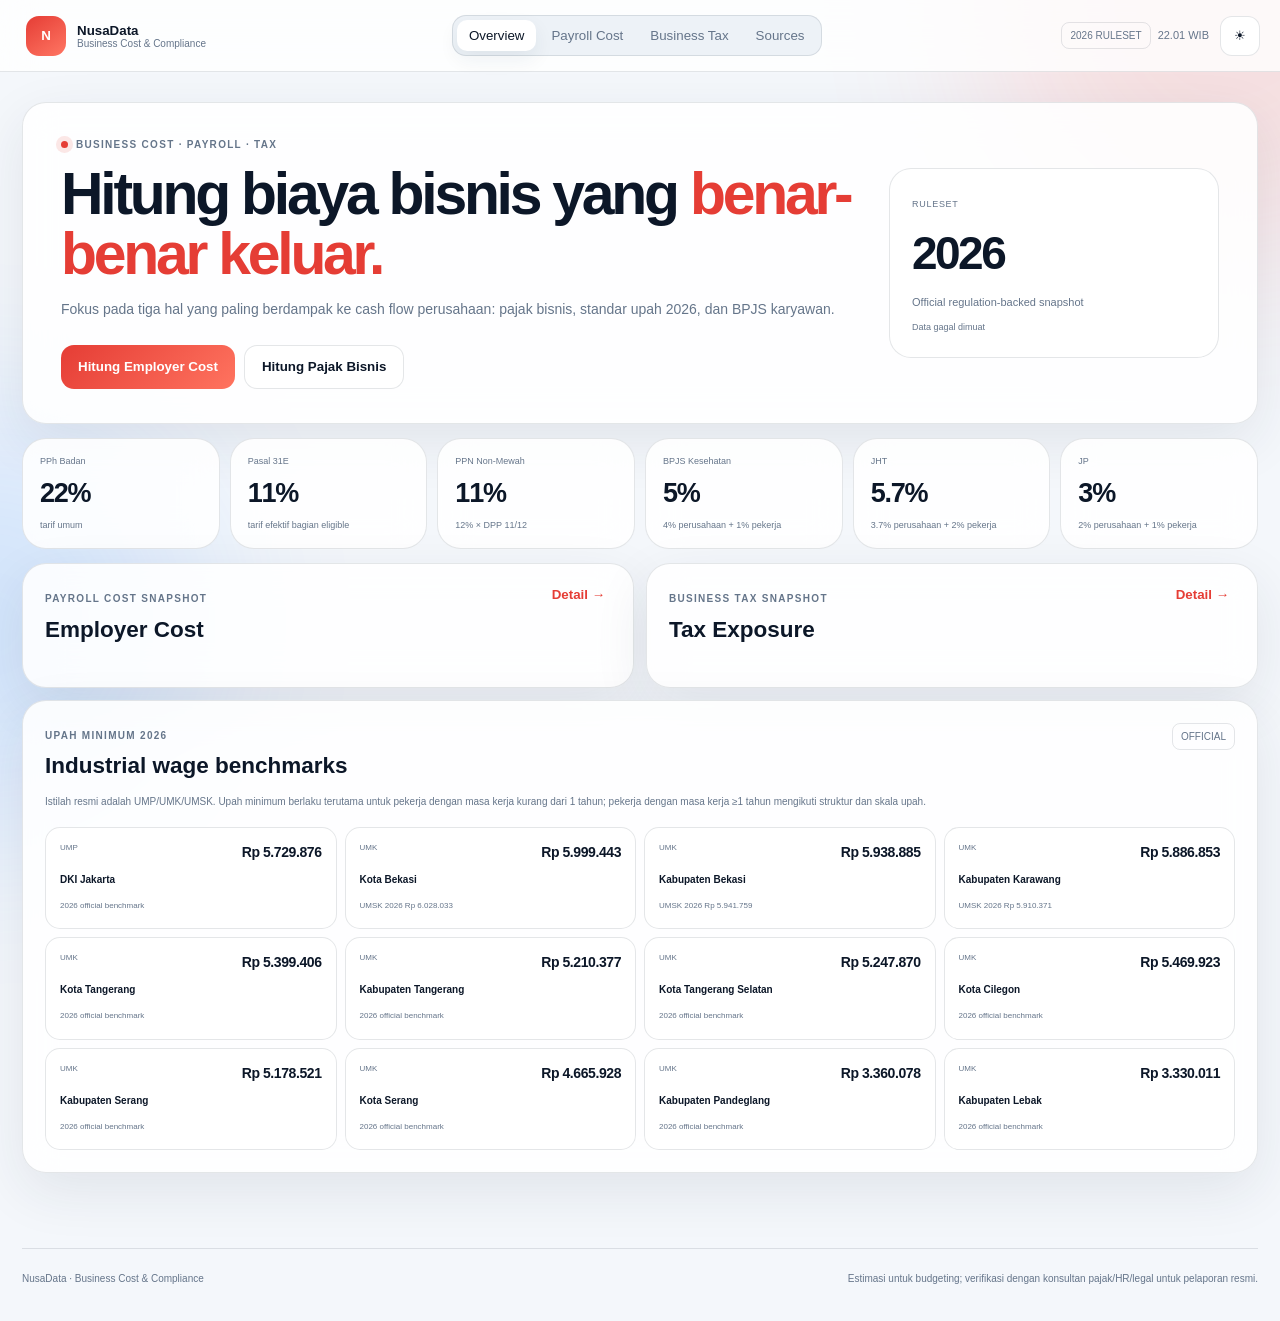
==== commit d66c65e7: "feat: convert payroll calculator into profitability table" ====
--- a/index.html
+++ b/index.html
@@ -79,47 +79,90 @@
     </section>
 
     <section class="view" data-view="payroll">
-      <div class="page-heading"><div><span class="eyebrow"><i></i> EMPLOYMENT COST</span><h1>Payroll & BPJS Cost Calculator</h1><p>Hitung biaya riil pemberi kerja dan potongan karyawan berdasarkan upah, jumlah pekerja, wilayah, serta kelas risiko JKK.</p></div></div>
-
-      <section class="calculator-layout">
-        <article class="panel calculator-controls">
-          <div class="section-head"><div><span class="kicker">INPUT</span><h2>Asumsi Payroll</h2></div></div>
-          <label>Wilayah
+      <div class="page-heading">
+        <div>
+          <span class="eyebrow"><i></i> PROJECT PAYROLL TABLE</span>
+          <h1>Payroll, BPJS & Gross Contribution</h1>
+          <p>Struktur tabel diadaptasi dari financial model: HC × hari kerja × rate tenant / cost worker, lalu ditambah BPJS dan THR untuk mendapatkan total employment cost yang sebenarnya.</p>
+        </div>
+      </div>
+
+      <section class="panel section-panel">
+        <div class="section-head">
+          <div><span class="kicker">ASSUMPTIONS</span><h2>Project Payroll Setup</h2></div>
+          <span class="status-chip">EDITABLE</span>
+        </div>
+        <div class="payroll-table-controls">
+          <label>Wilayah benchmark
             <select id="regionSelect"></select>
           </label>
           <label id="sectoralWrap" class="check-row hidden">
             <input id="useSectoral" type="checkbox"> Gunakan UMSK / upah sektoral
           </label>
-          <label>Gaji / upah dilaporkan
-            <input id="salaryInput" type="number" min="0" step="1000">
-          </label>
-          <div id="minimumWageHint" class="input-hint"></div>
-          <label>Jumlah karyawan
-            <input id="headcountInput" type="number" min="1" step="1" value="100">
+          <label>Minimum wage override
+            <input id="minimumWageOverride" type="number" min="0" step="1000" placeholder="Kosong = ikut wilayah">
+          </label>
+          <label>Hari kerja / bulan
+            <input id="projectWorkdays" type="number" min="1" max="31" step="1" value="22">
           </label>
           <label>Risiko JKK
             <select id="jkkSelect"></select>
           </label>
-          <label class="check-row"><input id="includeThr" type="checkbox" checked> Include monthly THR accrual (1/12 upah)</label>
-          <div class="notice-card">PPh 21 belum dimasukkan ke employer cost karena dapat ditanggung pekerja atau di-gross-up perusahaan dan bergantung kategori TER/PTKP.</div>
-        </article>
-
-        <article class="panel calculator-result">
-          <div class="section-head"><div><span class="kicker">RESULT</span><h2>Biaya Perusahaan</h2></div><span id="wageCompliance" class="status-chip">—</span></div>
-          <div class="big-result"><span>Total employer cost / bulan</span><strong id="totalEmployerCost">—</strong><small id="totalEmployerCostPerEmployee">—</small></div>
-          <div id="employerBreakdown" class="breakdown-list"></div>
-        </article>
+          <label class="check-row">
+            <input id="includeThr" type="checkbox" checked> Include THR accrual 1/12
+          </label>
+        </div>
+        <div id="minimumWageHint" class="input-hint"></div>
+      </section>
+
+      <section class="panel section-panel payroll-table-panel">
+        <div class="section-head">
+          <div><span class="kicker">MANPOWER PROFITABILITY</span><h2>Perhitungan per posisi</h2></div>
+          <button id="resetPayrollTable" class="text-button">Reset model</button>
+        </div>
+        <div class="table-scroll">
+          <table class="business-calc-table" id="payrollTable">
+            <thead>
+              <tr>
+                <th>Posisi</th>
+                <th>HC</th>
+                <th>Hari</th>
+                <th>Rate Tenant / Hari</th>
+                <th>Cost Worker / Hari</th>
+                <th>Revenue / Bulan</th>
+                <th>Gaji / Bulan / Orang</th>
+                <th>Minimum Wage</th>
+                <th>Status</th>
+                <th>BPJS Employer</th>
+                <th>THR Accrual</th>
+                <th>Total Employment Cost</th>
+                <th>Gross Contribution</th>
+                <th>Margin</th>
+              </tr>
+            </thead>
+            <tbody id="payrollTableBody"></tbody>
+            <tfoot id="payrollTableFoot"></tfoot>
+          </table>
+        </div>
+      </section>
+
+      <section class="dashboard-kpis payroll-summary-kpis">
+        <article class="panel metric-card"><span>Total HC</span><strong id="tableTotalHC">—</strong><small>billable manpower</small></article>
+        <article class="panel metric-card"><span>Revenue</span><strong id="tableRevenue">—</strong><small>per bulan</small></article>
+        <article class="panel metric-card"><span>Base Wage Cost</span><strong id="tableBaseWage">—</strong><small>sebelum burden</small></article>
+        <article class="panel metric-card"><span>BPJS Employer</span><strong id="tableBpjsEmployer">—</strong><small>per bulan</small></article>
+        <article class="panel metric-card"><span>Total Employment Cost</span><strong id="tableEmploymentCost">—</strong><small>incl. THR accrual</small></article>
+        <article class="panel metric-card"><span>Gross Contribution</span><strong id="tableGrossContribution">—</strong><small id="tableGrossMargin">—</small></article>
       </section>
 
       <section class="dashboard-two-column">
         <article class="panel section-panel">
-          <div class="section-head"><div><span class="kicker">EMPLOYER BPJS</span><h2>Ditanggung perusahaan</h2></div></div>
+          <div class="section-head"><div><span class="kicker">EMPLOYER BURDEN</span><h2>BPJS breakdown</h2></div></div>
           <div id="employerBpjsCards" class="rate-card-grid"></div>
         </article>
         <article class="panel section-panel">
-          <div class="section-head"><div><span class="kicker">EMPLOYEE DEDUCTIONS</span><h2>Potongan pekerja sebelum PPh 21</h2></div></div>
-          <div class="big-result compact"><span>Estimasi take-home sebelum PPh 21</span><strong id="employeeNetBeforeTax">—</strong></div>
-          <div id="employeeDeductions" class="breakdown-list"></div>
+          <div class="section-head"><div><span class="kicker">MODEL NOTES</span><h2>Interpretasi</h2></div></div>
+          <div id="payrollTableNotes" class="breakdown-list"></div>
         </article>
       </section>
     </section>
--- a/styles.css
+++ b/styles.css
@@ -455,3 +455,30 @@
 @media(max-width:900px){.investment-hero{grid-template-columns:1fr;padding:28px}.investment-status-card{max-width:460px}.investment-source-grid,.source-matrix{grid-template-columns:1fr}.formula-grid,.target-grid{grid-template-columns:repeat(2,1fr)}}
 @media(max-width:720px){.investment-hero{padding:22px 19px}.investment-hero h1{font-size:38px}.investment-kpis{grid-template-columns:repeat(2,1fr)}.formula-grid,.target-grid{grid-template-columns:1fr}.industrial-theme-grid{grid-template-columns:repeat(2,1fr)}.source-readiness-row{grid-template-columns:minmax(0,1fr) 38px 86px}}
 @media(max-width:430px){.industrial-theme-grid{grid-template-columns:1fr}.investment-kpis{grid-template-columns:1fr 1fr}.investment-status-card>strong{font-size:34px}.policy-copy{grid-template-columns:1fr}}
+
+
+/* Business Cost & Compliance */
+.business-hero{display:grid;grid-template-columns:minmax(0,1fr) 330px;gap:24px;align-items:center;padding:34px 38px;margin-bottom:14px}
+.business-hero h1{font-size:clamp(38px,4.6vw,66px);line-height:1.02;letter-spacing:-.055em;margin:12px 0 15px;max-width:900px}
+.business-hero h1 span{color:var(--primary)}
+.business-hero p{max-width:820px;color:var(--muted);font-size:14px;line-height:1.55}
+.ruleset-card{border:1px solid var(--line);background:var(--solid);border-radius:22px;padding:22px}
+.ruleset-card>span{font-size:9px;color:var(--muted);letter-spacing:.08em}.ruleset-card>strong{display:block;font-size:46px;letter-spacing:-.055em;margin:6px 0}.ruleset-card p{font-size:11px;margin:0}.ruleset-card small{display:block;color:var(--muted);font-size:9px;margin-top:10px}
+.business-kpis{grid-template-columns:repeat(6,1fr)}
+.overview-cost-grid{display:grid}
+.overview-cost-grid>div{display:flex;justify-content:space-between;gap:14px;padding:12px 0;border-top:1px solid var(--line)}.overview-cost-grid>div:first-child{border-top:0}.overview-cost-grid span{font-size:10px;color:var(--muted)}.overview-cost-grid strong{font-size:12px;text-align:right}
+.wage-benchmark-grid{display:grid;grid-template-columns:repeat(4,1fr);gap:8px}
+.wage-card{border:1px solid var(--line);background:var(--solid);border-radius:15px;padding:14px;min-width:0}.wage-card>div{display:flex;justify-content:space-between;gap:10px;align-items:start}.wage-card span{font-size:8px;color:var(--muted)}.wage-card strong{font-size:14px;letter-spacing:-.03em}.wage-card>b{display:block;font-size:10px;margin:9px 0 5px}.wage-card small{font-size:8px;color:var(--muted)}
+.calculator-layout{display:grid;grid-template-columns:minmax(300px,.8fr) minmax(0,1.2fr);gap:12px;margin-bottom:12px}
+.calculator-controls,.calculator-result{padding:22px}
+.calculator-controls label{display:grid;gap:7px;font-size:10px;font-weight:700;margin-top:14px}.calculator-controls select,.calculator-controls input[type="number"]{width:100%;border:1px solid var(--line);background:var(--solid);color:var(--text);border-radius:12px;padding:12px 13px;font:inherit;outline:none}.calculator-controls select:focus,.calculator-controls input:focus{border-color:var(--primary)}
+.check-row{display:flex!important;align-items:center;gap:9px!important;font-weight:600!important}.check-row input{width:16px;height:16px}
+.hidden{display:none!important}.input-hint{font-size:9px;color:var(--muted);margin-top:6px}.notice-card{margin-top:14px;border:1px solid var(--line);background:var(--soft);border-radius:12px;padding:11px 12px;font-size:9px;line-height:1.5;color:var(--muted)}
+.big-result{border:1px solid var(--line);background:linear-gradient(145deg,var(--soft),var(--solid));border-radius:18px;padding:20px;margin:10px 0 14px}.big-result span{display:block;font-size:9px;color:var(--muted);text-transform:uppercase;letter-spacing:.05em}.big-result strong{display:block;font-size:34px;letter-spacing:-.05em;margin:7px 0}.big-result small{font-size:9px;color:var(--muted)}.big-result.compact strong{font-size:28px}
+.breakdown-list{display:grid}.breakdown-list>div{display:flex;justify-content:space-between;gap:12px;padding:11px 0;border-top:1px solid var(--line)}.breakdown-list>div:first-child{border-top:0}.breakdown-list span{font-size:10px;color:var(--muted)}.breakdown-list strong{font-size:11px;text-align:right}
+.rate-card-grid{display:grid;grid-template-columns:repeat(3,1fr);gap:8px}.rate-card{border:1px solid var(--line);background:var(--solid);border-radius:14px;padding:14px}.rate-card span,.rate-card small{display:block}.rate-card span{font-size:9px;color:var(--muted)}.rate-card strong{display:block;font-size:20px;letter-spacing:-.04em;margin:5px 0}.rate-card small{font-size:8px;color:var(--muted)}
+.source-card-simple{display:flex;justify-content:space-between;gap:12px;align-items:center;border:1px solid var(--line);background:var(--solid);border-radius:14px;padding:14px}.source-card-simple strong{font-size:10px}.source-card-simple a{font-size:9px;color:var(--accent);text-decoration:none;font-weight:800}
+.status-chip.danger{background:rgba(220,38,38,.1);color:#dc2626;border-color:rgba(220,38,38,.22)}
+@media(max-width:1180px){.business-kpis{grid-template-columns:repeat(3,1fr)}.wage-benchmark-grid{grid-template-columns:repeat(3,1fr)}}
+@media(max-width:900px){.business-hero{grid-template-columns:1fr;padding:28px}.ruleset-card{max-width:420px}.calculator-layout{grid-template-columns:1fr}.wage-benchmark-grid{grid-template-columns:repeat(2,1fr)}.rate-card-grid{grid-template-columns:repeat(2,1fr)}}
+@media(max-width:640px){.business-hero{padding:22px 18px}.business-hero h1{font-size:38px}.business-kpis{grid-template-columns:repeat(2,1fr)}.wage-benchmark-grid,.rate-card-grid{grid-template-columns:1fr}.source-card-simple{align-items:flex-start;flex-direction:column}}
